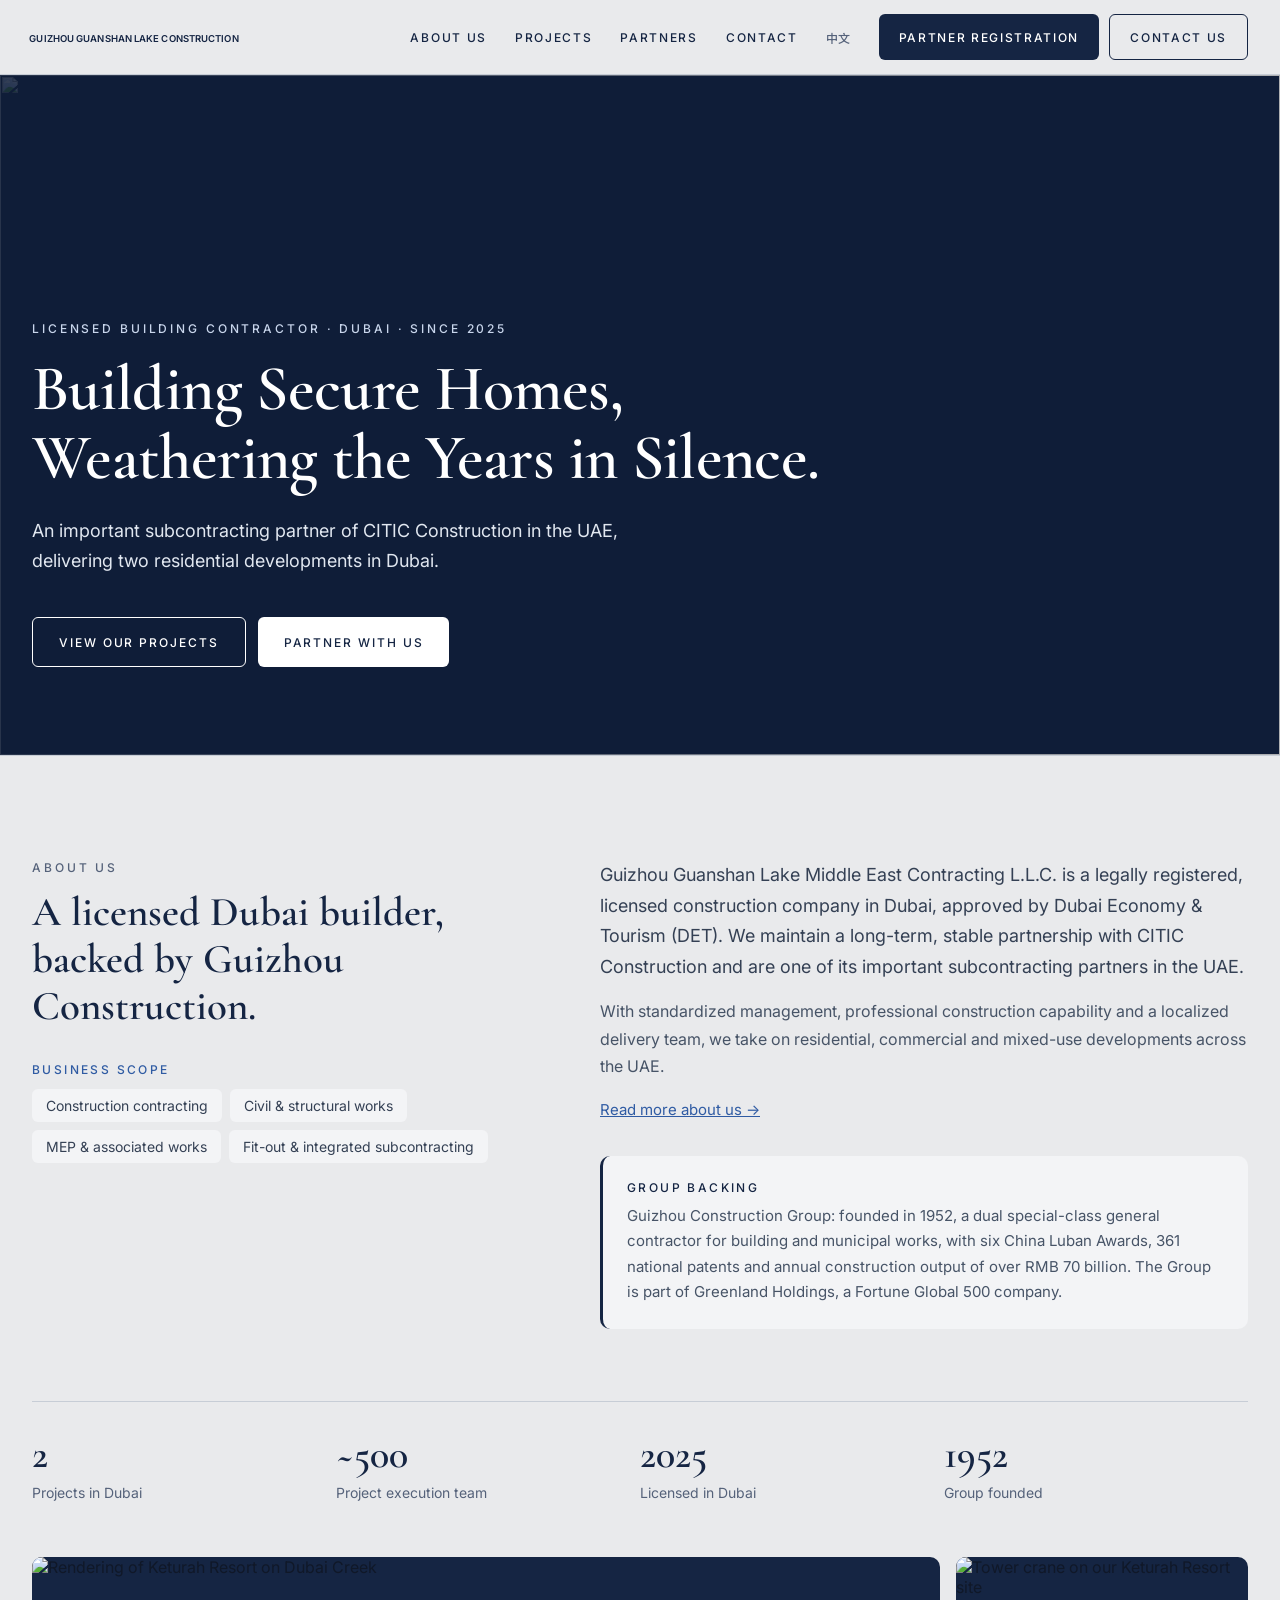
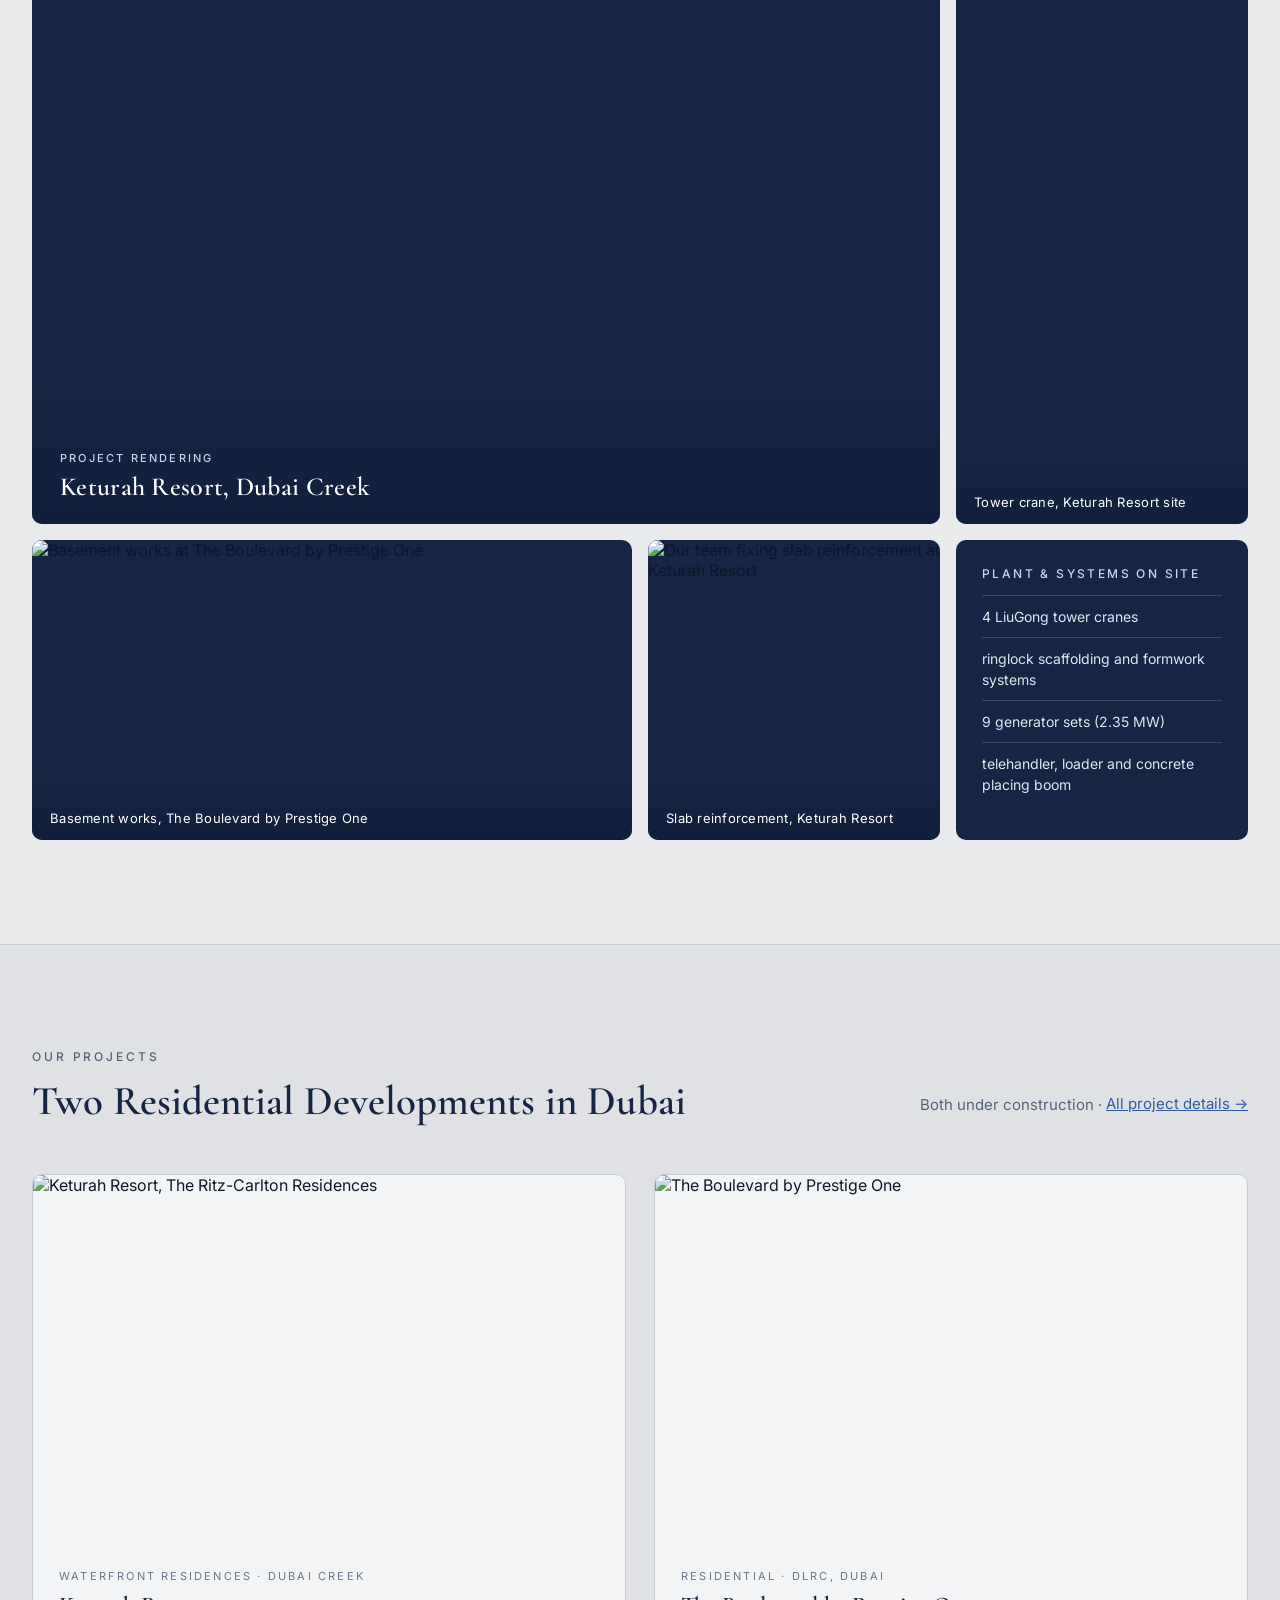
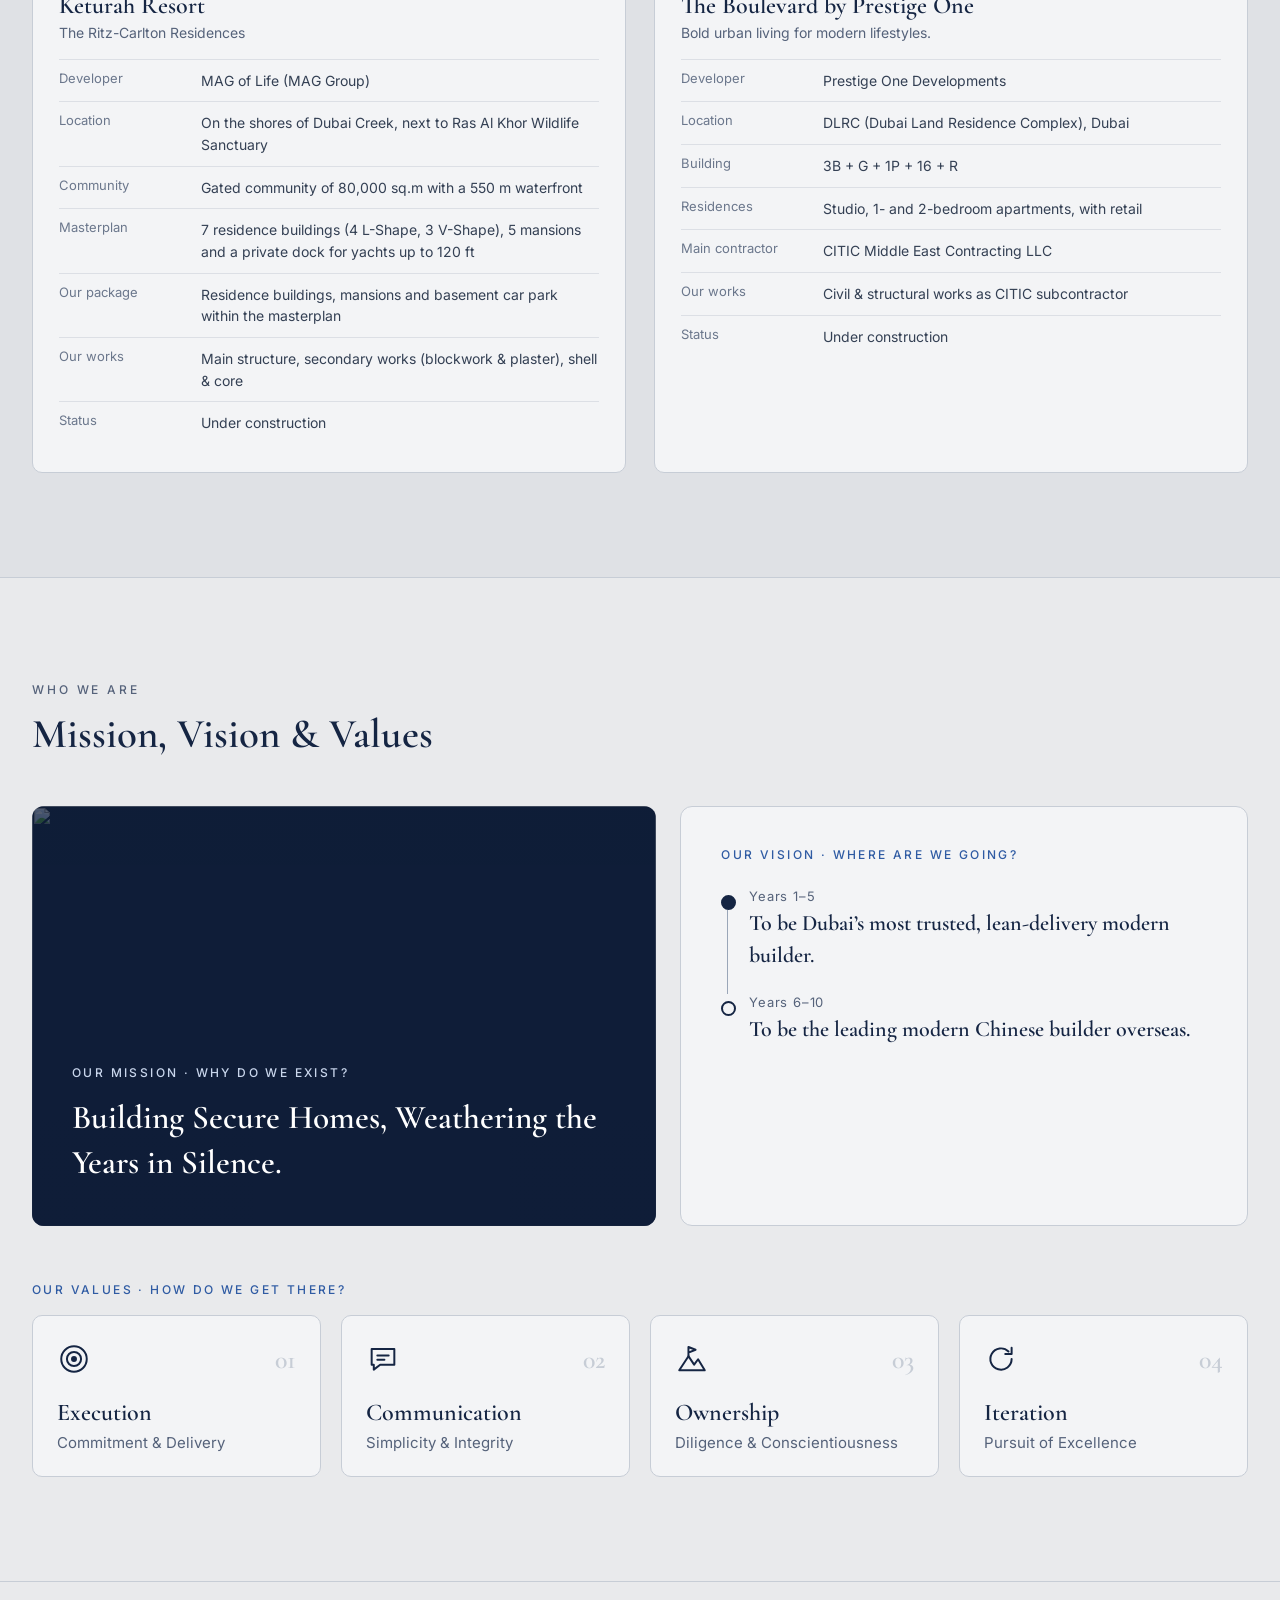
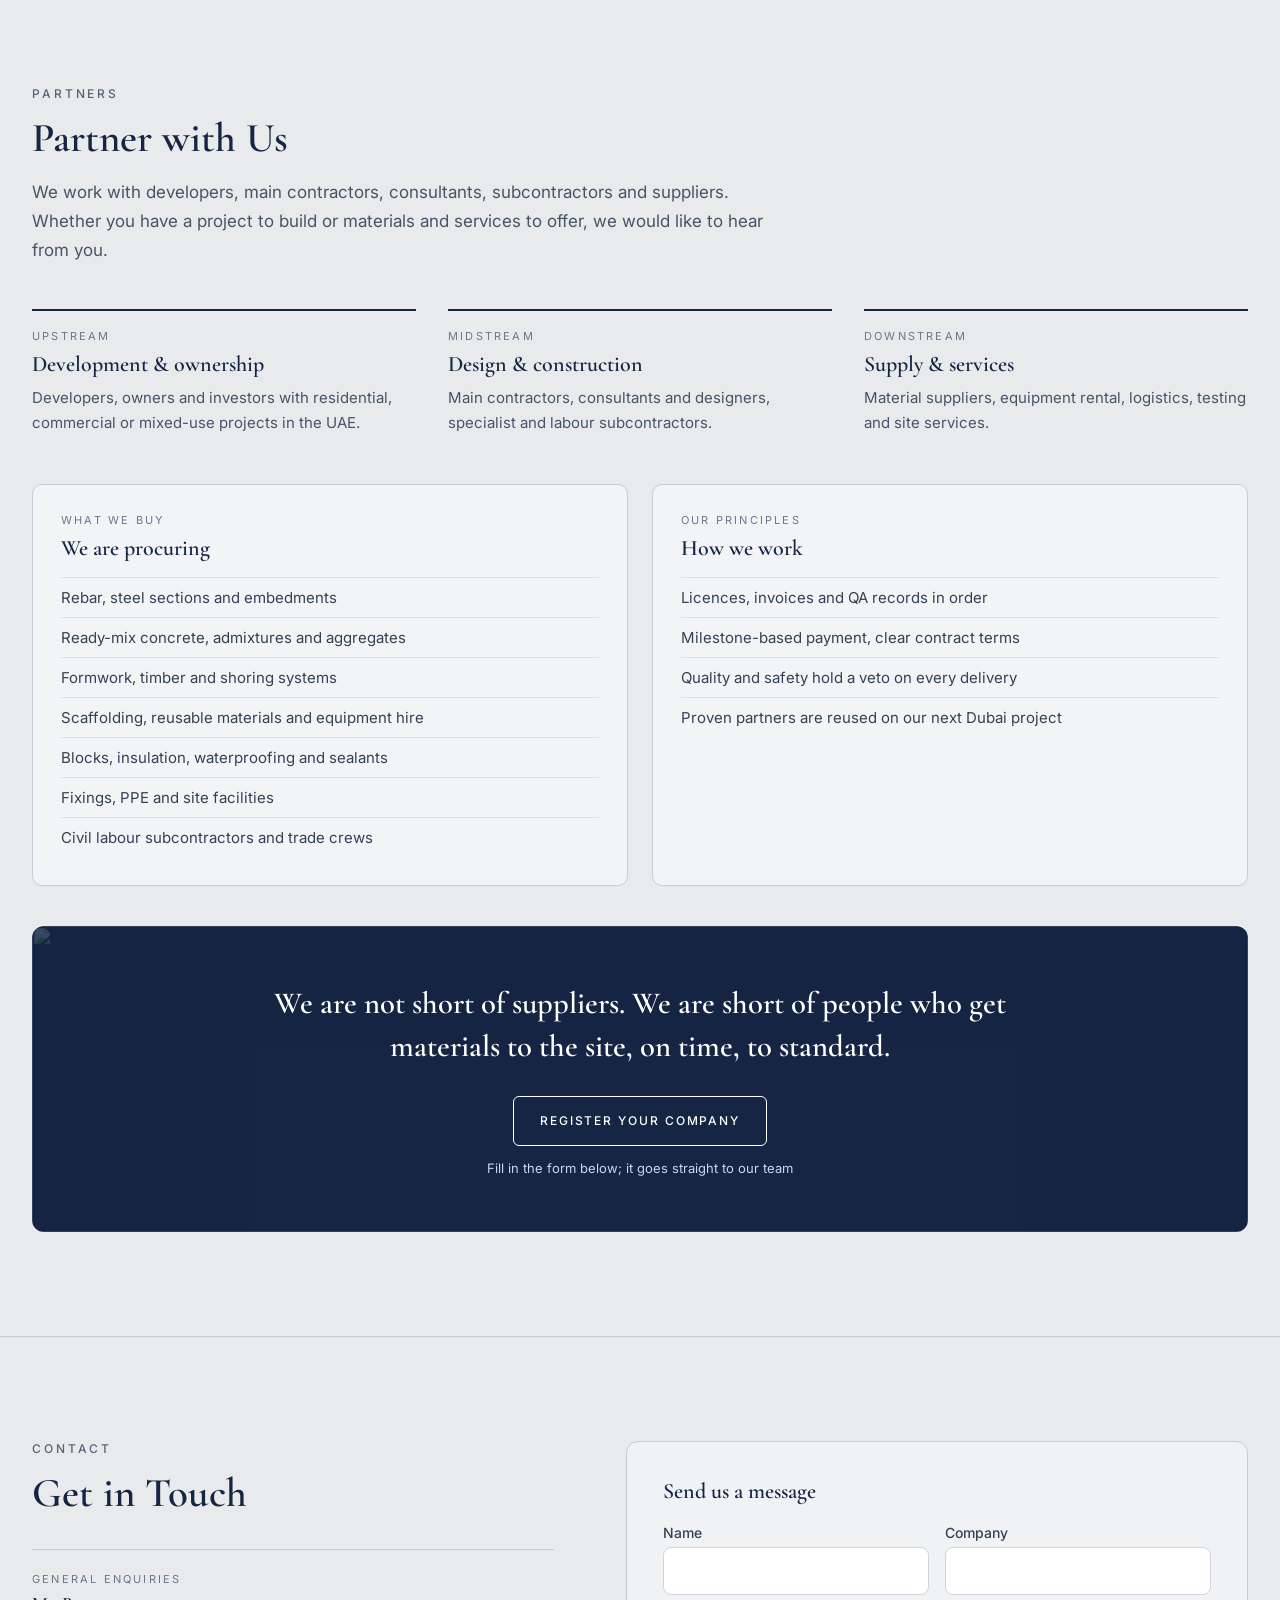
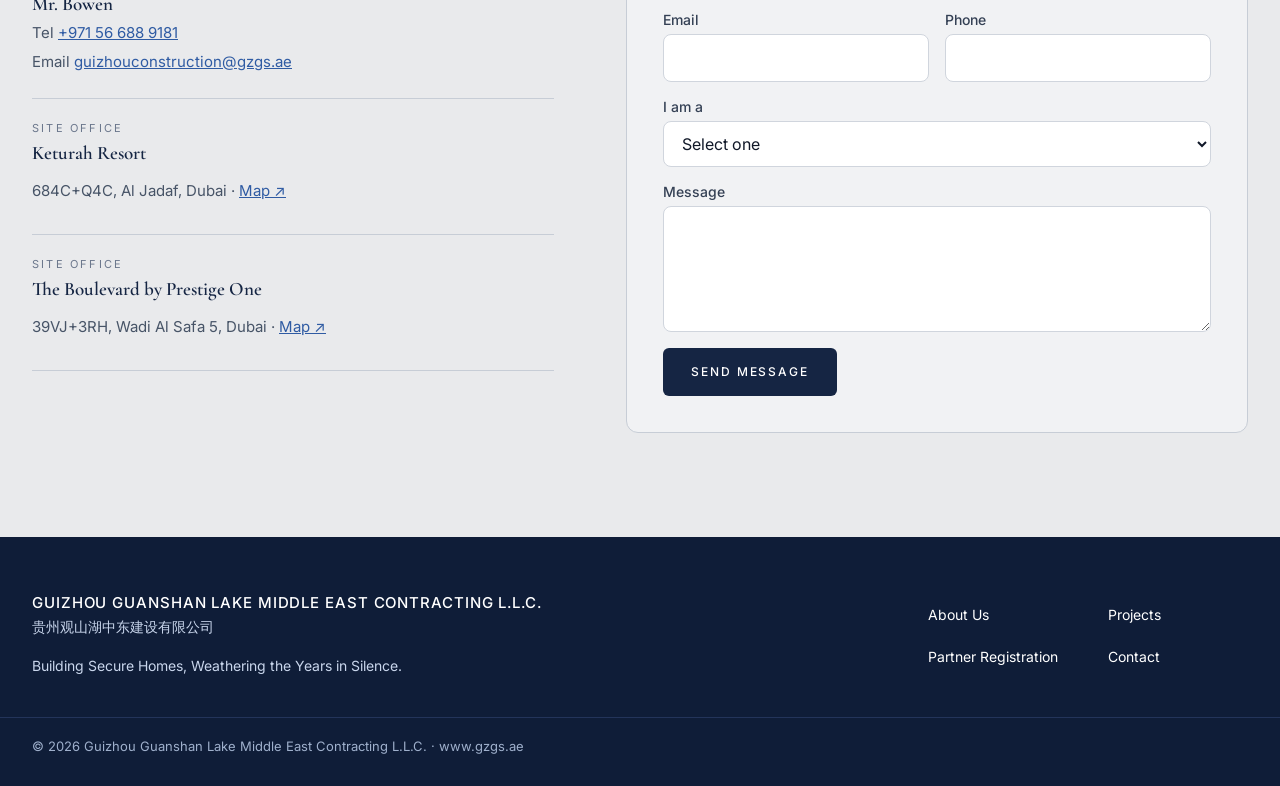
==== index.html @ 88be39c4 "Add website pages" ====
<!doctype html>
<html lang="en">
<head>
<meta charset="utf-8">
<meta name="viewport" content="width=device-width, initial-scale=1">
<title>Guizhou Guanshan Lake Middle East Contracting — Home</title>
<meta name="description" content="Guizhou Guanshan Lake Middle East Contracting L.L.C. is a licensed building contractor in Dubai and an important subcontracting partner of CITIC Construction in the UAE.">
<link rel="canonical" href="https://gzgs.ae/">
<link rel="alternate" hreflang="en" href="https://gzgs.ae/">
<link rel="alternate" hreflang="zh-CN" href="https://gzgs.ae/zh/">
<link rel="alternate" hreflang="x-default" href="https://gzgs.ae/">
<meta property="og:type" content="website">
<meta property="og:title" content="Guizhou Guanshan Lake Middle East Contracting — Home">
<meta property="og:description" content="Guizhou Guanshan Lake Middle East Contracting L.L.C. is a licensed building contractor in Dubai and an important subcontracting partner of CITIC Construction in the UAE.">
<meta property="og:url" content="https://gzgs.ae/">
<meta property="og:image" content="https://gzgs.ae/assets/img/keturah-cover.jpg">
<meta name="theme-color" content="#152543">
<link rel="icon" type="image/png" sizes="32x32" href="assets/img/favicon-32.png">
<link rel="apple-touch-icon" href="assets/img/apple-touch-icon.png">
<link rel="preconnect" href="https://fonts.googleapis.com">
<link rel="preconnect" href="https://fonts.gstatic.com" crossorigin>
<link rel="stylesheet" href="https://fonts.googleapis.com/css2?family=Cormorant+Garamond:wght@500;600;700&amp;family=Inter:wght@400;500;600&amp;family=Noto+Sans+SC:wght@400;500;600&amp;family=Noto+Serif+SC:wght@500;600&amp;display=swap">
<style>
body{margin:0}
a{color:#152543}a:hover{color:#2F5BA3}
.paper{background-color:#E9EAEC;background-image:url(assets/img/paper.png);background-size:384px 384px}

.mosaic{display:grid;grid-template-columns:repeat(4,minmax(0,1fr));gap:16px}
.mosaic .m-main{grid-column:1 / 4;grid-row:1 / 3}
.mosaic .m-tall{grid-column:4 / 5;grid-row:1 / 3}
.mosaic .m-wide{grid-column:1 / 3}
.mosaic .m-main figcaption{padding:80px 28px 22px;font-size:15px}
.mosaic figure{position:relative;margin:0;overflow:hidden;border-radius:10px;background:#152543}
.mosaic figure img{width:100%;height:100%;object-fit:cover;display:block;transition:transform .6s ease}
.mosaic figure:hover img{transform:scale(1.03)}
.mosaic figcaption{position:absolute;left:0;right:0;bottom:0;padding:40px 18px 14px;background:linear-gradient(180deg,rgba(15,29,56,0) 0%,rgba(15,29,56,.78) 100%);color:#fff;font-size:13px;letter-spacing:.02em}
.culture-grid{display:grid;grid-template-columns:minmax(0,1.1fr) minmax(0,1fr);gap:24px}
@media (max-width: 860px){
 .mosaic{grid-template-columns:1fr}
 .mosaic .m-main,.mosaic .m-tall,.mosaic .m-wide{grid-row:auto;grid-column:auto}
 .mosaic .m-tall img{aspect-ratio:3 / 4;height:auto}
 .culture-grid{grid-template-columns:1fr}
}

</style>
<link rel="stylesheet" href="assets/css/site.css">
</head>
<body>

<div id="top" class="paper" style="font-family: 'Inter', sans-serif; color: #101828; min-height: 100vh">

<header style="background: transparent; border-bottom: 1px solid #C7CDD6">
<div style="max-width: 1320px; margin: 0 auto; padding: 14px 32px; display: flex; flex-wrap: wrap; align-items: center; justify-content: space-between; gap: 14px 32px">
<a href="#top" aria-label="Guizhou Guanshan Lake Construction — home" style="display: flex; flex-direction: column; align-items: center; gap: 3px; text-decoration: none; width: 204px">
<img src="assets/img/logo.svg" alt="" aria-hidden="true" style="width: 204px; height: auto; display: block">
<span lang="en" style="font-family: 'Inter', sans-serif; font-weight: 600; font-size: 9.5px; letter-spacing: 0.01em; color: #152543; white-space: nowrap">GUIZHOU GUANSHAN LAKE CONSTRUCTION</span>
</a>
<nav aria-label="Main" style="display: flex; flex-wrap: wrap; align-items: center; gap: 4px 28px; font-family: 'Inter', sans-serif; font-weight: 500; font-size: 12px; letter-spacing: 0.14em">
<a href="about.html" style="text-decoration: none; padding: 14px 0; color: #152543">ABOUT US</a><a href="projects.html" style="text-decoration: none; padding: 14px 0; color: #152543">PROJECTS</a><a href="#partners" style="text-decoration: none; padding: 14px 0; color: #152543">PARTNERS</a><a href="contact.html" style="text-decoration: none; padding: 14px 0; color: #152543">CONTACT</a>
<a href="zh/index.html" lang="zh" style="text-decoration: none; padding: 14px 0; color: #55627A; font-family: 'Noto Sans SC', sans-serif; letter-spacing: 0.04em">中文</a>
<span style="display: flex; flex-wrap: wrap; gap: 10px">
<a href="#contact" style="display: inline-flex; align-items: center; min-height: 44px; padding: 0 20px; border-radius: 6px; background: #152543; color: #FFFFFF; text-decoration: none">PARTNER REGISTRATION</a>
<a href="#contact" style="display: inline-flex; align-items: center; min-height: 44px; padding: 0 20px; border-radius: 6px; border: 1px solid #152543; color: #152543; text-decoration: none">CONTACT US</a>
</span>
</nav>
</div>
</header>

<section aria-label="Introduction" style="position: relative; overflow: hidden; min-height: 680px; display: flex; align-items: flex-end; background: #0F1D38; color: #FFFFFF">
<img src="assets/img/keturah-masterplan.jpg" alt="" aria-hidden="true" style="position: absolute; inset: 0; width: 100%; height: 100%; object-fit: cover">
<div aria-hidden="true" style="position: absolute; inset: 0; background: linear-gradient(90deg, rgba(15, 29, 56, 0.86) 0%, rgba(15, 29, 56, 0.55) 45%, rgba(15, 29, 56, 0.1) 100%)"></div>
<div style="position: relative; width: 100%; max-width: 1320px; margin: 0 auto; padding: 120px 32px 88px; box-sizing: border-box">
<p style="margin: 0; font-family: 'Inter', sans-serif; font-weight: 500; font-size: 12px; letter-spacing: 0.24em; color: #C9D6EC">LICENSED BUILDING CONTRACTOR · DUBAI · SINCE 2025</p>
<h1 style="margin: 18px 0 0; font-family: 'Cormorant Garamond', serif; font-weight: 600; font-size: clamp(38px, 5vw, 68px); line-height: 1.08; letter-spacing: -0.01em; max-width: 860px">Building Secure Homes, Weathering the Years in Silence.</h1>
<p style="margin: 24px 0 0; font-size: 18px; line-height: 1.7; color: #E1E7F0; max-width: 600px">An important subcontracting partner of CITIC Construction in the UAE, delivering two residential developments in Dubai.</p>
<div style="display: flex; flex-wrap: wrap; gap: 12px; margin-top: 40px">
<a href="#projects" style="display: inline-flex; align-items: center; min-height: 48px; padding: 0 26px; border-radius: 6px; text-decoration: none; font-family: 'Inter', sans-serif; font-weight: 500; font-size: 12px; letter-spacing: 0.16em; border: 1px solid #FFFFFF; color: #FFFFFF">VIEW OUR PROJECTS</a>
<a href="#partners" style="display: inline-flex; align-items: center; min-height: 48px; padding: 0 26px; border-radius: 6px; text-decoration: none; font-family: 'Inter', sans-serif; font-weight: 500; font-size: 12px; letter-spacing: 0.16em; background: #FFFFFF; color: #152543">PARTNER WITH US</a>
</div>
</div>
</section>

<section id="about" aria-labelledby="about-title" style="background: transparent; border-top: 1px solid #C7CDD6">
<div style="max-width: 1320px; margin: 0 auto; padding: 104px 32px">
<div style="display: flex; flex-wrap: wrap; gap: 40px 80px; align-items: flex-start">
<div style="flex: 1 1 360px; min-width: 0">
<p style="margin: 0; font-family: 'Inter', sans-serif; font-weight: 500; font-size: 12px; letter-spacing: 0.24em; color: #55627A">ABOUT US</p>
<h2 id="about-title" style="margin: 14px 0 0; font-family: 'Cormorant Garamond', serif; font-weight: 600; font-size: clamp(30px, 3.2vw, 44px); line-height: 1.15; color: #152543">A licensed Dubai builder, backed by Guizhou Construction.</h2>
<p style="margin: 32px 0 0; font-family: 'Inter', sans-serif; font-weight: 500; font-size: 12px; letter-spacing: 0.2em; color: #2F5BA3">BUSINESS SCOPE</p>
<ul style="margin: 12px 0 0; padding: 0; list-style: none; display: flex; flex-wrap: wrap; gap: 8px"><li style="padding: 8px 14px; border-radius: 6px; background: #F3F4F6; font-size: 14px; color: #344054">Construction contracting</li><li style="padding: 8px 14px; border-radius: 6px; background: #F3F4F6; font-size: 14px; color: #344054">Civil &amp; structural works</li><li style="padding: 8px 14px; border-radius: 6px; background: #F3F4F6; font-size: 14px; color: #344054">MEP &amp; associated works</li><li style="padding: 8px 14px; border-radius: 6px; background: #F3F4F6; font-size: 14px; color: #344054">Fit-out &amp; integrated subcontracting</li></ul>
</div>
<div style="flex: 1 1 520px; min-width: 0">
<p style="margin: 0; font-size: 18px; line-height: 1.7; color: #344054">Guizhou Guanshan Lake Middle East Contracting L.L.C. is a legally registered, licensed construction company in Dubai, approved by Dubai Economy &amp; Tourism (DET). We maintain a long-term, stable partnership with CITIC Construction and are one of its important subcontracting partners in the UAE.</p>
<p style="margin: 16px 0 0; font-size: 16px; line-height: 1.7; color: #475467">With standardized management, professional construction capability and a localized delivery team, we take on residential, commercial and mixed-use developments across the UAE.</p>
<a href="about.html" style="display: inline-flex; align-items: center; min-height: 44px; margin-top: 8px; font-size: 15px; color: #2F5BA3">Read more about us →</a>
<div style="margin-top: 24px; padding: 24px; border-radius: 10px; background: #F3F4F6; border-left: 3px solid #152543">
<p style="margin: 0; font-family: 'Inter', sans-serif; font-weight: 500; font-size: 12px; letter-spacing: 0.2em; color: #152543">GROUP BACKING</p>
<p style="margin: 8px 0 0; font-size: 15px; line-height: 1.7; color: #475467">Guizhou Construction Group: founded in 1952, a dual special-class general contractor for building and municipal works, with six China Luban Awards, 361 national patents and annual construction output of over RMB 70 billion. The Group is part of Greenland Holdings, a Fortune Global 500 company.</p>
</div>
</div>
</div>
<div style="display: grid; grid-template-columns: repeat(auto-fit, minmax(min(220px, 100%), 1fr)); gap: 0; margin-top: 72px; border-top: 1px solid #C7CDD6"><div style="padding: 32px 24px 0 0"><p style="margin: 0; font-family: 'Cormorant Garamond', serif; font-weight: 600; font-size: 40px; line-height: 1; color: #152543">2</p><p style="margin: 10px 0 0; font-size: 14px; color: #55627A">Projects in Dubai</p></div><div style="padding: 32px 24px 0 0"><p style="margin: 0; font-family: 'Cormorant Garamond', serif; font-weight: 600; font-size: 40px; line-height: 1; color: #152543">~500</p><p style="margin: 10px 0 0; font-size: 14px; color: #55627A">Project execution team</p></div><div style="padding: 32px 24px 0 0"><p style="margin: 0; font-family: 'Cormorant Garamond', serif; font-weight: 600; font-size: 40px; line-height: 1; color: #152543">2025</p><p style="margin: 10px 0 0; font-size: 14px; color: #55627A">Licensed in Dubai</p></div><div style="padding: 32px 24px 0 0"><p style="margin: 0; font-family: 'Cormorant Garamond', serif; font-weight: 600; font-size: 40px; line-height: 1; color: #152543">1952</p><p style="margin: 10px 0 0; font-size: 14px; color: #55627A">Group founded</p></div></div>
<div style="margin-top: 56px"><div class="mosaic">
<figure class="m-main"><img loading="lazy" decoding="async" src="assets/img/keturah-cover.jpg" alt="Rendering of Keturah Resort on Dubai Creek" style="aspect-ratio: 16 / 10"><figcaption><span style="display: block; font-family: 'Inter', sans-serif; font-weight: 500; font-size: 11px; letter-spacing: 0.2em; color: #C9D6EC">PROJECT RENDERING</span><span style="display: block; margin-top: 6px; font-family: 'Cormorant Garamond', serif; font-weight: 600; font-size: 26px">Keturah Resort, Dubai Creek</span></figcaption></figure>
<figure class="m-tall"><img loading="lazy" decoding="async" src="assets/img/site-crane.jpg" alt="Tower crane on our Keturah Resort site" style="object-position: 50% 0%"><figcaption>Tower crane, Keturah Resort site</figcaption></figure>
<figure class="m-wide"><img loading="lazy" decoding="async" src="assets/img/site-basement.jpg" alt="Basement works at The Boulevard by Prestige One" style="aspect-ratio: 2 / 1"><figcaption>Basement works, The Boulevard by Prestige One</figcaption></figure>
<figure><img loading="lazy" decoding="async" src="assets/img/site-rebar.jpg" alt="Our team fixing slab reinforcement at Keturah Resort"><figcaption>Slab reinforcement, Keturah Resort</figcaption></figure>
<div style="position: relative; overflow: hidden; border-radius: 10px; background: #152543; color: #FFFFFF; padding: 26px 26px 18px; display: flex; flex-direction: column">
<img loading="lazy" decoding="async" src="assets/img/logo.svg" alt="" aria-hidden="true" style="position: absolute; right: -40px; bottom: -18px; width: 240px; opacity: 0.09; filter: brightness(0) invert(1)">
<p style="position: relative; margin: 0; font-family: 'Inter', sans-serif; font-weight: 500; font-size: 12px; letter-spacing: 0.2em; color: #C9D6EC">PLANT &amp; SYSTEMS ON SITE</p>
<ul style="position: relative; margin: 14px 0 0; padding: 0; list-style: none; font-size: 14px; line-height: 1.5; color: #E1E7F0"><li style="padding: 10px 0; border-top: 1px solid rgba(255,255,255,.16)">4 LiuGong tower cranes</li><li style="padding: 10px 0; border-top: 1px solid rgba(255,255,255,.16)">ringlock scaffolding and formwork systems</li><li style="padding: 10px 0; border-top: 1px solid rgba(255,255,255,.16)">9 generator sets (2.35 MW)</li><li style="padding: 10px 0; border-top: 1px solid rgba(255,255,255,.16)">telehandler, loader and concrete placing boom</li></ul>
</div>
</div></div>
</div>
</section>

<section id="projects" aria-labelledby="projects-title" style="background: rgba(21, 37, 67, 0.045); border-top: 1px solid #C7CDD6">
<div style="max-width: 1320px; margin: 0 auto; padding: 104px 32px">
<div style="display: flex; flex-wrap: wrap; align-items: flex-end; justify-content: space-between; gap: 20px">
<div><p style="margin: 0; font-family: 'Inter', sans-serif; font-weight: 500; font-size: 12px; letter-spacing: 0.24em; color: #55627A">OUR PROJECTS</p><h2 id="projects-title" style="margin: 14px 0 0; font-family: 'Cormorant Garamond', serif; font-weight: 600; font-size: clamp(30px, 3.2vw, 44px); line-height: 1.15; color: #152543">Two Residential Developments in Dubai</h2></div>
<p style="margin: 0; font-size: 15px; color: #55627A">Both under construction · <a href="projects.html" style="display: inline-flex; align-items: center; min-height: 44px; color: #2F5BA3">All project details →</a></p>
</div>
<div style="display: grid; grid-template-columns: repeat(auto-fit, minmax(min(380px, 100%), 1fr)); gap: 28px; margin-top: 48px">
<article style="background: #F3F4F6; border-radius: 10px; overflow: hidden; border: 1px solid #C7CDD6">
<img loading="lazy" decoding="async" src="assets/img/keturah-01.jpg" alt="Keturah Resort, The Ritz-Carlton Residences" style="width: 100%; aspect-ratio: 16 / 10; object-fit: cover; display: block">
<div style="padding: 24px 26px 28px">
<p style="margin: 0; font-family: 'Inter', sans-serif; font-size: 11px; letter-spacing: 0.2em; color: #6B778C">WATERFRONT RESIDENCES · DUBAI CREEK</p>
<h3 style="margin: 8px 0 0; font-family: 'Cormorant Garamond', serif; font-weight: 600; font-size: 24px; color: #152543">Keturah Resort</h3>
<p style="margin: 4px 0 0; font-size: 14px; color: #55627A">The Ritz-Carlton Residences</p>
<dl style="margin: 18px 0 0"><div style="display: grid; grid-template-columns: 130px 1fr; gap: 12px; padding: 10px 0; border-top: 1px solid #DCDFE5"><dt style="font-size: 13px; color: #6B778C">Developer</dt><dd style="margin: 0; font-size: 14px; line-height: 1.55; color: #344054">MAG of Life (MAG Group)</dd></div><div style="display: grid; grid-template-columns: 130px 1fr; gap: 12px; padding: 10px 0; border-top: 1px solid #DCDFE5"><dt style="font-size: 13px; color: #6B778C">Location</dt><dd style="margin: 0; font-size: 14px; line-height: 1.55; color: #344054">On the shores of Dubai Creek, next to Ras Al Khor Wildlife Sanctuary</dd></div><div style="display: grid; grid-template-columns: 130px 1fr; gap: 12px; padding: 10px 0; border-top: 1px solid #DCDFE5"><dt style="font-size: 13px; color: #6B778C">Community</dt><dd style="margin: 0; font-size: 14px; line-height: 1.55; color: #344054">Gated community of 80,000 sq.m with a 550 m waterfront</dd></div><div style="display: grid; grid-template-columns: 130px 1fr; gap: 12px; padding: 10px 0; border-top: 1px solid #DCDFE5"><dt style="font-size: 13px; color: #6B778C">Masterplan</dt><dd style="margin: 0; font-size: 14px; line-height: 1.55; color: #344054">7 residence buildings (4 L-Shape, 3 V-Shape), 5 mansions and a private dock for yachts up to 120 ft</dd></div><div style="display: grid; grid-template-columns: 130px 1fr; gap: 12px; padding: 10px 0; border-top: 1px solid #DCDFE5"><dt style="font-size: 13px; color: #6B778C">Our package</dt><dd style="margin: 0; font-size: 14px; line-height: 1.55; color: #344054">Residence buildings, mansions and basement car park within the masterplan</dd></div><div style="display: grid; grid-template-columns: 130px 1fr; gap: 12px; padding: 10px 0; border-top: 1px solid #DCDFE5"><dt style="font-size: 13px; color: #6B778C">Our works</dt><dd style="margin: 0; font-size: 14px; line-height: 1.55; color: #344054">Main structure, secondary works (blockwork &amp; plaster), shell &amp; core</dd></div><div style="display: grid; grid-template-columns: 130px 1fr; gap: 12px; padding: 10px 0; border-top: 1px solid #DCDFE5"><dt style="font-size: 13px; color: #6B778C">Status</dt><dd style="margin: 0; font-size: 14px; line-height: 1.55; color: #344054">Under construction</dd></div></dl>
</div>
</article>
<article style="background: #F3F4F6; border-radius: 10px; overflow: hidden; border: 1px solid #C7CDD6">
<img loading="lazy" decoding="async" src="assets/img/boulevard-01.jpg" alt="The Boulevard by Prestige One" style="width: 100%; aspect-ratio: 16 / 10; object-fit: cover; display: block">
<div style="padding: 24px 26px 28px">
<p style="margin: 0; font-family: 'Inter', sans-serif; font-size: 11px; letter-spacing: 0.2em; color: #6B778C">RESIDENTIAL · DLRC, DUBAI</p>
<h3 style="margin: 8px 0 0; font-family: 'Cormorant Garamond', serif; font-weight: 600; font-size: 24px; color: #152543">The Boulevard by Prestige One</h3>
<p style="margin: 4px 0 0; font-size: 14px; color: #55627A">Bold urban living for modern lifestyles.</p>
<dl style="margin: 18px 0 0"><div style="display: grid; grid-template-columns: 130px 1fr; gap: 12px; padding: 10px 0; border-top: 1px solid #DCDFE5"><dt style="font-size: 13px; color: #6B778C">Developer</dt><dd style="margin: 0; font-size: 14px; line-height: 1.55; color: #344054">Prestige One Developments</dd></div><div style="display: grid; grid-template-columns: 130px 1fr; gap: 12px; padding: 10px 0; border-top: 1px solid #DCDFE5"><dt style="font-size: 13px; color: #6B778C">Location</dt><dd style="margin: 0; font-size: 14px; line-height: 1.55; color: #344054">DLRC (Dubai Land Residence Complex), Dubai</dd></div><div style="display: grid; grid-template-columns: 130px 1fr; gap: 12px; padding: 10px 0; border-top: 1px solid #DCDFE5"><dt style="font-size: 13px; color: #6B778C">Building</dt><dd style="margin: 0; font-size: 14px; line-height: 1.55; color: #344054">3B + G + 1P + 16 + R</dd></div><div style="display: grid; grid-template-columns: 130px 1fr; gap: 12px; padding: 10px 0; border-top: 1px solid #DCDFE5"><dt style="font-size: 13px; color: #6B778C">Residences</dt><dd style="margin: 0; font-size: 14px; line-height: 1.55; color: #344054">Studio, 1- and 2-bedroom apartments, with retail</dd></div><div style="display: grid; grid-template-columns: 130px 1fr; gap: 12px; padding: 10px 0; border-top: 1px solid #DCDFE5"><dt style="font-size: 13px; color: #6B778C">Main contractor</dt><dd style="margin: 0; font-size: 14px; line-height: 1.55; color: #344054">CITIC Middle East Contracting LLC</dd></div><div style="display: grid; grid-template-columns: 130px 1fr; gap: 12px; padding: 10px 0; border-top: 1px solid #DCDFE5"><dt style="font-size: 13px; color: #6B778C">Our works</dt><dd style="margin: 0; font-size: 14px; line-height: 1.55; color: #344054">Civil &amp; structural works as CITIC subcontractor</dd></div><div style="display: grid; grid-template-columns: 130px 1fr; gap: 12px; padding: 10px 0; border-top: 1px solid #DCDFE5"><dt style="font-size: 13px; color: #6B778C">Status</dt><dd style="margin: 0; font-size: 14px; line-height: 1.55; color: #344054">Under construction</dd></div></dl>
</div>
</article>
</div>
</div>
</section>

<section aria-labelledby="culture-title" style="border-top: 1px solid #C7CDD6">
<div style="max-width: 1320px; margin: 0 auto; padding: 104px 32px">
<p style="margin: 0; font-family: 'Inter', sans-serif; font-weight: 500; font-size: 12px; letter-spacing: 0.24em; color: #55627A">WHO WE ARE</p>
<h2 id="culture-title" style="margin: 14px 0 0; font-family: 'Cormorant Garamond', serif; font-weight: 600; font-size: clamp(30px, 3.2vw, 44px); line-height: 1.15; color: #152543">Mission, Vision &amp; Values</h2>
<div class="culture-grid" style="margin-top: 48px">
<div style="position: relative; overflow: hidden; border-radius: 12px; background: #0F1D38; color: #FFFFFF; min-height: 340px; display: flex; flex-direction: column; justify-content: flex-end; padding: 40px">
<img loading="lazy" decoding="async" src="assets/img/keturah-facade.jpg" alt="" aria-hidden="true" style="position: absolute; inset: 0; width: 100%; height: 100%; object-fit: cover; opacity: 0.38">
<div aria-hidden="true" style="position: absolute; inset: 0; background: linear-gradient(180deg, rgba(15,29,56,.25) 0%, rgba(15,29,56,.92) 78%)"></div>
<img loading="lazy" decoding="async" src="assets/img/logo.svg" alt="" aria-hidden="true" style="position: absolute; right: 32px; top: 30px; width: 150px; opacity: 0.55; filter: brightness(0) invert(1)">
<p style="position: relative; margin: 0; font-family: 'Inter', sans-serif; font-weight: 500; font-size: 12px; letter-spacing: 0.2em; color: #C9D6EC">OUR MISSION · WHY DO WE EXIST?</p>
<p style="position: relative; margin: 16px 0 0; font-family: 'Cormorant Garamond', serif; font-weight: 600; font-size: clamp(26px, 2.6vw, 36px); line-height: 1.35; letter-spacing: 0">Building Secure Homes, Weathering the Years in Silence.</p>
</div>
<div style="position: relative; overflow: hidden; border: 1px solid #C7CDD6; border-radius: 12px; padding: 40px; background: #F3F4F6">
<img loading="lazy" decoding="async" src="assets/img/logo.svg" alt="" aria-hidden="true" style="position: absolute; right: -50px; bottom: -30px; width: 300px; opacity: 0.06">
<p style="position: relative; margin: 0; font-family: 'Inter', sans-serif; font-weight: 500; font-size: 12px; letter-spacing: 0.2em; color: #2F5BA3">OUR VISION · WHERE ARE WE GOING?</p>
<ol style="position: relative; margin: 26px 0 0; padding: 0; list-style: none"><li style="position: relative; padding: 0 0 22px 28px">
<span aria-hidden="true" style="position: absolute; left: 0; top: 7px; width: 11px; height: 11px; border-radius: 50%; border: 2px solid #152543; background: #152543"></span>
<span aria-hidden="true" style="position: absolute; left: 6px; top: 22px; bottom: 0; width: 1px; background: #9AA6B8"></span>
<span style="display: block; font-size: 13px; letter-spacing: 0.06em; color: #55627A">Years 1–5</span>
<span style="display: block; margin-top: 4px; font-family: 'Cormorant Garamond', serif; font-weight: 600; font-size: 22px; line-height: 1.45; color: #152543">To be Dubai’s most trusted, lean-delivery modern builder.</span></li><li style="position: relative; padding: 0 0 22px 28px">
<span aria-hidden="true" style="position: absolute; left: 0; top: 7px; width: 11px; height: 11px; border-radius: 50%; border: 2px solid #152543; background: #F3F4F6"></span>

<span style="display: block; font-size: 13px; letter-spacing: 0.06em; color: #55627A">Years 6–10</span>
<span style="display: block; margin-top: 4px; font-family: 'Cormorant Garamond', serif; font-weight: 600; font-size: 22px; line-height: 1.45; color: #152543">To be the leading modern Chinese builder overseas.</span></li></ol>
</div>
</div>
<p style="margin: 0; font-family: 'Inter', sans-serif; font-weight: 500; font-size: 12px; letter-spacing: 0.2em; color: #2F5BA3; margin-top: 56px">OUR VALUES · HOW DO WE GET THERE?</p>
<div style="display: grid; grid-template-columns: repeat(auto-fit, minmax(min(240px, 100%), 1fr)); gap: 20px; margin-top: 18px"><div style="background: #F3F4F6; border: 1px solid #C7CDD6; border-radius: 10px; padding: 26px 24px 24px">
<div style="display: flex; align-items: center; justify-content: space-between">
<svg aria-hidden="true" width="34" height="34" viewBox="0 0 24 24" fill="none" stroke="#152543" stroke-width="1.4" stroke-linecap="round" stroke-linejoin="round"><circle cx="12" cy="12" r="9"/><circle cx="12" cy="12" r="5"/><circle cx="12" cy="12" r="1.4" fill="#152543"/></svg>
<span style="font-family: 'Cormorant Garamond', serif; font-weight: 600; font-size: 26px; color: #C7CDD6">01</span></div>
<p style="margin: 22px 0 0; font-family: 'Cormorant Garamond', serif; font-weight: 600; font-size: 24px; color: #152543">Execution</p>
<p style="margin: 6px 0 0; font-size: 15px; color: #55627A">Commitment &amp; Delivery</p></div><div style="background: #F3F4F6; border: 1px solid #C7CDD6; border-radius: 10px; padding: 26px 24px 24px">
<div style="display: flex; align-items: center; justify-content: space-between">
<svg aria-hidden="true" width="34" height="34" viewBox="0 0 24 24" fill="none" stroke="#152543" stroke-width="1.4" stroke-linecap="round" stroke-linejoin="round"><path d="M4 5h16v11H10l-4.5 3.5V16H4z"/><path d="M8 9.5h8M8 12.5h5"/></svg>
<span style="font-family: 'Cormorant Garamond', serif; font-weight: 600; font-size: 26px; color: #C7CDD6">02</span></div>
<p style="margin: 22px 0 0; font-family: 'Cormorant Garamond', serif; font-weight: 600; font-size: 24px; color: #152543">Communication</p>
<p style="margin: 6px 0 0; font-size: 15px; color: #55627A">Simplicity &amp; Integrity</p></div><div style="background: #F3F4F6; border: 1px solid #C7CDD6; border-radius: 10px; padding: 26px 24px 24px">
<div style="display: flex; align-items: center; justify-content: space-between">
<svg aria-hidden="true" width="34" height="34" viewBox="0 0 24 24" fill="none" stroke="#152543" stroke-width="1.4" stroke-linecap="round" stroke-linejoin="round"><path d="M3 20l6.5-10 4 6 2.8-3.8L21 20z"/><path d="M9.5 10V3.5l5 2-5 2"/></svg>
<span style="font-family: 'Cormorant Garamond', serif; font-weight: 600; font-size: 26px; color: #C7CDD6">03</span></div>
<p style="margin: 22px 0 0; font-family: 'Cormorant Garamond', serif; font-weight: 600; font-size: 24px; color: #152543">Ownership</p>
<p style="margin: 6px 0 0; font-size: 15px; color: #55627A">Diligence &amp; Conscientiousness</p></div><div style="background: #F3F4F6; border: 1px solid #C7CDD6; border-radius: 10px; padding: 26px 24px 24px">
<div style="display: flex; align-items: center; justify-content: space-between">
<svg aria-hidden="true" width="34" height="34" viewBox="0 0 24 24" fill="none" stroke="#152543" stroke-width="1.4" stroke-linecap="round" stroke-linejoin="round"><path d="M19.5 12a7.5 7.5 0 1 1-2.2-5.3"/><path d="M19.5 4v4.5H15"/></svg>
<span style="font-family: 'Cormorant Garamond', serif; font-weight: 600; font-size: 26px; color: #C7CDD6">04</span></div>
<p style="margin: 22px 0 0; font-family: 'Cormorant Garamond', serif; font-weight: 600; font-size: 24px; color: #152543">Iteration</p>
<p style="margin: 6px 0 0; font-size: 15px; color: #55627A">Pursuit of Excellence</p></div></div>
</div>
</section>

<section id="partners" aria-labelledby="partners-title" style="background: transparent; border-top: 1px solid #C7CDD6">
<div style="max-width: 1320px; margin: 0 auto; padding: 104px 32px">
<p style="margin: 0; font-family: 'Inter', sans-serif; font-weight: 500; font-size: 12px; letter-spacing: 0.24em; color: #55627A">PARTNERS</p>
<h2 id="partners-title" style="margin: 14px 0 0; font-family: 'Cormorant Garamond', serif; font-weight: 600; font-size: clamp(30px, 3.2vw, 44px); line-height: 1.15; color: #152543">Partner with Us</h2>
<p style="margin: 16px 0 0; font-size: 17px; line-height: 1.7; color: #475467; max-width: 760px">We work with developers, main contractors, consultants, subcontractors and suppliers. Whether you have a project to build or materials and services to offer, we would like to hear from you.</p>
<div style="display: grid; grid-template-columns: repeat(auto-fit, minmax(min(280px, 100%), 1fr)); gap: 32px; margin-top: 44px"><div style="border-top: 2px solid #152543; padding-top: 18px"><p style="margin: 0; font-family: 'Inter', sans-serif; font-size: 11px; letter-spacing: 0.2em; color: #6B778C">UPSTREAM</p><h3 style="margin: 8px 0 0; font-family: 'Cormorant Garamond', serif; font-weight: 600; font-size: 22px; color: #152543">Development &amp; ownership</h3><p style="margin: 8px 0 0; font-size: 15px; line-height: 1.7; color: #475467">Developers, owners and investors with residential, commercial or mixed-use projects in the UAE.</p></div><div style="border-top: 2px solid #152543; padding-top: 18px"><p style="margin: 0; font-family: 'Inter', sans-serif; font-size: 11px; letter-spacing: 0.2em; color: #6B778C">MIDSTREAM</p><h3 style="margin: 8px 0 0; font-family: 'Cormorant Garamond', serif; font-weight: 600; font-size: 22px; color: #152543">Design &amp; construction</h3><p style="margin: 8px 0 0; font-size: 15px; line-height: 1.7; color: #475467">Main contractors, consultants and designers, specialist and labour subcontractors.</p></div><div style="border-top: 2px solid #152543; padding-top: 18px"><p style="margin: 0; font-family: 'Inter', sans-serif; font-size: 11px; letter-spacing: 0.2em; color: #6B778C">DOWNSTREAM</p><h3 style="margin: 8px 0 0; font-family: 'Cormorant Garamond', serif; font-weight: 600; font-size: 22px; color: #152543">Supply &amp; services</h3><p style="margin: 8px 0 0; font-size: 15px; line-height: 1.7; color: #475467">Material suppliers, equipment rental, logistics, testing and site services.</p></div></div>
<div style="display: grid; grid-template-columns: repeat(auto-fit, minmax(min(340px, 100%), 1fr)); gap: 24px; margin-top: 48px">
<div style="background: #F3F4F6; border-radius: 10px; padding: 28px; border: 1px solid #C7CDD6"><p style="margin: 0; font-family: 'Inter', sans-serif; font-size: 11px; letter-spacing: 0.2em; color: #6B778C">WHAT WE BUY</p><h3 style="margin: 8px 0 16px; font-family: 'Cormorant Garamond', serif; font-weight: 600; font-size: 22px; color: #152543">We are procuring</h3><ul style="margin: 0; padding: 0; list-style: none; font-size: 15px; color: #344054"><li style="padding: 10px 0; border-top: 1px solid #DCDFE5">Rebar, steel sections and embedments</li><li style="padding: 10px 0; border-top: 1px solid #DCDFE5">Ready-mix concrete, admixtures and aggregates</li><li style="padding: 10px 0; border-top: 1px solid #DCDFE5">Formwork, timber and shoring systems</li><li style="padding: 10px 0; border-top: 1px solid #DCDFE5">Scaffolding, reusable materials and equipment hire</li><li style="padding: 10px 0; border-top: 1px solid #DCDFE5">Blocks, insulation, waterproofing and sealants</li><li style="padding: 10px 0; border-top: 1px solid #DCDFE5">Fixings, PPE and site facilities</li><li style="padding: 10px 0; border-top: 1px solid #DCDFE5">Civil labour subcontractors and trade crews</li></ul></div>
<div style="background: #F3F4F6; border-radius: 10px; padding: 28px; border: 1px solid #C7CDD6"><p style="margin: 0; font-family: 'Inter', sans-serif; font-size: 11px; letter-spacing: 0.2em; color: #6B778C">OUR PRINCIPLES</p><h3 style="margin: 8px 0 16px; font-family: 'Cormorant Garamond', serif; font-weight: 600; font-size: 22px; color: #152543">How we work</h3><ul style="margin: 0; padding: 0; list-style: none; font-size: 15px; color: #344054"><li style="padding: 10px 0; border-top: 1px solid #DCDFE5">Licences, invoices and QA records in order</li><li style="padding: 10px 0; border-top: 1px solid #DCDFE5">Milestone-based payment, clear contract terms</li><li style="padding: 10px 0; border-top: 1px solid #DCDFE5">Quality and safety hold a veto on every delivery</li><li style="padding: 10px 0; border-top: 1px solid #DCDFE5">Proven partners are reused on our next Dubai project</li></ul></div>
</div>
<div style="position: relative; overflow: hidden; margin-top: 40px; border-radius: 12px; background: #152543; color: #FFFFFF; padding: 56px 40px; text-align: center">
<img loading="lazy" decoding="async" src="assets/img/site-texture.jpg" alt="" aria-hidden="true" style="position: absolute; inset: 0; width: 100%; height: 100%; object-fit: cover; opacity: 0.18">
<p style="position: relative; margin: 0 auto; max-width: 760px; font-family: 'Cormorant Garamond', serif; font-weight: 600; font-size: clamp(22px, 2.4vw, 32px); line-height: 1.4">We are not short of suppliers. We are short of people who get materials to the site, on time, to standard.</p>
<a href="#contact" style="position: relative; display: inline-flex; align-items: center; min-height: 48px; padding: 0 26px; border-radius: 6px; text-decoration: none; font-family: 'Inter', sans-serif; font-weight: 500; font-size: 12px; letter-spacing: 0.16em; margin-top: 28px; border: 1px solid #FFFFFF; color: #FFFFFF">REGISTER YOUR COMPANY</a>
<p style="position: relative; margin: 14px 0 0; font-size: 13px; color: #C9D6EC">Fill in the form below; it goes straight to our team</p>
</div>
</div>
</section>

<section id="contact" aria-labelledby="contact-title" style="background: transparent; border-top: 1px solid #C7CDD6">
<div style="max-width: 1320px; margin: 0 auto; padding: 104px 32px; display: flex; flex-wrap: wrap; gap: 48px 72px">
<div style="flex: 1 1 380px; min-width: 0">
<p style="margin: 0; font-family: 'Inter', sans-serif; font-weight: 500; font-size: 12px; letter-spacing: 0.24em; color: #55627A">CONTACT</p>
<h2 id="contact-title" style="margin: 14px 0 0; font-family: 'Cormorant Garamond', serif; font-weight: 600; font-size: clamp(30px, 3.2vw, 44px); line-height: 1.15; color: #152543">Get in Touch</h2>
<div style="margin-top: 32px; display: flex; flex-direction: column">
<div style="padding: 22px 0; border-top: 1px solid #C7CDD6">
<p style="margin: 0; font-family: 'Inter', sans-serif; font-size: 11px; letter-spacing: 0.2em; color: #6B778C">GENERAL ENQUIRIES</p>
<h3 style="margin: 6px 0 0; font-family: 'Cormorant Garamond', serif; font-weight: 600; font-size: 19px; color: #152543">Mr. Bowen</h3>
<p style="margin: 4px 0 0; font-size: 15px; line-height: 1.9; color: #475467">Tel <a href="tel:+971566889181" style="color: #2F5BA3">+971 56 688 9181</a><br>Email <a href="mailto:guizhouconstruction@gzgs.ae" style="color: #2F5BA3">guizhouconstruction@gzgs.ae</a></p>
</div>
<div style="padding: 22px 0; border-top: 1px solid #C7CDD6">
<p style="margin: 0; font-family: 'Inter', sans-serif; font-size: 11px; letter-spacing: 0.2em; color: #6B778C">SITE OFFICE</p>
<h3 style="margin: 6px 0 0; font-family: 'Cormorant Garamond', serif; font-weight: 600; font-size: 19px; color: #152543">Keturah Resort</h3>
<p style="margin: 4px 0 0; font-size: 15px; color: #475467">684C+Q4C, Al Jadaf, Dubai · <a href="https://www.google.com/maps/search/?api=1&amp;query=684C%2BQ4C%20Al%20Jadaf%20Dubai" style="display: inline-flex; align-items: center; min-height: 44px; color: #2F5BA3">Map ↗</a></p>
</div>
<div style="padding: 22px 0; border-top: 1px solid #C7CDD6; border-bottom: 1px solid #C7CDD6">
<p style="margin: 0; font-family: 'Inter', sans-serif; font-size: 11px; letter-spacing: 0.2em; color: #6B778C">SITE OFFICE</p>
<h3 style="margin: 6px 0 0; font-family: 'Cormorant Garamond', serif; font-weight: 600; font-size: 19px; color: #152543">The Boulevard by Prestige One</h3>
<p style="margin: 4px 0 0; font-size: 15px; color: #475467">39VJ+3RH, Wadi Al Safa 5, Dubai · <a href="https://www.google.com/maps/search/?api=1&amp;query=39VJ%2B3RH%20Wadi%20Al%20Safa%205%20Dubai" style="display: inline-flex; align-items: center; min-height: 44px; color: #2F5BA3">Map ↗</a></p>
</div>
</div>
</div>
<form aria-label="Send us a message" class="lark-form" data-page="Home" data-lang="en" novalidate style="flex: 1 1 480px; min-width: 0; display: flex; flex-direction: column; gap: 16px; background: #F1F2F4; border-radius: 12px; border: 1px solid #C7CDD6; padding: 36px; box-sizing: border-box">
<p style="margin: 0 0 4px; font-family: 'Cormorant Garamond', serif; font-weight: 600; font-size: 22px; color: #152543">Send us a message</p>
<div style="display: grid; grid-template-columns: repeat(auto-fit, minmax(min(240px, 100%), 1fr)); gap: 16px">
<label style="display: flex; flex-direction: column; gap: 6px; font-size: 14px; font-weight: 500; color: #344054">Name<input name="name" type="text" required autocomplete="name" style="min-height: 46px; border: 1px solid #D0D5DD; border-radius: 8px; background: #FFFFFF; padding: 0 14px; font: inherit; font-weight: 400; font-size: 16px; color: #101828"></label>
<label style="display: flex; flex-direction: column; gap: 6px; font-size: 14px; font-weight: 500; color: #344054">Company<input name="company" type="text" autocomplete="organization" style="min-height: 46px; border: 1px solid #D0D5DD; border-radius: 8px; background: #FFFFFF; padding: 0 14px; font: inherit; font-weight: 400; font-size: 16px; color: #101828"></label>
<label style="display: flex; flex-direction: column; gap: 6px; font-size: 14px; font-weight: 500; color: #344054">Email<input name="email" type="email" required autocomplete="email" style="min-height: 46px; border: 1px solid #D0D5DD; border-radius: 8px; background: #FFFFFF; padding: 0 14px; font: inherit; font-weight: 400; font-size: 16px; color: #101828"></label>
<label style="display: flex; flex-direction: column; gap: 6px; font-size: 14px; font-weight: 500; color: #344054">Phone<input name="phone" type="tel" autocomplete="tel" style="min-height: 46px; border: 1px solid #D0D5DD; border-radius: 8px; background: #FFFFFF; padding: 0 14px; font: inherit; font-weight: 400; font-size: 16px; color: #101828"></label>
</div>
<label style="display: flex; flex-direction: column; gap: 6px; font-size: 14px; font-weight: 500; color: #344054">I am a<select name="partner_type" required style="min-height: 46px; border: 1px solid #D0D5DD; border-radius: 8px; background: #FFFFFF; padding: 0 14px; font: inherit; font-weight: 400; font-size: 16px; color: #101828"><option value="">Select one</option><optgroup label="Upstream · Development &amp; ownership"><option value="Developer / Owner / Investor" data-chain="Upstream">Developer / Owner / Investor</option></optgroup><optgroup label="Midstream · Design &amp; construction"><option value="Main contractor" data-chain="Midstream">Main contractor</option><option value="Consultant / Designer" data-chain="Midstream">Consultant / Designer</option><option value="Subcontractor (specialist or labour)" data-chain="Midstream">Subcontractor (specialist or labour)</option></optgroup><optgroup label="Downstream · Supply &amp; services"><option value="Material supplier" data-chain="Downstream">Material supplier</option><option value="Equipment rental" data-chain="Downstream">Equipment rental</option><option value="Service provider (logistics, testing, camps)" data-chain="Downstream">Service provider (logistics, testing, camps)</option></optgroup><optgroup label="Other"><option value="Other" data-chain="Other">Other</option></optgroup></select></label>
<label style="display: flex; flex-direction: column; gap: 6px; font-size: 14px; font-weight: 500; color: #344054">Message<textarea name="message" rows="5" required style="min-height: 46px; border: 1px solid #D0D5DD; border-radius: 8px; background: #FFFFFF; padding: 0 14px; font: inherit; font-weight: 400; font-size: 16px; color: #101828; min-height: 0; padding: 12px 14px; resize: vertical"></textarea></label>
<button type="submit" data-sending="SENDING…" style="align-self: flex-start; min-height: 48px; padding: 0 28px; border: 0; border-radius: 6px; background: #152543; color: #FFFFFF; font-family: 'Inter', sans-serif; font-weight: 500; font-size: 12px; letter-spacing: 0.16em; cursor: pointer">SEND MESSAGE</button>
<p role="status" class="form-ok" hidden style="margin: 0; padding: 12px 14px; border-radius: 8px; background: #E6EEF7; color: #152543; font-size: 15px">Thank you. Your message has reached our team and we will be in touch soon.</p>
<p role="alert" class="form-err" hidden style="margin: 0; padding: 12px 14px; border-radius: 8px; background: #FBEAEA; color: #8A1C1C; font-size: 15px">Sorry, the message could not be sent. Please email us or try again. <a href="mailto:guizhouconstruction@gzgs.ae" style="color: #8A1C1C">guizhouconstruction@gzgs.ae</a></p>

</form>
</div>
</section>

<footer style="background: #0F1D38; color: #C9D6EC">
<div style="max-width: 1320px; margin: 0 auto; padding: 56px 32px 40px; display: flex; flex-wrap: wrap; justify-content: space-between; gap: 32px">
<div style="flex: 1 1 380px; min-width: 0">
<p style="margin: 0; font-family: 'Inter', sans-serif; font-weight: 500; font-size: 15px; letter-spacing: 0.06em; color: #FFFFFF">GUIZHOU GUANSHAN LAKE MIDDLE EAST CONTRACTING L.L.C.</p>
<p lang="zh" style="margin: 6px 0 0; font-size: 14px">贵州观山湖中东建设有限公司</p>
<p style="margin: 18px 0 0; font-size: 14px; line-height: 1.6; max-width: 420px">Building Secure Homes, Weathering the Years in Silence.</p>
</div>
<nav aria-label="Footer" style="display: grid; grid-template-columns: repeat(2, minmax(140px, auto)); gap: 0 40px; font-size: 14px"><a href="about.html" style="display: inline-flex; align-items: center; min-height: 40px; color: #FFFFFF; text-decoration: none">About Us</a><a href="projects.html" style="display: inline-flex; align-items: center; min-height: 40px; color: #FFFFFF; text-decoration: none">Projects</a><a href="contact.html#form" style="display: inline-flex; align-items: center; min-height: 40px; color: #FFFFFF; text-decoration: none">Partner Registration</a><a href="contact.html" style="display: inline-flex; align-items: center; min-height: 40px; color: #FFFFFF; text-decoration: none">Contact</a></nav>
</div>
<div style="max-width: 1320px; margin: 0 auto; padding: 20px 32px 32px; border-top: 1px solid #23345A; font-size: 13px; color: #9FB0CC">© 2026 Guizhou Guanshan Lake Middle East Contracting L.L.C. · www.gzgs.ae</div>
</footer>

</div>

<script src="assets/js/form.js" defer></script>
</body>
</html>
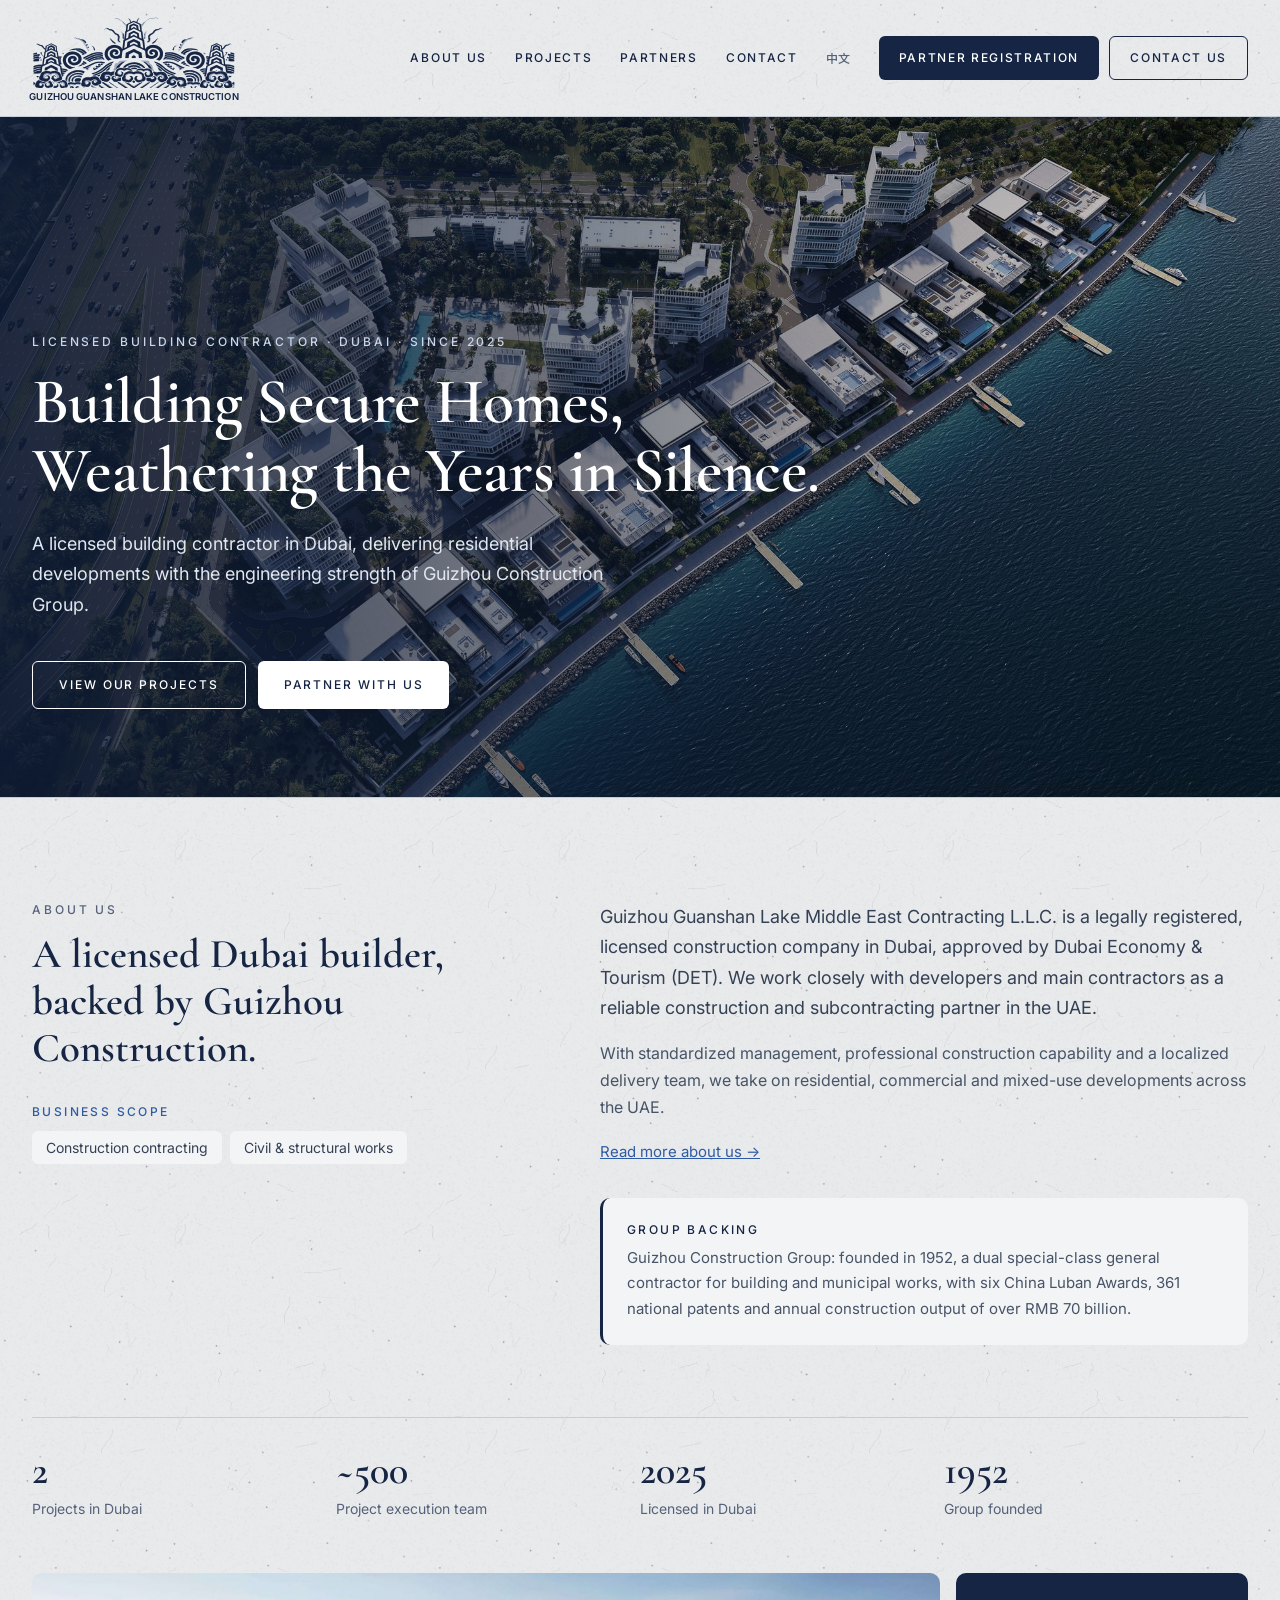
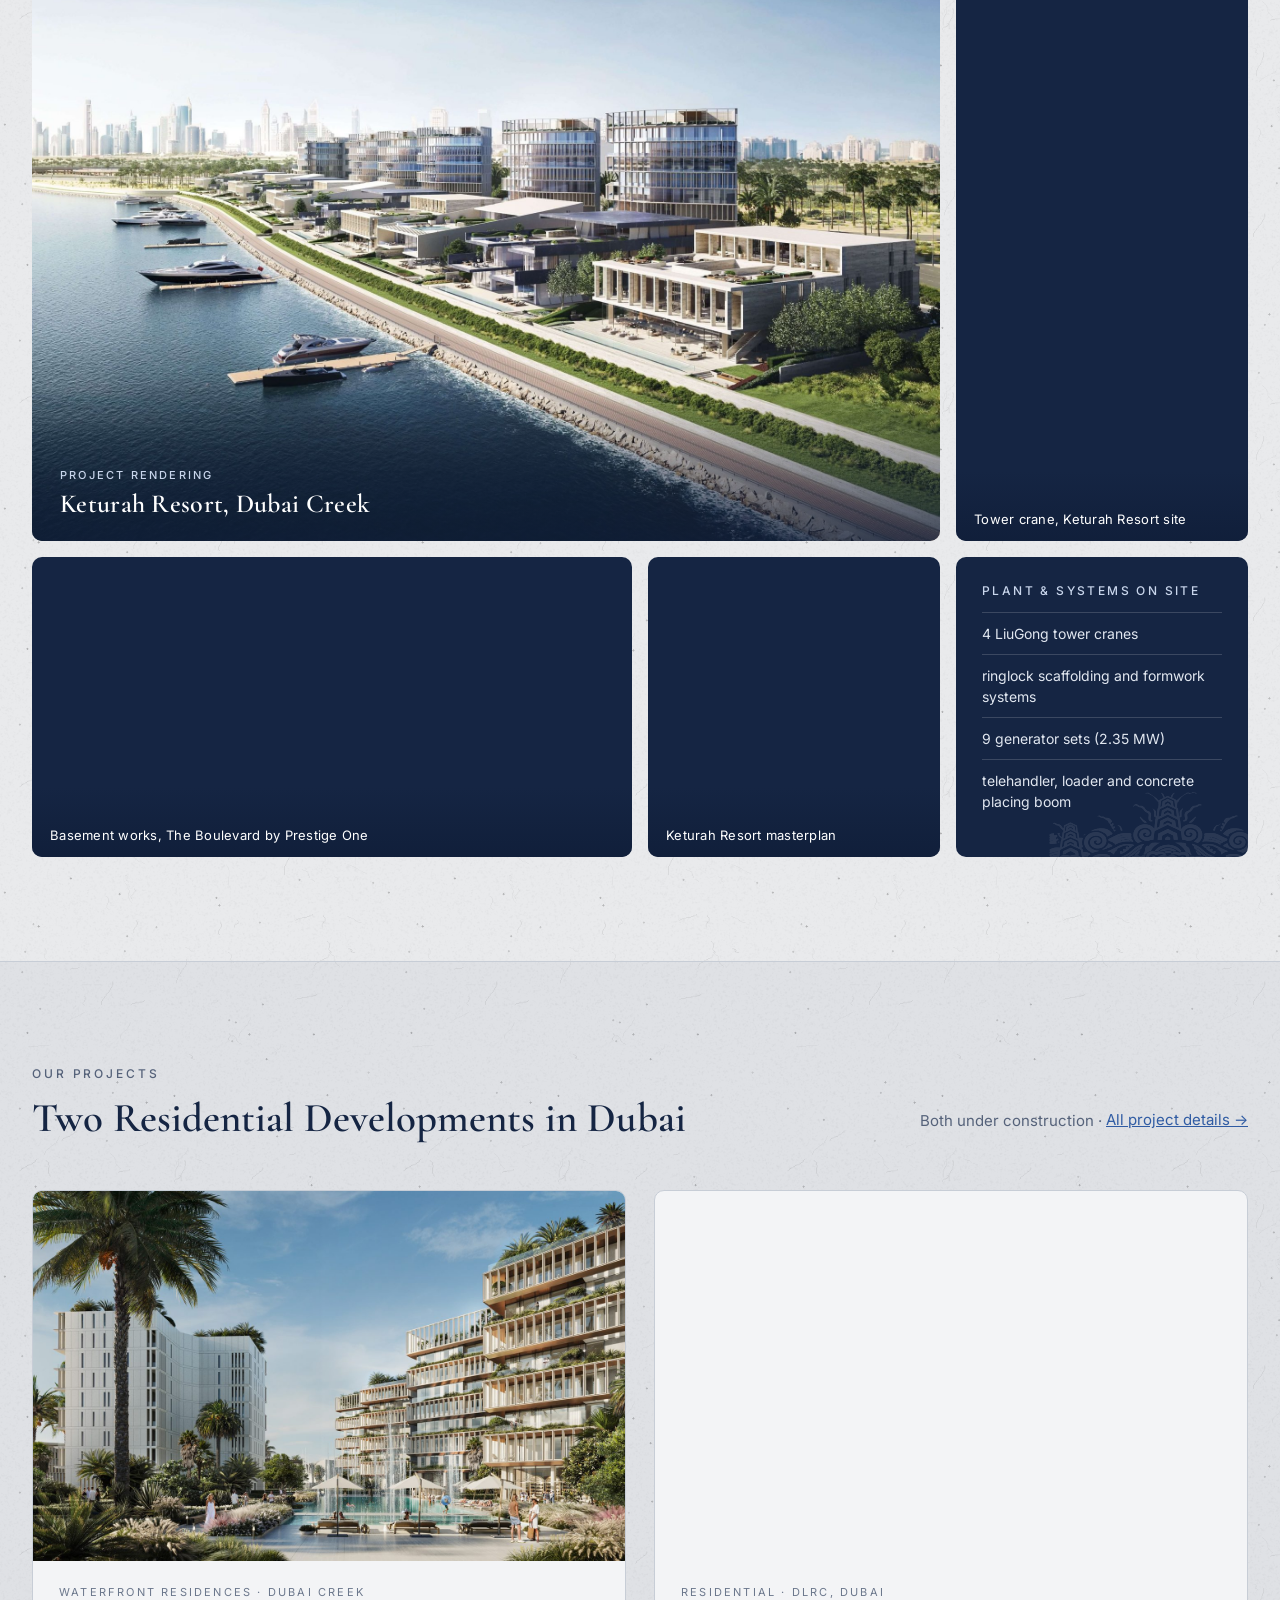
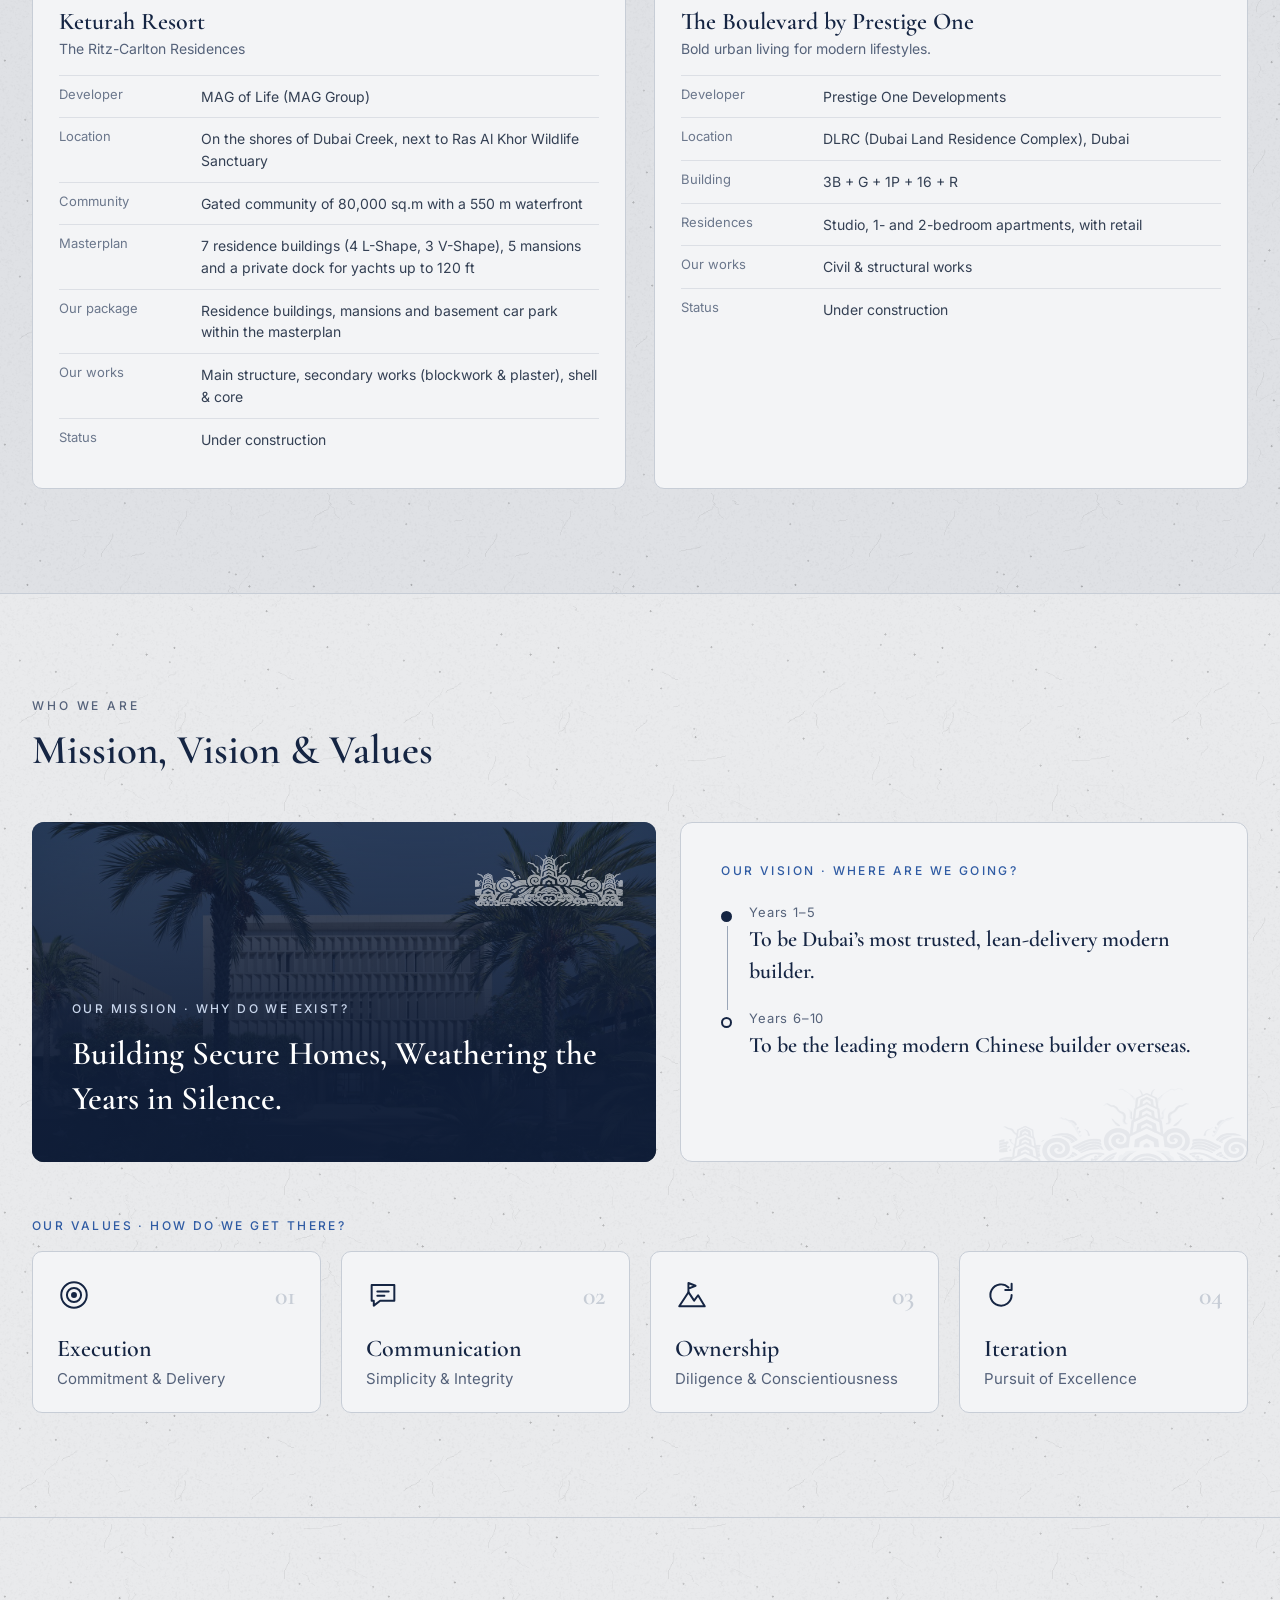
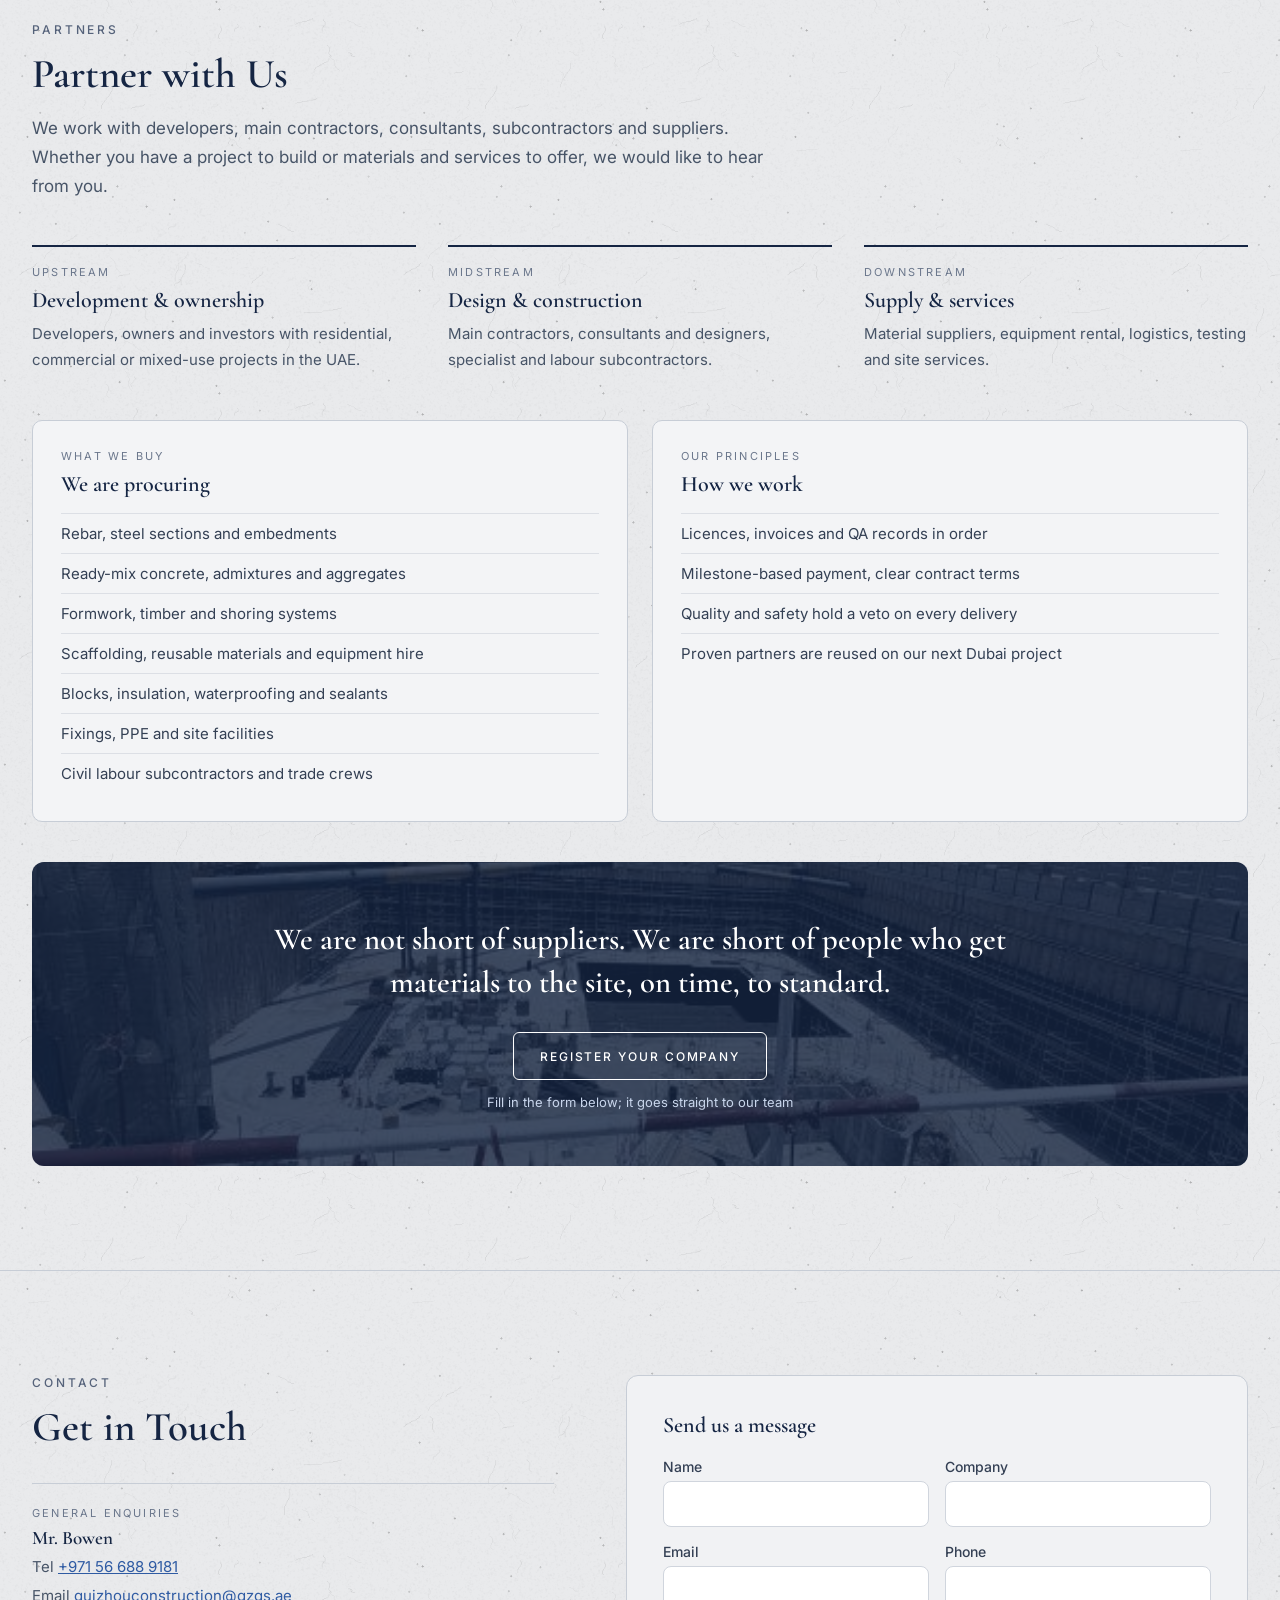
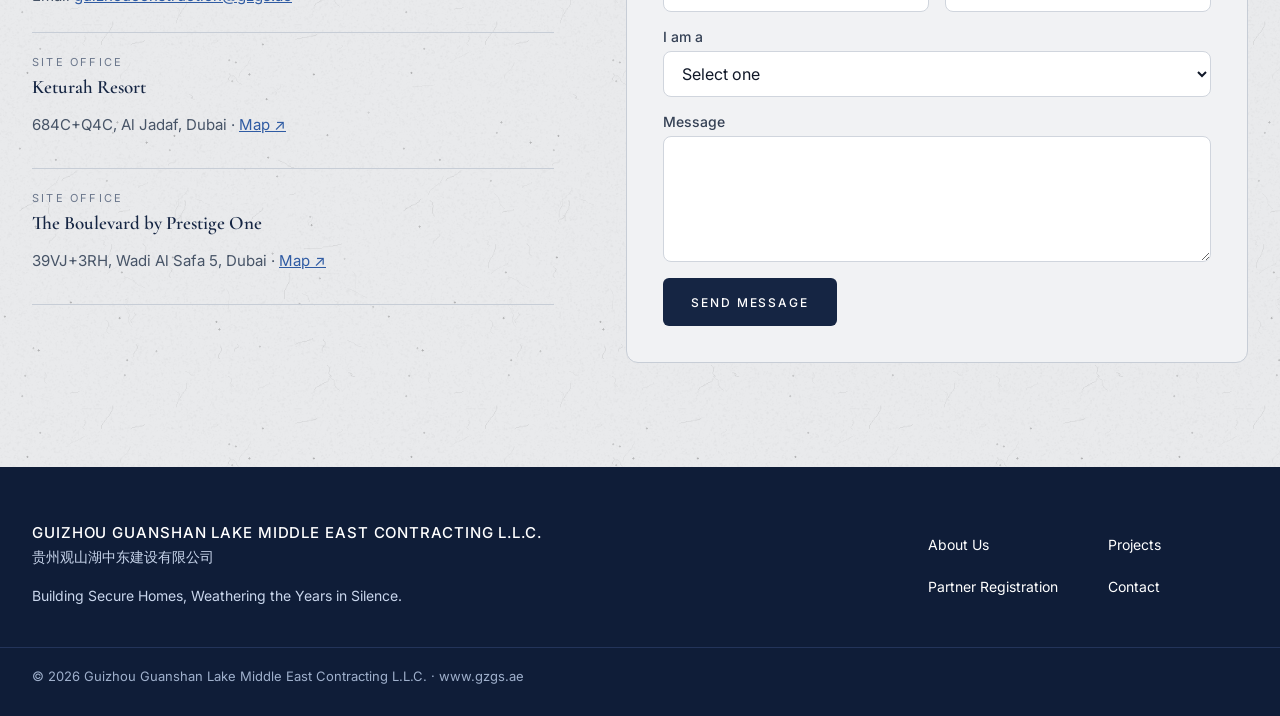
==== commit b952eee9: "Add files via upload" ====
--- a/index.html
+++ b/index.html
@@ -4,14 +4,14 @@
 <meta charset="utf-8">
 <meta name="viewport" content="width=device-width, initial-scale=1">
 <title>Guizhou Guanshan Lake Middle East Contracting — Home</title>
-<meta name="description" content="Guizhou Guanshan Lake Middle East Contracting L.L.C. is a licensed building contractor in Dubai and an important subcontracting partner of CITIC Construction in the UAE.">
+<meta name="description" content="Guizhou Guanshan Lake Middle East Contracting L.L.C. is a licensed building contractor in Dubai, backed by the engineering strength of Guizhou Construction Group.">
 <link rel="canonical" href="https://gzgs.ae/">
 <link rel="alternate" hreflang="en" href="https://gzgs.ae/">
 <link rel="alternate" hreflang="zh-CN" href="https://gzgs.ae/zh/">
 <link rel="alternate" hreflang="x-default" href="https://gzgs.ae/">
 <meta property="og:type" content="website">
 <meta property="og:title" content="Guizhou Guanshan Lake Middle East Contracting — Home">
-<meta property="og:description" content="Guizhou Guanshan Lake Middle East Contracting L.L.C. is a licensed building contractor in Dubai and an important subcontracting partner of CITIC Construction in the UAE.">
+<meta property="og:description" content="Guizhou Guanshan Lake Middle East Contracting L.L.C. is a licensed building contractor in Dubai, backed by the engineering strength of Guizhou Construction Group.">
 <meta property="og:url" content="https://gzgs.ae/">
 <meta property="og:image" content="https://gzgs.ae/assets/img/keturah-cover.jpg">
 <meta name="theme-color" content="#152543">
@@ -72,7 +72,7 @@
 <div style="position: relative; width: 100%; max-width: 1320px; margin: 0 auto; padding: 120px 32px 88px; box-sizing: border-box">
 <p style="margin: 0; font-family: 'Inter', sans-serif; font-weight: 500; font-size: 12px; letter-spacing: 0.24em; color: #C9D6EC">LICENSED BUILDING CONTRACTOR · DUBAI · SINCE 2025</p>
 <h1 style="margin: 18px 0 0; font-family: 'Cormorant Garamond', serif; font-weight: 600; font-size: clamp(38px, 5vw, 68px); line-height: 1.08; letter-spacing: -0.01em; max-width: 860px">Building Secure Homes, Weathering the Years in Silence.</h1>
-<p style="margin: 24px 0 0; font-size: 18px; line-height: 1.7; color: #E1E7F0; max-width: 600px">An important subcontracting partner of CITIC Construction in the UAE, delivering two residential developments in Dubai.</p>
+<p style="margin: 24px 0 0; font-size: 18px; line-height: 1.7; color: #E1E7F0; max-width: 600px">A licensed building contractor in Dubai, delivering residential developments with the engineering strength of Guizhou Construction Group.</p>
 <div style="display: flex; flex-wrap: wrap; gap: 12px; margin-top: 40px">
 <a href="#projects" style="display: inline-flex; align-items: center; min-height: 48px; padding: 0 26px; border-radius: 6px; text-decoration: none; font-family: 'Inter', sans-serif; font-weight: 500; font-size: 12px; letter-spacing: 0.16em; border: 1px solid #FFFFFF; color: #FFFFFF">VIEW OUR PROJECTS</a>
 <a href="#partners" style="display: inline-flex; align-items: center; min-height: 48px; padding: 0 26px; border-radius: 6px; text-decoration: none; font-family: 'Inter', sans-serif; font-weight: 500; font-size: 12px; letter-spacing: 0.16em; background: #FFFFFF; color: #152543">PARTNER WITH US</a>
@@ -87,15 +87,15 @@
 <p style="margin: 0; font-family: 'Inter', sans-serif; font-weight: 500; font-size: 12px; letter-spacing: 0.24em; color: #55627A">ABOUT US</p>
 <h2 id="about-title" style="margin: 14px 0 0; font-family: 'Cormorant Garamond', serif; font-weight: 600; font-size: clamp(30px, 3.2vw, 44px); line-height: 1.15; color: #152543">A licensed Dubai builder, backed by Guizhou Construction.</h2>
 <p style="margin: 32px 0 0; font-family: 'Inter', sans-serif; font-weight: 500; font-size: 12px; letter-spacing: 0.2em; color: #2F5BA3">BUSINESS SCOPE</p>
-<ul style="margin: 12px 0 0; padding: 0; list-style: none; display: flex; flex-wrap: wrap; gap: 8px"><li style="padding: 8px 14px; border-radius: 6px; background: #F3F4F6; font-size: 14px; color: #344054">Construction contracting</li><li style="padding: 8px 14px; border-radius: 6px; background: #F3F4F6; font-size: 14px; color: #344054">Civil &amp; structural works</li><li style="padding: 8px 14px; border-radius: 6px; background: #F3F4F6; font-size: 14px; color: #344054">MEP &amp; associated works</li><li style="padding: 8px 14px; border-radius: 6px; background: #F3F4F6; font-size: 14px; color: #344054">Fit-out &amp; integrated subcontracting</li></ul>
+<ul style="margin: 12px 0 0; padding: 0; list-style: none; display: flex; flex-wrap: wrap; gap: 8px"><li style="padding: 8px 14px; border-radius: 6px; background: #F3F4F6; font-size: 14px; color: #344054">Construction contracting</li><li style="padding: 8px 14px; border-radius: 6px; background: #F3F4F6; font-size: 14px; color: #344054">Civil &amp; structural works</li></ul>
 </div>
 <div style="flex: 1 1 520px; min-width: 0">
-<p style="margin: 0; font-size: 18px; line-height: 1.7; color: #344054">Guizhou Guanshan Lake Middle East Contracting L.L.C. is a legally registered, licensed construction company in Dubai, approved by Dubai Economy &amp; Tourism (DET). We maintain a long-term, stable partnership with CITIC Construction and are one of its important subcontracting partners in the UAE.</p>
+<p style="margin: 0; font-size: 18px; line-height: 1.7; color: #344054">Guizhou Guanshan Lake Middle East Contracting L.L.C. is a legally registered, licensed construction company in Dubai, approved by Dubai Economy &amp; Tourism (DET). We work closely with developers and main contractors as a reliable construction and subcontracting partner in the UAE.</p>
 <p style="margin: 16px 0 0; font-size: 16px; line-height: 1.7; color: #475467">With standardized management, professional construction capability and a localized delivery team, we take on residential, commercial and mixed-use developments across the UAE.</p>
 <a href="about.html" style="display: inline-flex; align-items: center; min-height: 44px; margin-top: 8px; font-size: 15px; color: #2F5BA3">Read more about us →</a>
 <div style="margin-top: 24px; padding: 24px; border-radius: 10px; background: #F3F4F6; border-left: 3px solid #152543">
 <p style="margin: 0; font-family: 'Inter', sans-serif; font-weight: 500; font-size: 12px; letter-spacing: 0.2em; color: #152543">GROUP BACKING</p>
-<p style="margin: 8px 0 0; font-size: 15px; line-height: 1.7; color: #475467">Guizhou Construction Group: founded in 1952, a dual special-class general contractor for building and municipal works, with six China Luban Awards, 361 national patents and annual construction output of over RMB 70 billion. The Group is part of Greenland Holdings, a Fortune Global 500 company.</p>
+<p style="margin: 8px 0 0; font-size: 15px; line-height: 1.7; color: #475467">Guizhou Construction Group: founded in 1952, a dual special-class general contractor for building and municipal works, with six China Luban Awards, 361 national patents and annual construction output of over RMB 70 billion.</p>
 </div>
 </div>
 </div>
@@ -104,7 +104,7 @@
 <figure class="m-main"><img loading="lazy" decoding="async" src="assets/img/keturah-cover.jpg" alt="Rendering of Keturah Resort on Dubai Creek" style="aspect-ratio: 16 / 10"><figcaption><span style="display: block; font-family: 'Inter', sans-serif; font-weight: 500; font-size: 11px; letter-spacing: 0.2em; color: #C9D6EC">PROJECT RENDERING</span><span style="display: block; margin-top: 6px; font-family: 'Cormorant Garamond', serif; font-weight: 600; font-size: 26px">Keturah Resort, Dubai Creek</span></figcaption></figure>
 <figure class="m-tall"><img loading="lazy" decoding="async" src="assets/img/site-crane.jpg" alt="Tower crane on our Keturah Resort site" style="object-position: 50% 0%"><figcaption>Tower crane, Keturah Resort site</figcaption></figure>
 <figure class="m-wide"><img loading="lazy" decoding="async" src="assets/img/site-basement.jpg" alt="Basement works at The Boulevard by Prestige One" style="aspect-ratio: 2 / 1"><figcaption>Basement works, The Boulevard by Prestige One</figcaption></figure>
-<figure><img loading="lazy" decoding="async" src="assets/img/site-rebar.jpg" alt="Our team fixing slab reinforcement at Keturah Resort"><figcaption>Slab reinforcement, Keturah Resort</figcaption></figure>
+<figure><img loading="lazy" decoding="async" src="assets/img/keturah-masterplan-labelled.jpg" alt="Keturah Resort masterplan on Dubai Creek"><figcaption>Keturah Resort masterplan</figcaption></figure>
 <div style="position: relative; overflow: hidden; border-radius: 10px; background: #152543; color: #FFFFFF; padding: 26px 26px 18px; display: flex; flex-direction: column">
 <img loading="lazy" decoding="async" src="assets/img/logo.svg" alt="" aria-hidden="true" style="position: absolute; right: -40px; bottom: -18px; width: 240px; opacity: 0.09; filter: brightness(0) invert(1)">
 <p style="position: relative; margin: 0; font-family: 'Inter', sans-serif; font-weight: 500; font-size: 12px; letter-spacing: 0.2em; color: #C9D6EC">PLANT &amp; SYSTEMS ON SITE</p>
@@ -136,7 +136,7 @@
 <p style="margin: 0; font-family: 'Inter', sans-serif; font-size: 11px; letter-spacing: 0.2em; color: #6B778C">RESIDENTIAL · DLRC, DUBAI</p>
 <h3 style="margin: 8px 0 0; font-family: 'Cormorant Garamond', serif; font-weight: 600; font-size: 24px; color: #152543">The Boulevard by Prestige One</h3>
 <p style="margin: 4px 0 0; font-size: 14px; color: #55627A">Bold urban living for modern lifestyles.</p>
-<dl style="margin: 18px 0 0"><div style="display: grid; grid-template-columns: 130px 1fr; gap: 12px; padding: 10px 0; border-top: 1px solid #DCDFE5"><dt style="font-size: 13px; color: #6B778C">Developer</dt><dd style="margin: 0; font-size: 14px; line-height: 1.55; color: #344054">Prestige One Developments</dd></div><div style="display: grid; grid-template-columns: 130px 1fr; gap: 12px; padding: 10px 0; border-top: 1px solid #DCDFE5"><dt style="font-size: 13px; color: #6B778C">Location</dt><dd style="margin: 0; font-size: 14px; line-height: 1.55; color: #344054">DLRC (Dubai Land Residence Complex), Dubai</dd></div><div style="display: grid; grid-template-columns: 130px 1fr; gap: 12px; padding: 10px 0; border-top: 1px solid #DCDFE5"><dt style="font-size: 13px; color: #6B778C">Building</dt><dd style="margin: 0; font-size: 14px; line-height: 1.55; color: #344054">3B + G + 1P + 16 + R</dd></div><div style="display: grid; grid-template-columns: 130px 1fr; gap: 12px; padding: 10px 0; border-top: 1px solid #DCDFE5"><dt style="font-size: 13px; color: #6B778C">Residences</dt><dd style="margin: 0; font-size: 14px; line-height: 1.55; color: #344054">Studio, 1- and 2-bedroom apartments, with retail</dd></div><div style="display: grid; grid-template-columns: 130px 1fr; gap: 12px; padding: 10px 0; border-top: 1px solid #DCDFE5"><dt style="font-size: 13px; color: #6B778C">Main contractor</dt><dd style="margin: 0; font-size: 14px; line-height: 1.55; color: #344054">CITIC Middle East Contracting LLC</dd></div><div style="display: grid; grid-template-columns: 130px 1fr; gap: 12px; padding: 10px 0; border-top: 1px solid #DCDFE5"><dt style="font-size: 13px; color: #6B778C">Our works</dt><dd style="margin: 0; font-size: 14px; line-height: 1.55; color: #344054">Civil &amp; structural works as CITIC subcontractor</dd></div><div style="display: grid; grid-template-columns: 130px 1fr; gap: 12px; padding: 10px 0; border-top: 1px solid #DCDFE5"><dt style="font-size: 13px; color: #6B778C">Status</dt><dd style="margin: 0; font-size: 14px; line-height: 1.55; color: #344054">Under construction</dd></div></dl>
+<dl style="margin: 18px 0 0"><div style="display: grid; grid-template-columns: 130px 1fr; gap: 12px; padding: 10px 0; border-top: 1px solid #DCDFE5"><dt style="font-size: 13px; color: #6B778C">Developer</dt><dd style="margin: 0; font-size: 14px; line-height: 1.55; color: #344054">Prestige One Developments</dd></div><div style="display: grid; grid-template-columns: 130px 1fr; gap: 12px; padding: 10px 0; border-top: 1px solid #DCDFE5"><dt style="font-size: 13px; color: #6B778C">Location</dt><dd style="margin: 0; font-size: 14px; line-height: 1.55; color: #344054">DLRC (Dubai Land Residence Complex), Dubai</dd></div><div style="display: grid; grid-template-columns: 130px 1fr; gap: 12px; padding: 10px 0; border-top: 1px solid #DCDFE5"><dt style="font-size: 13px; color: #6B778C">Building</dt><dd style="margin: 0; font-size: 14px; line-height: 1.55; color: #344054">3B + G + 1P + 16 + R</dd></div><div style="display: grid; grid-template-columns: 130px 1fr; gap: 12px; padding: 10px 0; border-top: 1px solid #DCDFE5"><dt style="font-size: 13px; color: #6B778C">Residences</dt><dd style="margin: 0; font-size: 14px; line-height: 1.55; color: #344054">Studio, 1- and 2-bedroom apartments, with retail</dd></div><div style="display: grid; grid-template-columns: 130px 1fr; gap: 12px; padding: 10px 0; border-top: 1px solid #DCDFE5"><dt style="font-size: 13px; color: #6B778C">Our works</dt><dd style="margin: 0; font-size: 14px; line-height: 1.55; color: #344054">Civil &amp; structural works</dd></div><div style="display: grid; grid-template-columns: 130px 1fr; gap: 12px; padding: 10px 0; border-top: 1px solid #DCDFE5"><dt style="font-size: 13px; color: #6B778C">Status</dt><dd style="margin: 0; font-size: 14px; line-height: 1.55; color: #344054">Under construction</dd></div></dl>
 </div>
 </article>
 </div>
--- a/assets/css/site.css
+++ b/assets/css/site.css
@@ -0,0 +1,16 @@
+/* Shared styles for gzgs.ae. Most styling lives inline in each page. */
+html { scroll-behavior: smooth; -webkit-text-size-adjust: 100%; }
+*, *::before, *::after { box-sizing: border-box; }
+img { max-width: 100%; }
+button:disabled { opacity: .6; cursor: wait; }
+a:focus-visible, button:focus-visible, input:focus-visible, select:focus-visible, textarea:focus-visible {
+  outline: 2px solid #2F5BA3; outline-offset: 2px;
+}
+[hidden] { display: none !important; }
+@media (prefers-reduced-motion: reduce) {
+  html { scroll-behavior: auto; }
+  .mosaic figure img { transition: none; }
+}
+@media (max-width: 640px) {
+  header nav { font-size: 13px !important; gap: 2px 18px !important; }
+}
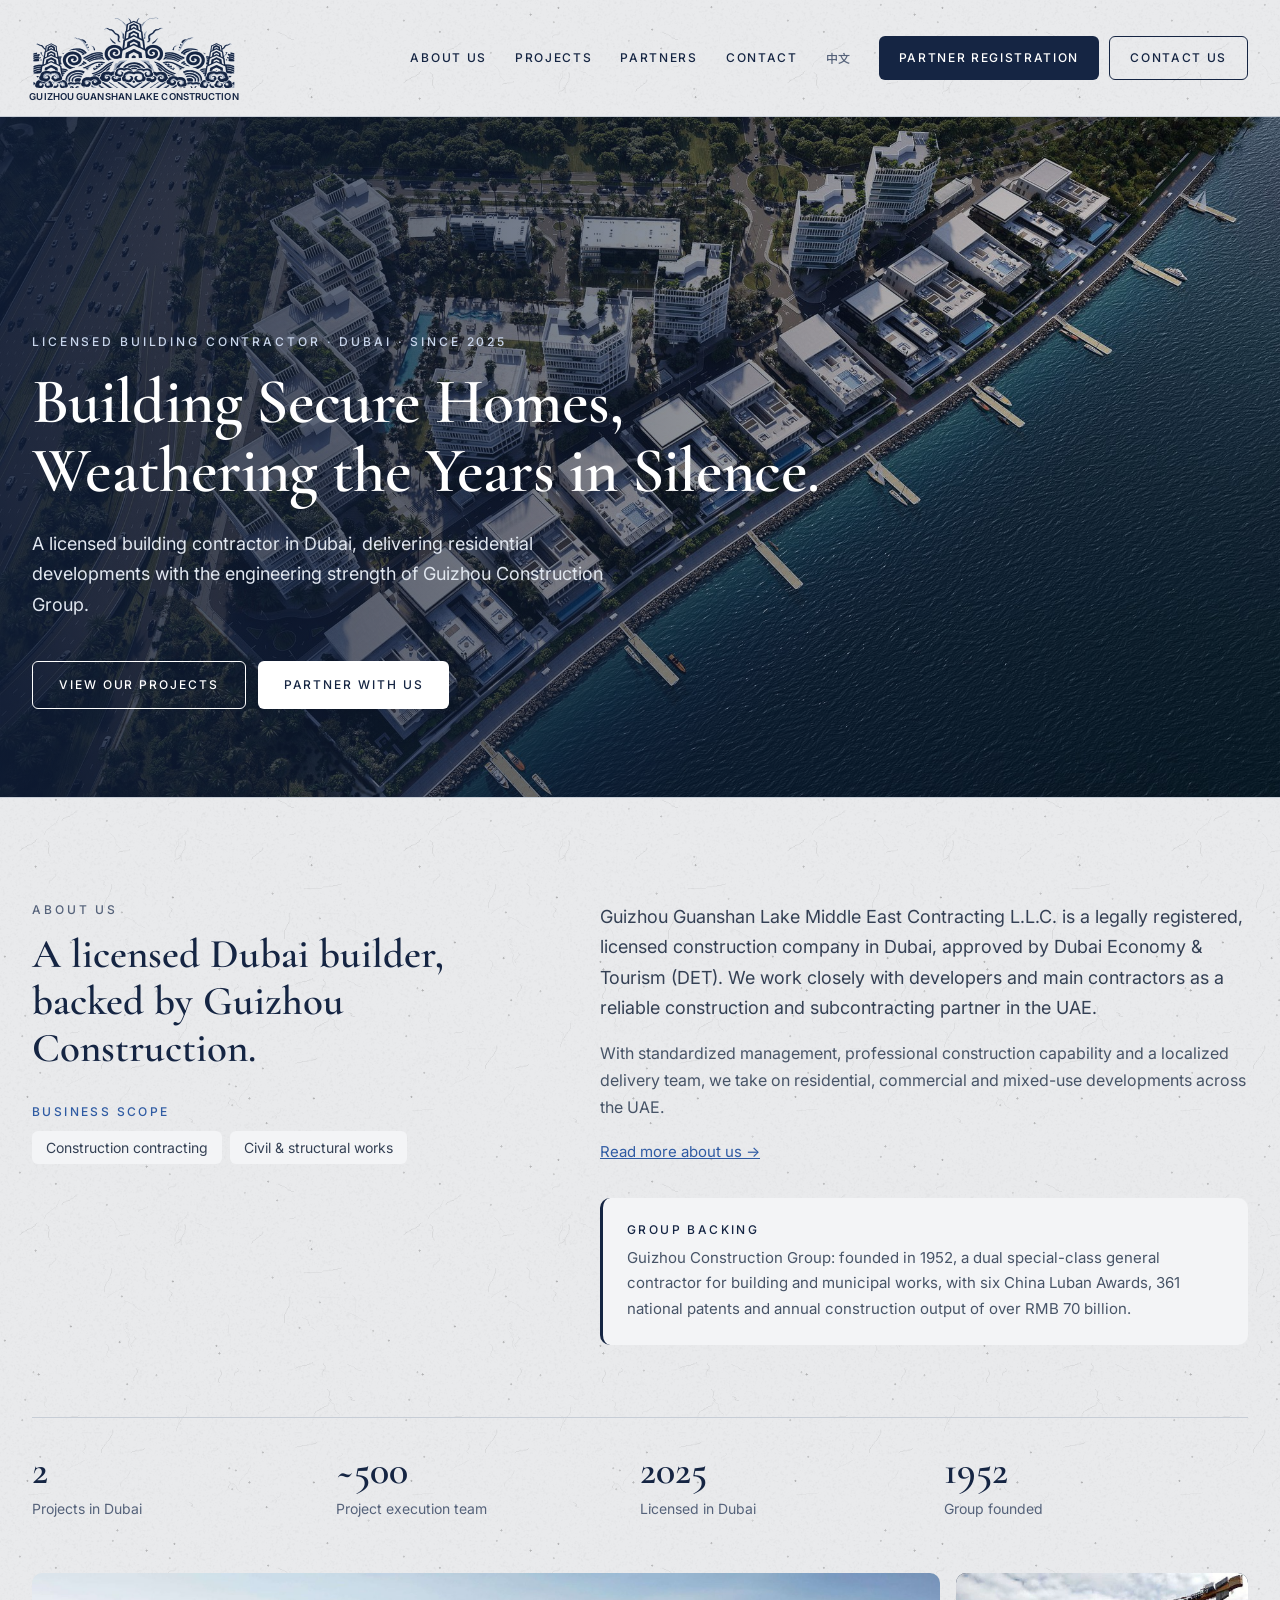
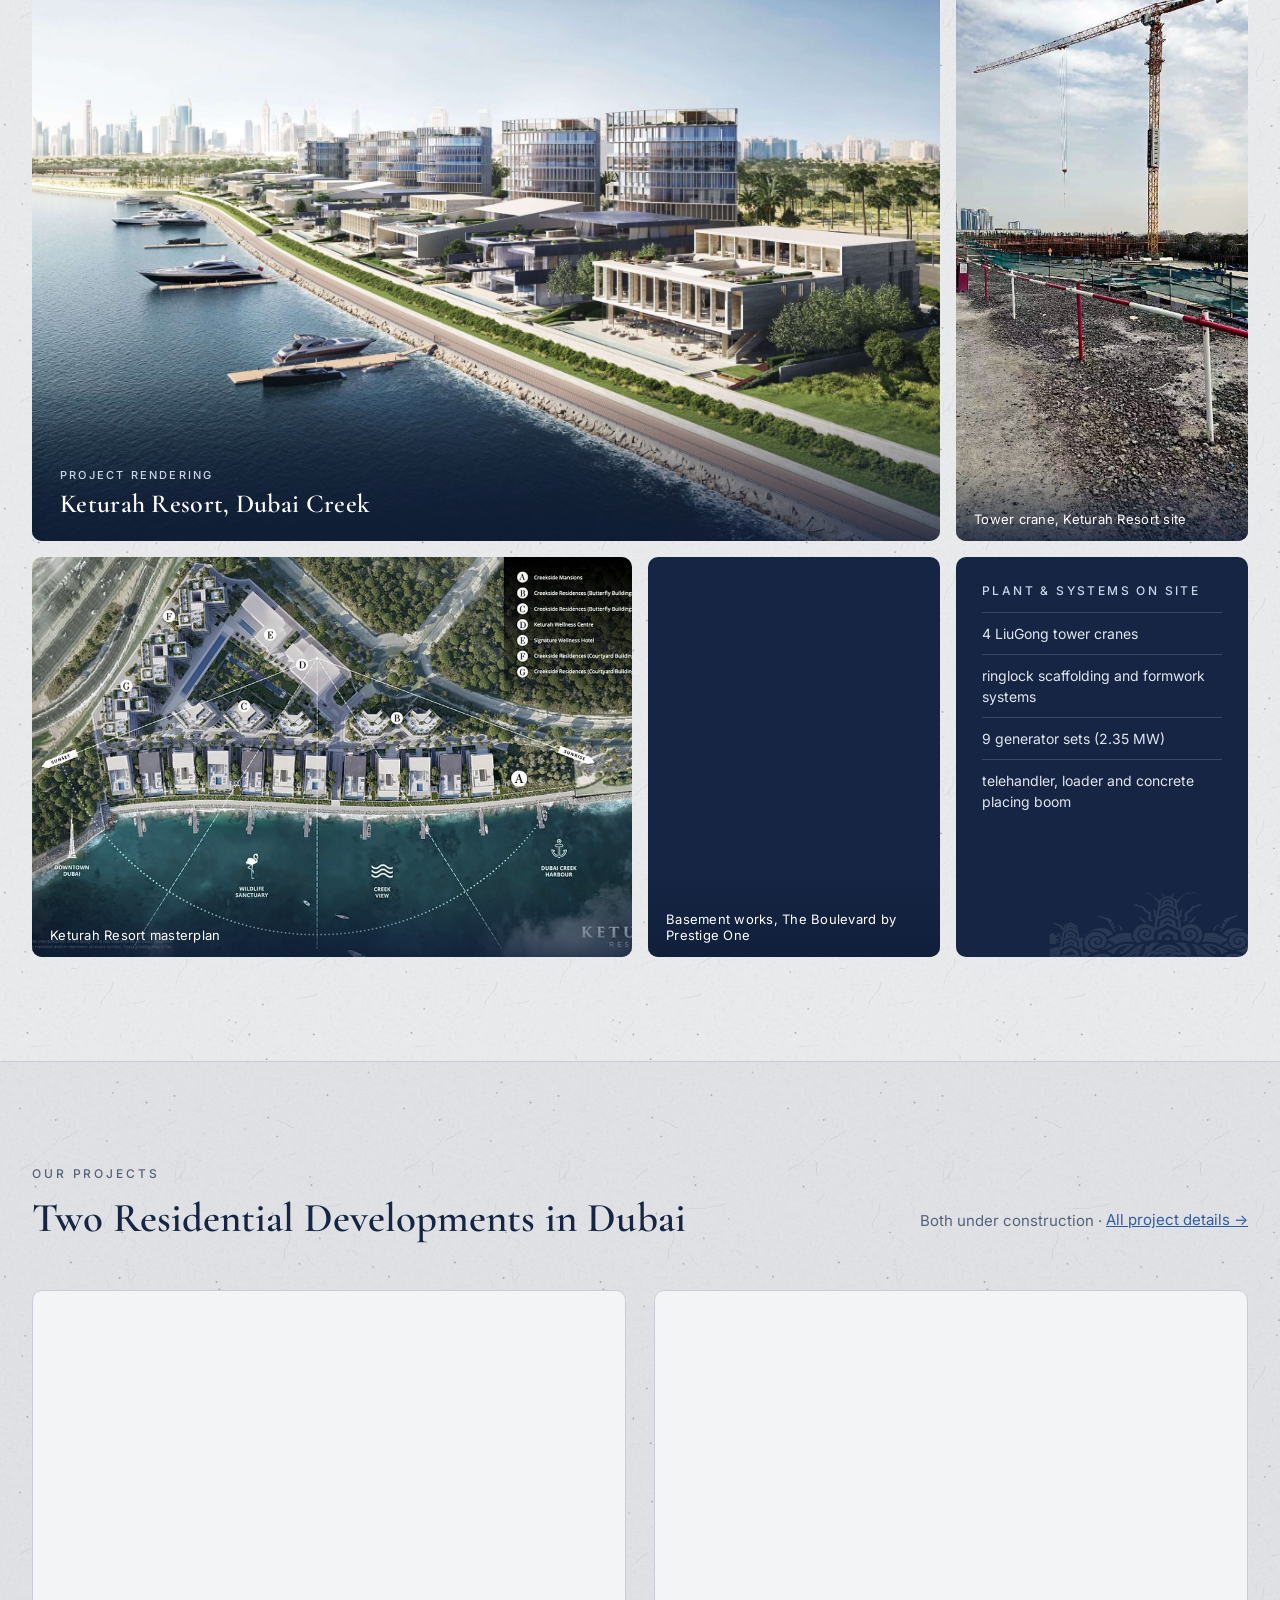
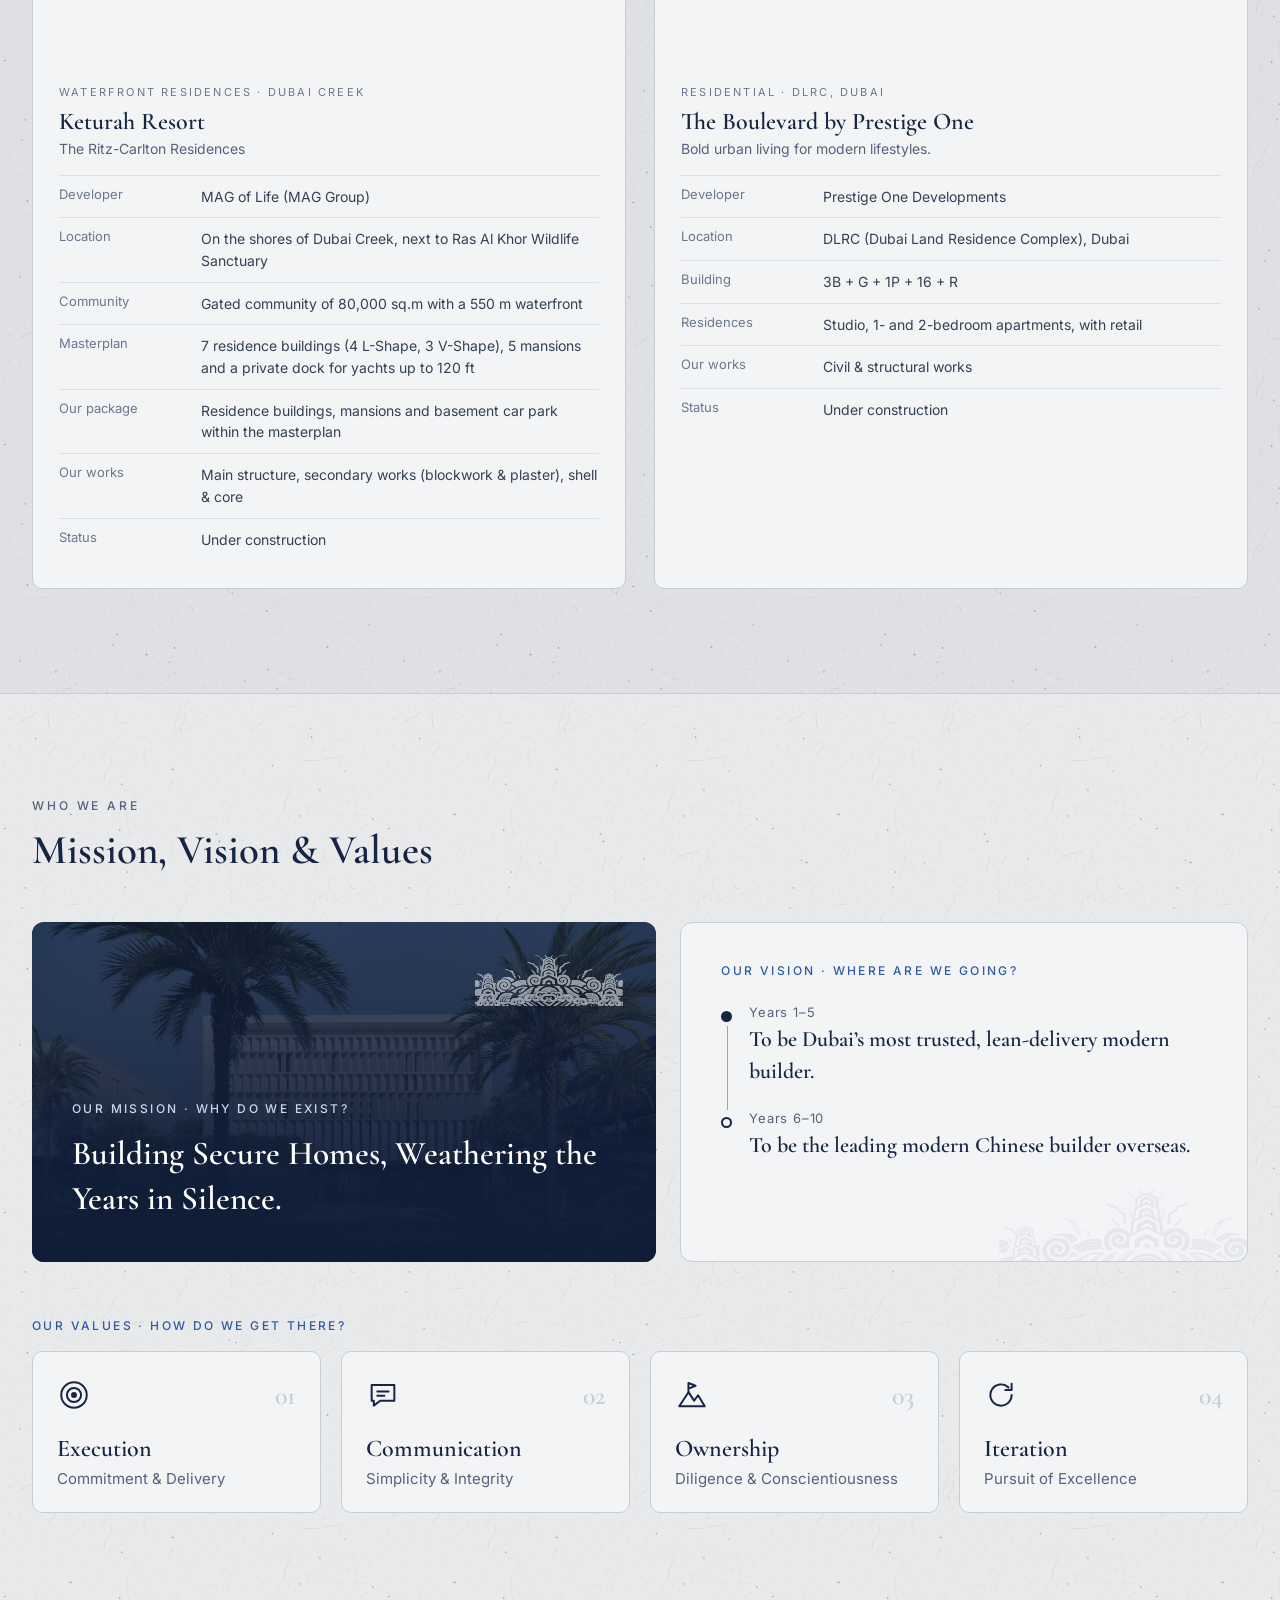
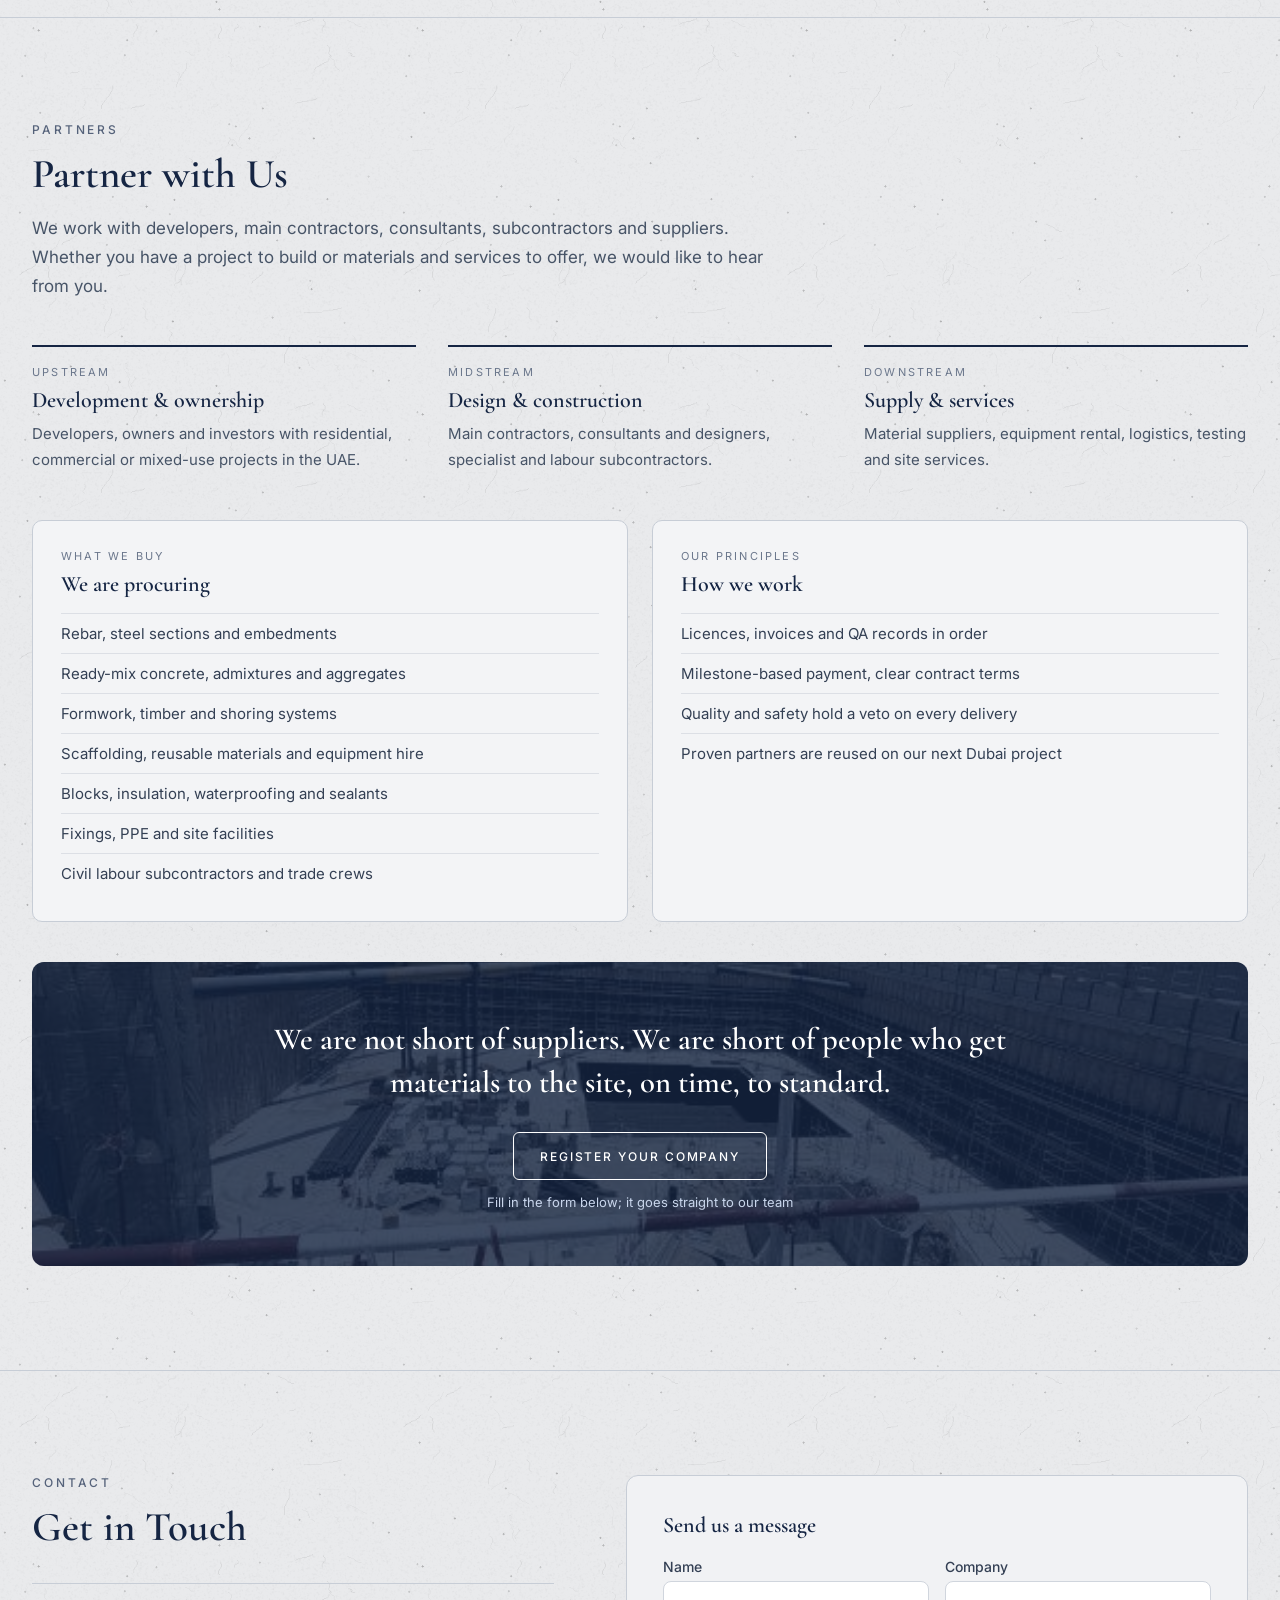
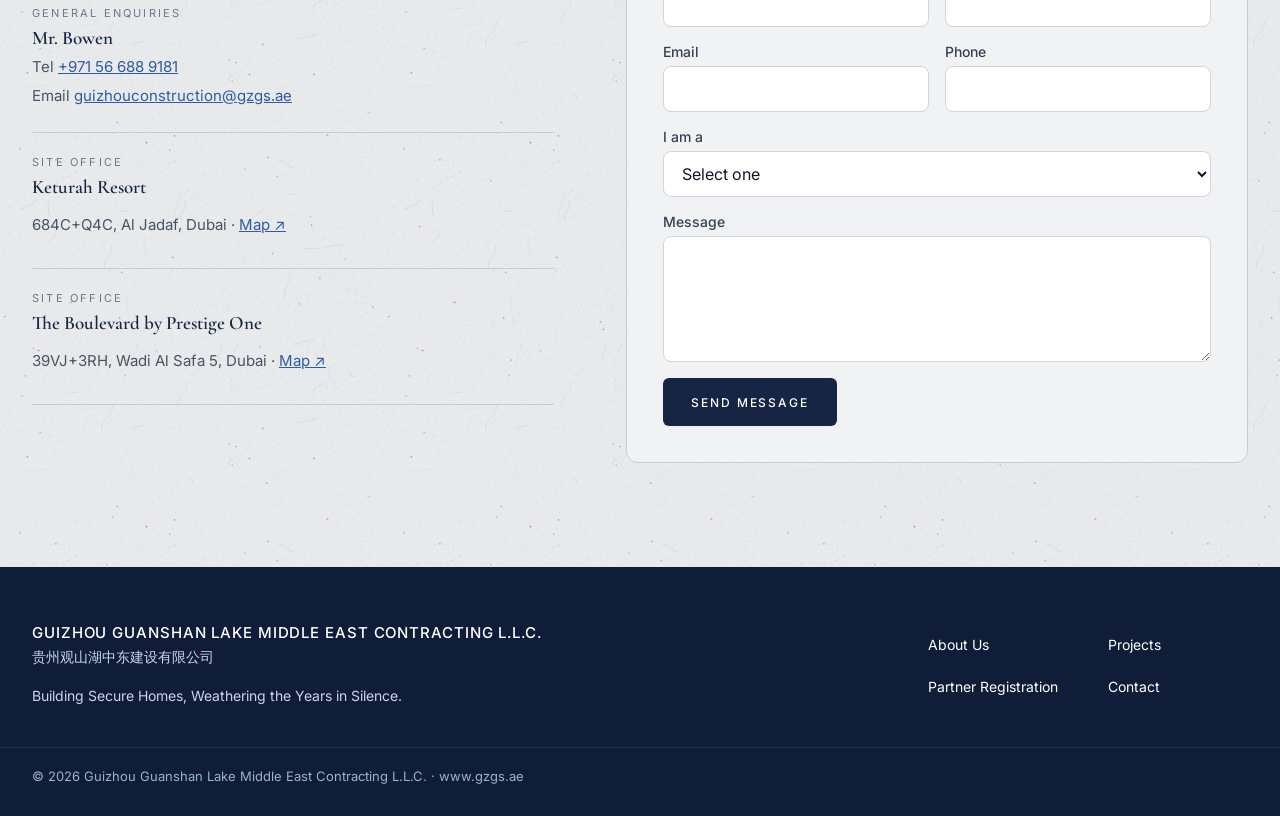
==== commit 4b8b452a: "Add files via upload" ====
--- a/index.html
+++ b/index.html
@@ -103,8 +103,8 @@
 <div style="margin-top: 56px"><div class="mosaic">
 <figure class="m-main"><img loading="lazy" decoding="async" src="assets/img/keturah-cover.jpg" alt="Rendering of Keturah Resort on Dubai Creek" style="aspect-ratio: 16 / 10"><figcaption><span style="display: block; font-family: 'Inter', sans-serif; font-weight: 500; font-size: 11px; letter-spacing: 0.2em; color: #C9D6EC">PROJECT RENDERING</span><span style="display: block; margin-top: 6px; font-family: 'Cormorant Garamond', serif; font-weight: 600; font-size: 26px">Keturah Resort, Dubai Creek</span></figcaption></figure>
 <figure class="m-tall"><img loading="lazy" decoding="async" src="assets/img/site-crane.jpg" alt="Tower crane on our Keturah Resort site" style="object-position: 50% 0%"><figcaption>Tower crane, Keturah Resort site</figcaption></figure>
-<figure class="m-wide"><img loading="lazy" decoding="async" src="assets/img/site-basement.jpg" alt="Basement works at The Boulevard by Prestige One" style="aspect-ratio: 2 / 1"><figcaption>Basement works, The Boulevard by Prestige One</figcaption></figure>
-<figure><img loading="lazy" decoding="async" src="assets/img/keturah-masterplan-labelled.jpg" alt="Keturah Resort masterplan on Dubai Creek"><figcaption>Keturah Resort masterplan</figcaption></figure>
+<figure class="m-wide"><img loading="lazy" decoding="async" src="assets/img/keturah-masterplan-labelled.jpg" alt="Keturah Resort masterplan on Dubai Creek" style="aspect-ratio: 3 / 2"><figcaption>Keturah Resort masterplan</figcaption></figure>
+<figure><img loading="lazy" decoding="async" src="assets/img/site-basement.jpg" alt="Basement works at The Boulevard by Prestige One"><figcaption>Basement works, The Boulevard by Prestige One</figcaption></figure>
 <div style="position: relative; overflow: hidden; border-radius: 10px; background: #152543; color: #FFFFFF; padding: 26px 26px 18px; display: flex; flex-direction: column">
 <img loading="lazy" decoding="async" src="assets/img/logo.svg" alt="" aria-hidden="true" style="position: absolute; right: -40px; bottom: -18px; width: 240px; opacity: 0.09; filter: brightness(0) invert(1)">
 <p style="position: relative; margin: 0; font-family: 'Inter', sans-serif; font-weight: 500; font-size: 12px; letter-spacing: 0.2em; color: #C9D6EC">PLANT &amp; SYSTEMS ON SITE</p>
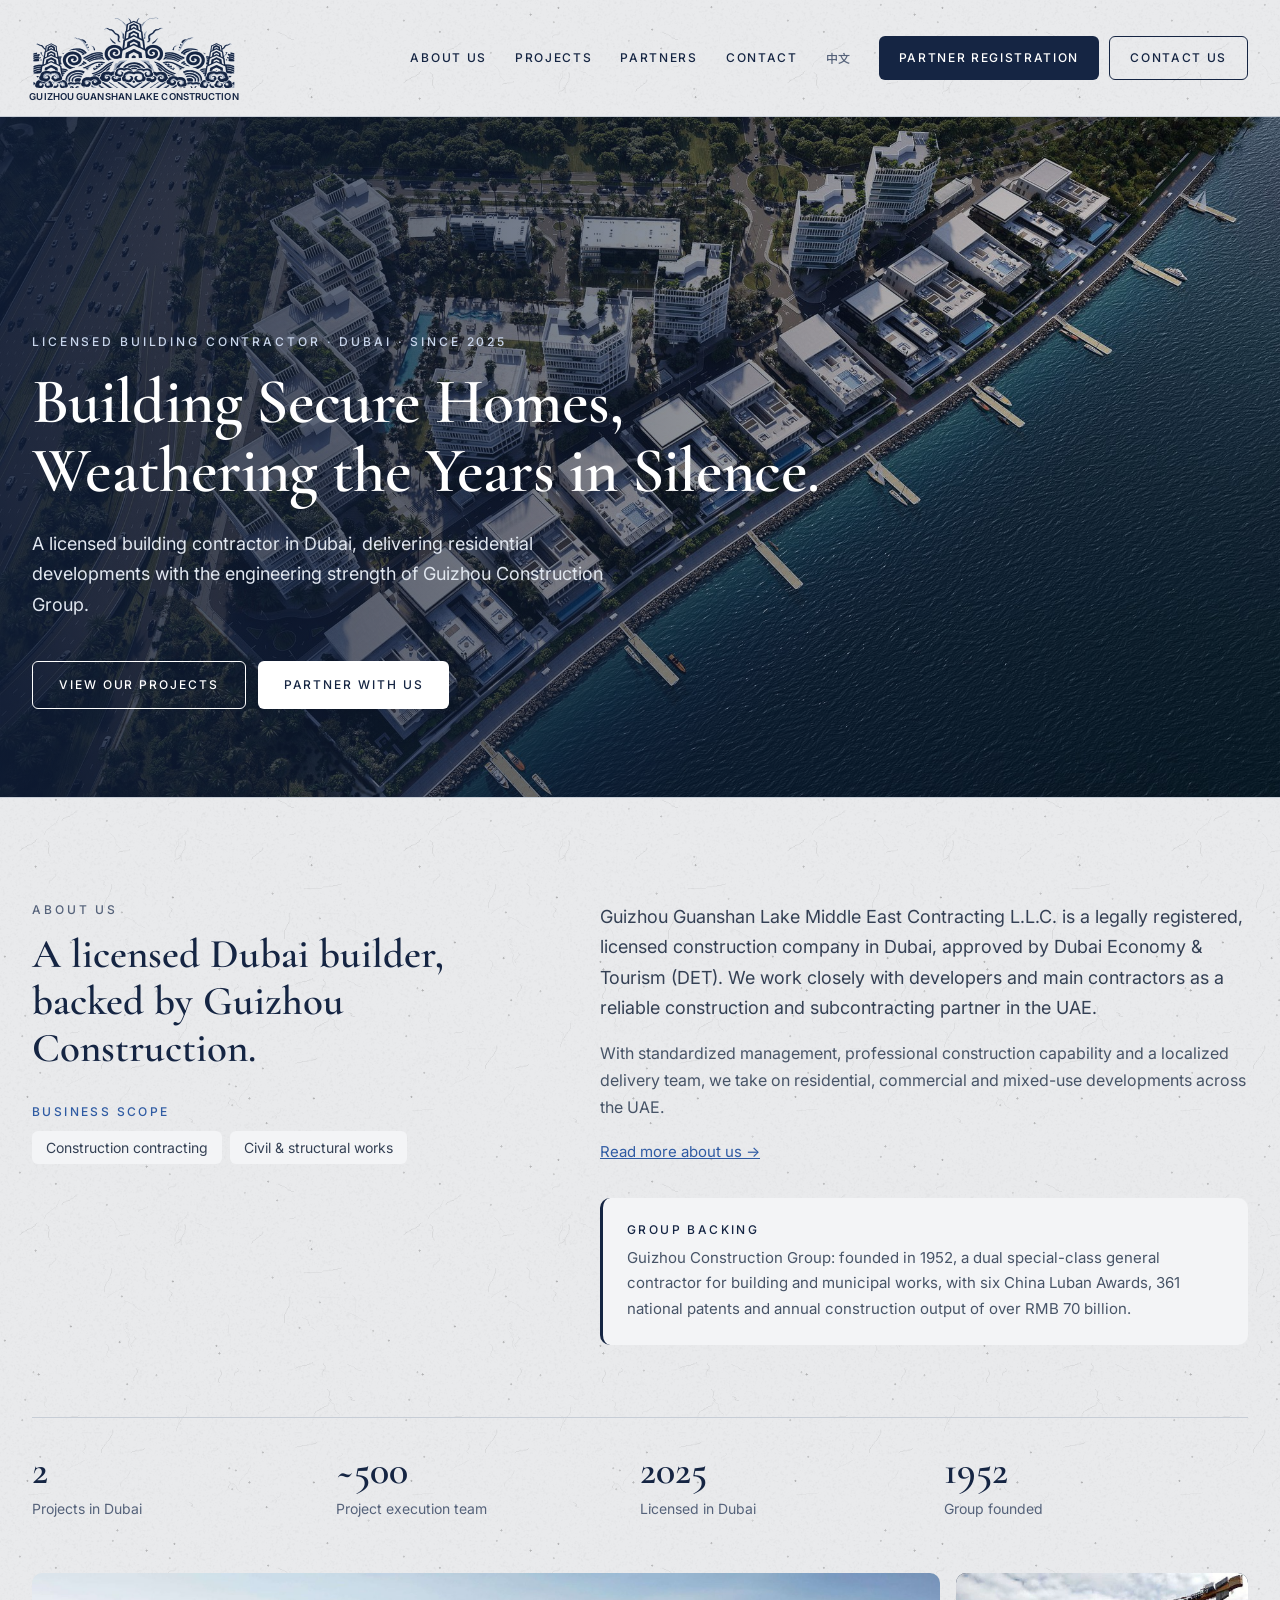
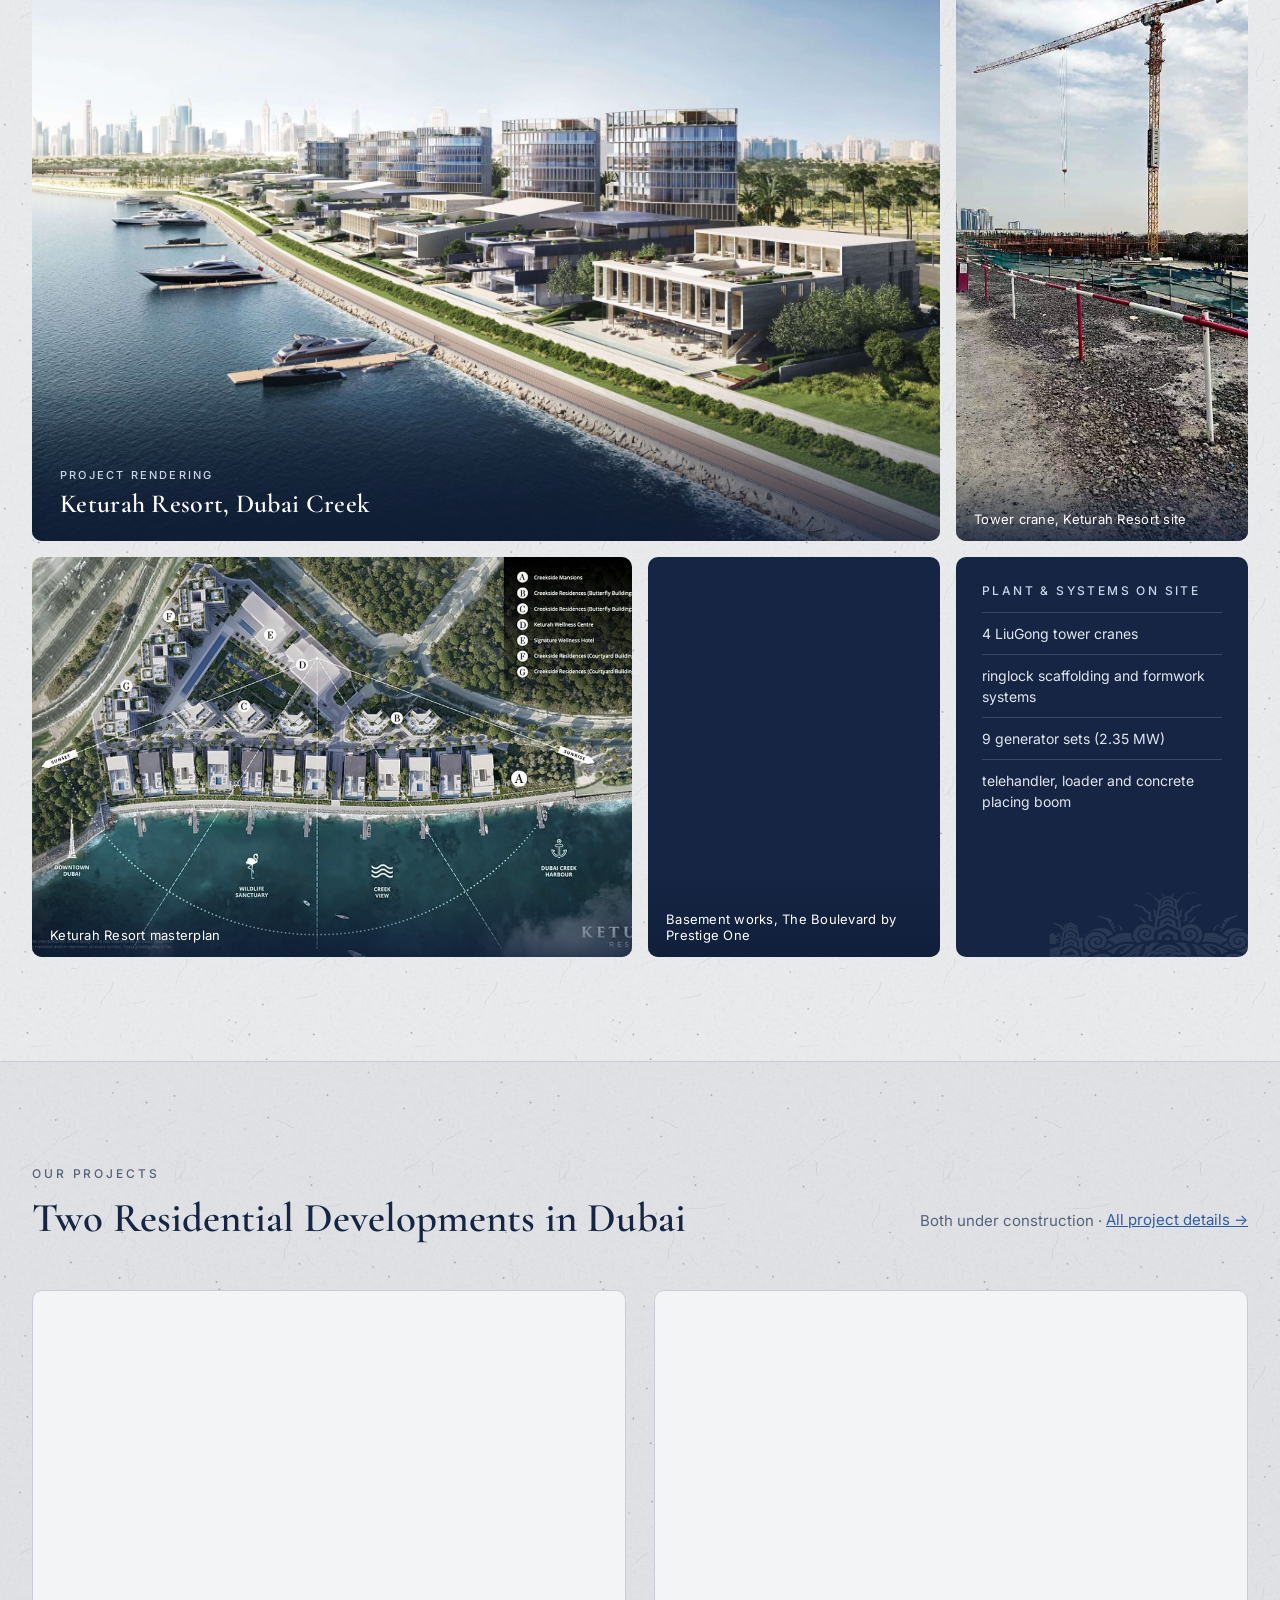
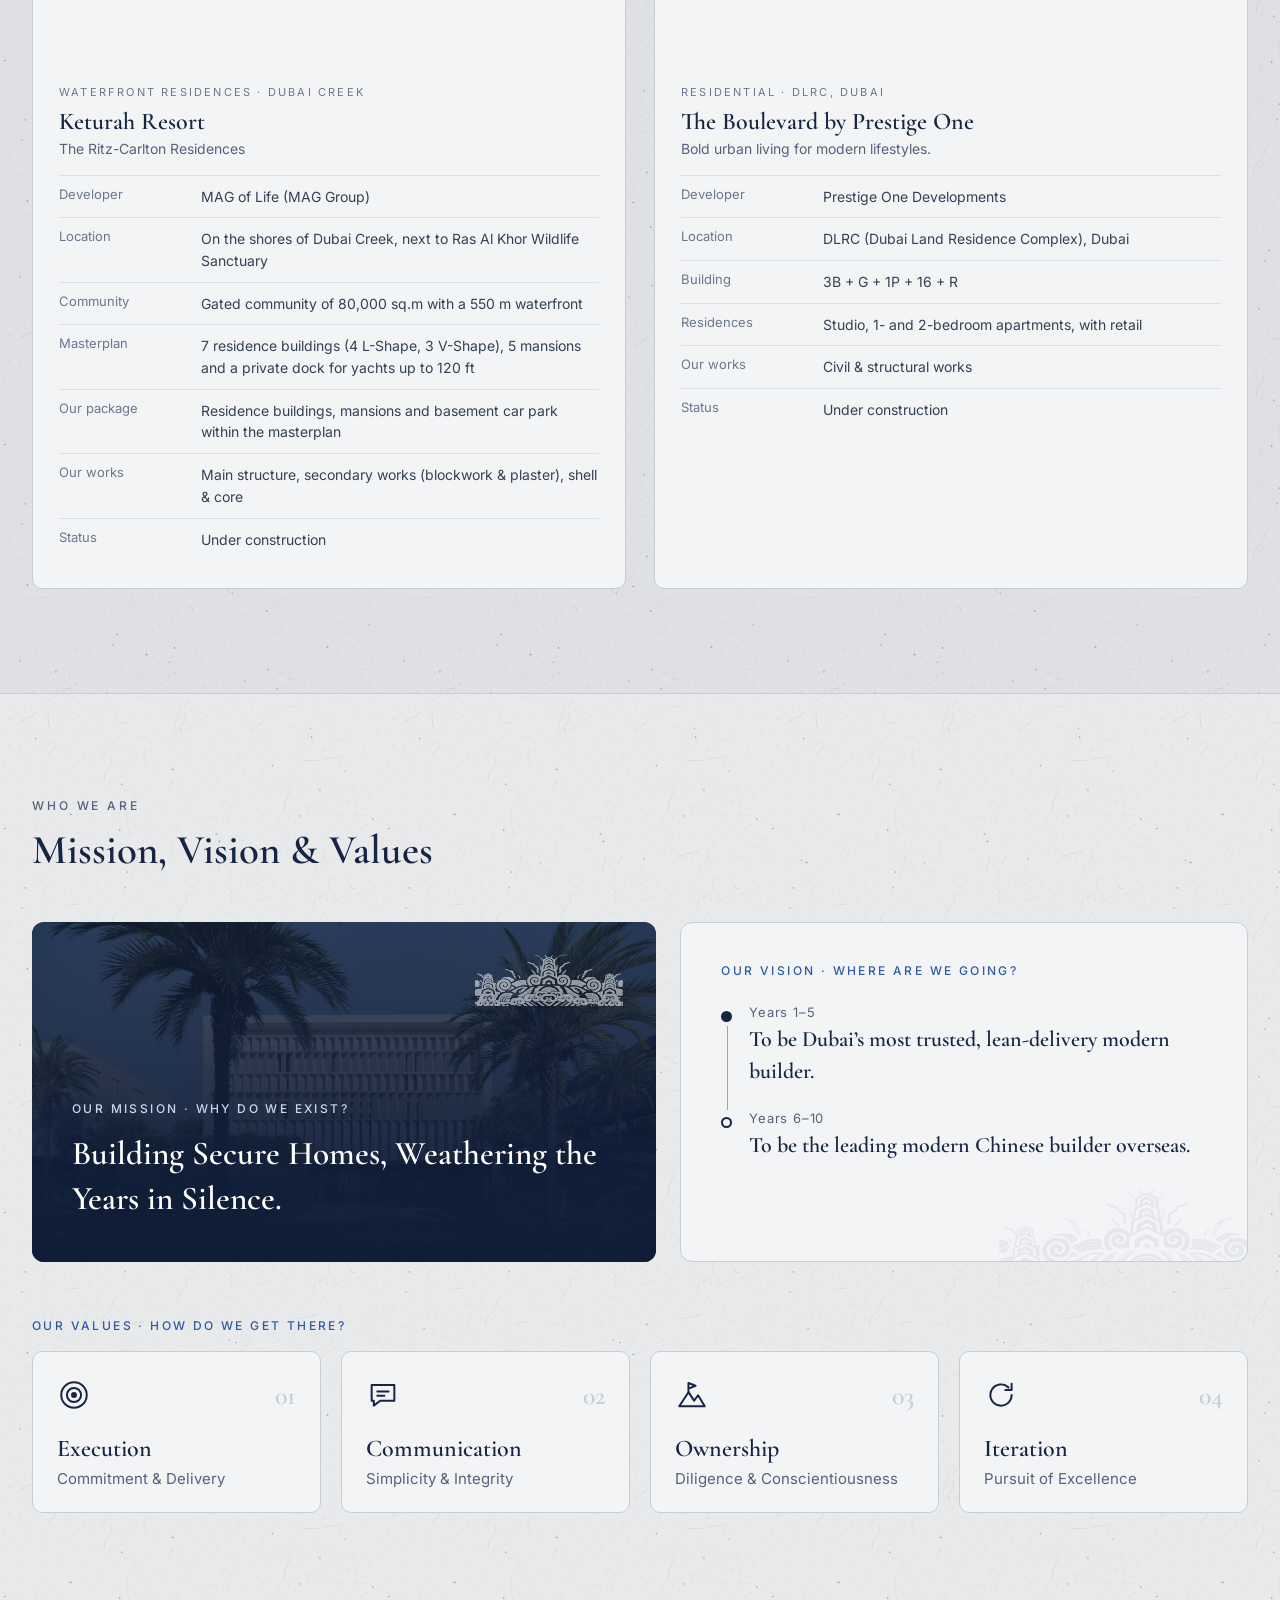
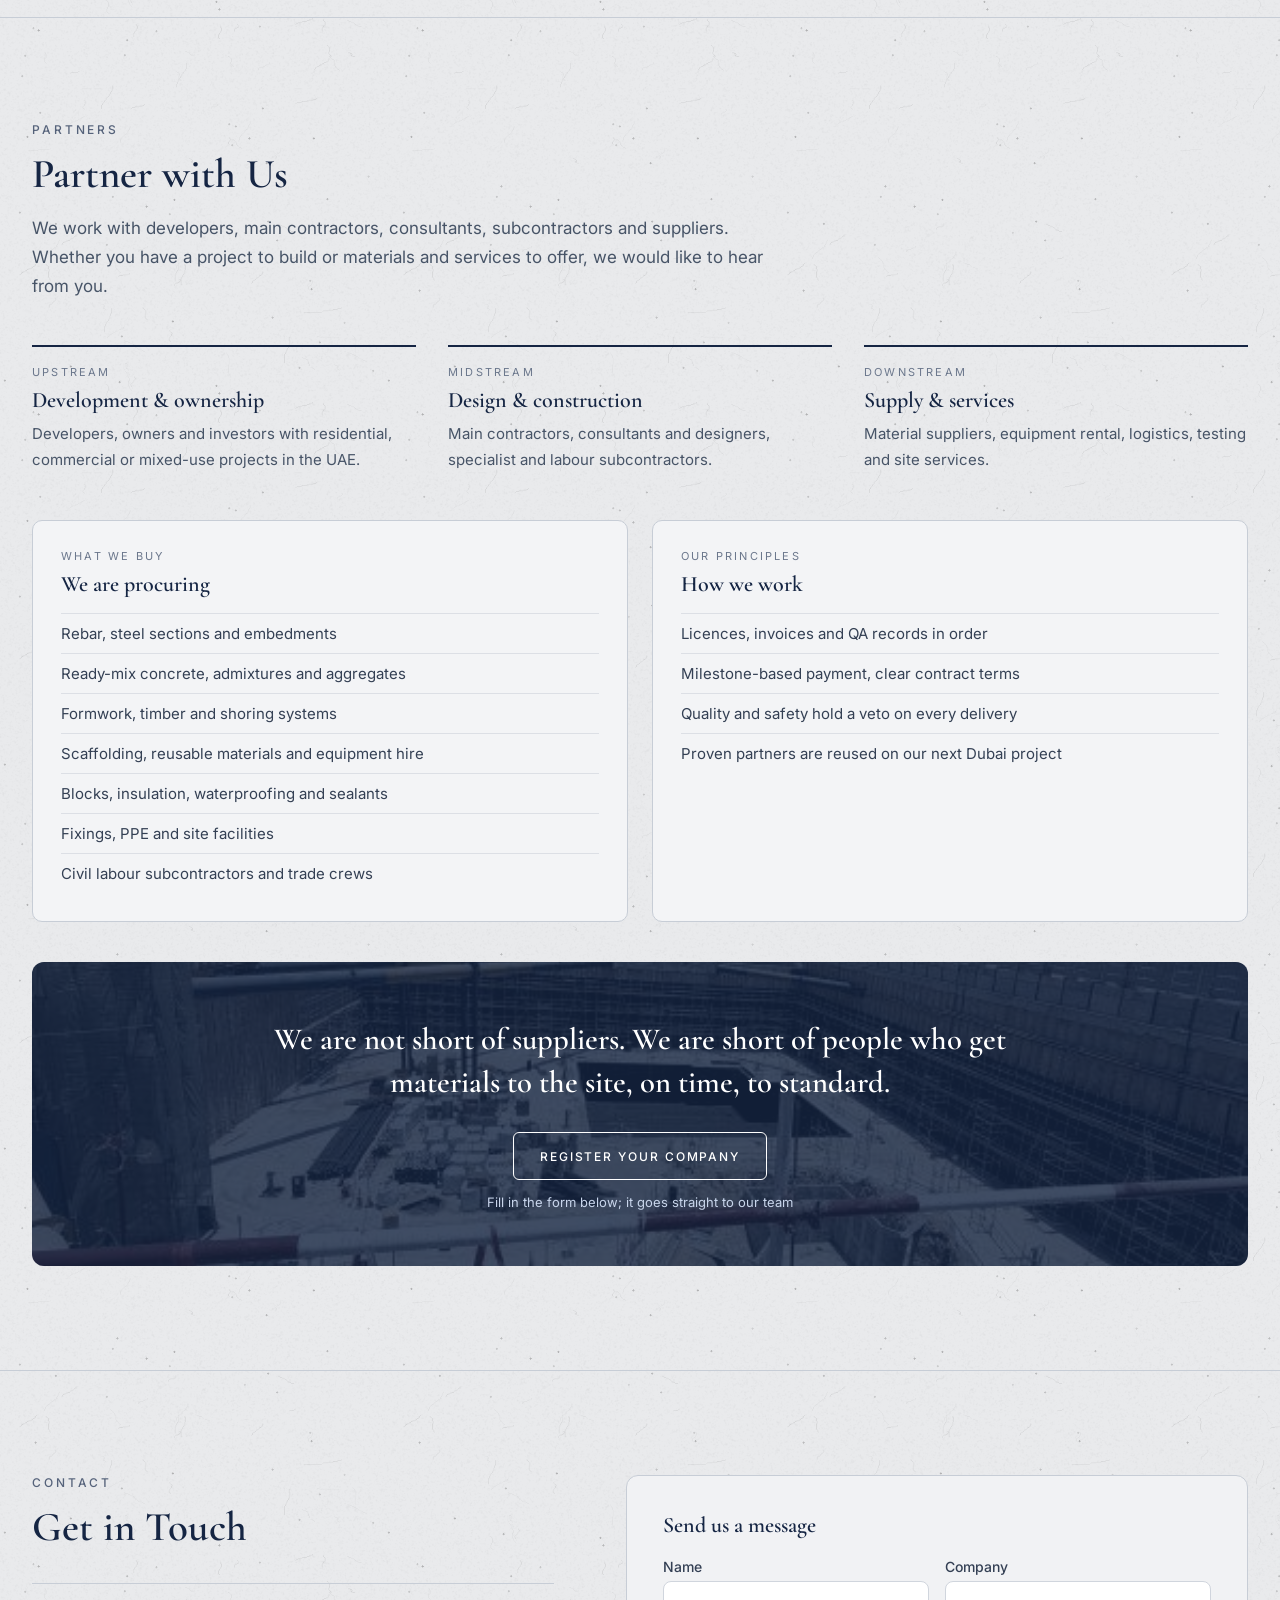
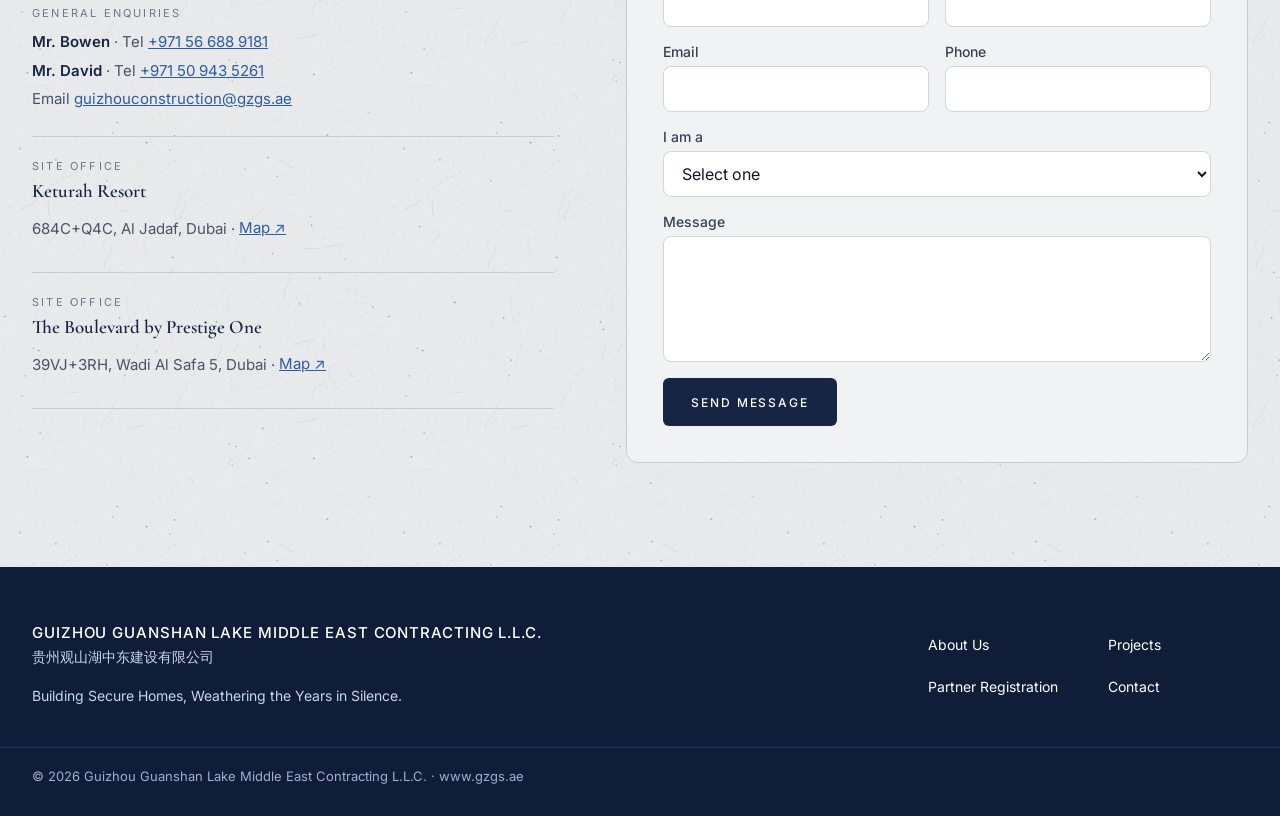
==== commit 996c6d8a: "Add files via upload" ====
--- a/index.html
+++ b/index.html
@@ -221,8 +221,7 @@
 <div style="margin-top: 32px; display: flex; flex-direction: column">
 <div style="padding: 22px 0; border-top: 1px solid #C7CDD6">
 <p style="margin: 0; font-family: 'Inter', sans-serif; font-size: 11px; letter-spacing: 0.2em; color: #6B778C">GENERAL ENQUIRIES</p>
-<h3 style="margin: 6px 0 0; font-family: 'Cormorant Garamond', serif; font-weight: 600; font-size: 19px; color: #152543">Mr. Bowen</h3>
-<p style="margin: 4px 0 0; font-size: 15px; line-height: 1.9; color: #475467">Tel <a href="tel:+971566889181" style="color: #2F5BA3">+971 56 688 9181</a><br>Email <a href="mailto:guizhouconstruction@gzgs.ae" style="color: #2F5BA3">guizhouconstruction@gzgs.ae</a></p>
+<p style="margin: 8px 0 0; font-size: 15px; line-height: 1.9; color: #475467"><span style="display: block"><span style="font-weight: 600; color: #152543">Mr. Bowen</span> · Tel <a href="tel:+971566889181" style="color: #2F5BA3">+971 56 688 9181</a></span><span style="display: block"><span style="font-weight: 600; color: #152543">Mr. David</span> · Tel <a href="tel:+971509435261" style="color: #2F5BA3">+971 50 943 5261</a></span><span style="display: block">Email <a href="mailto:guizhouconstruction@gzgs.ae" style="color: #2F5BA3">guizhouconstruction@gzgs.ae</a></span></p>
 </div>
 <div style="padding: 22px 0; border-top: 1px solid #C7CDD6">
 <p style="margin: 0; font-family: 'Inter', sans-serif; font-size: 11px; letter-spacing: 0.2em; color: #6B778C">SITE OFFICE</p>
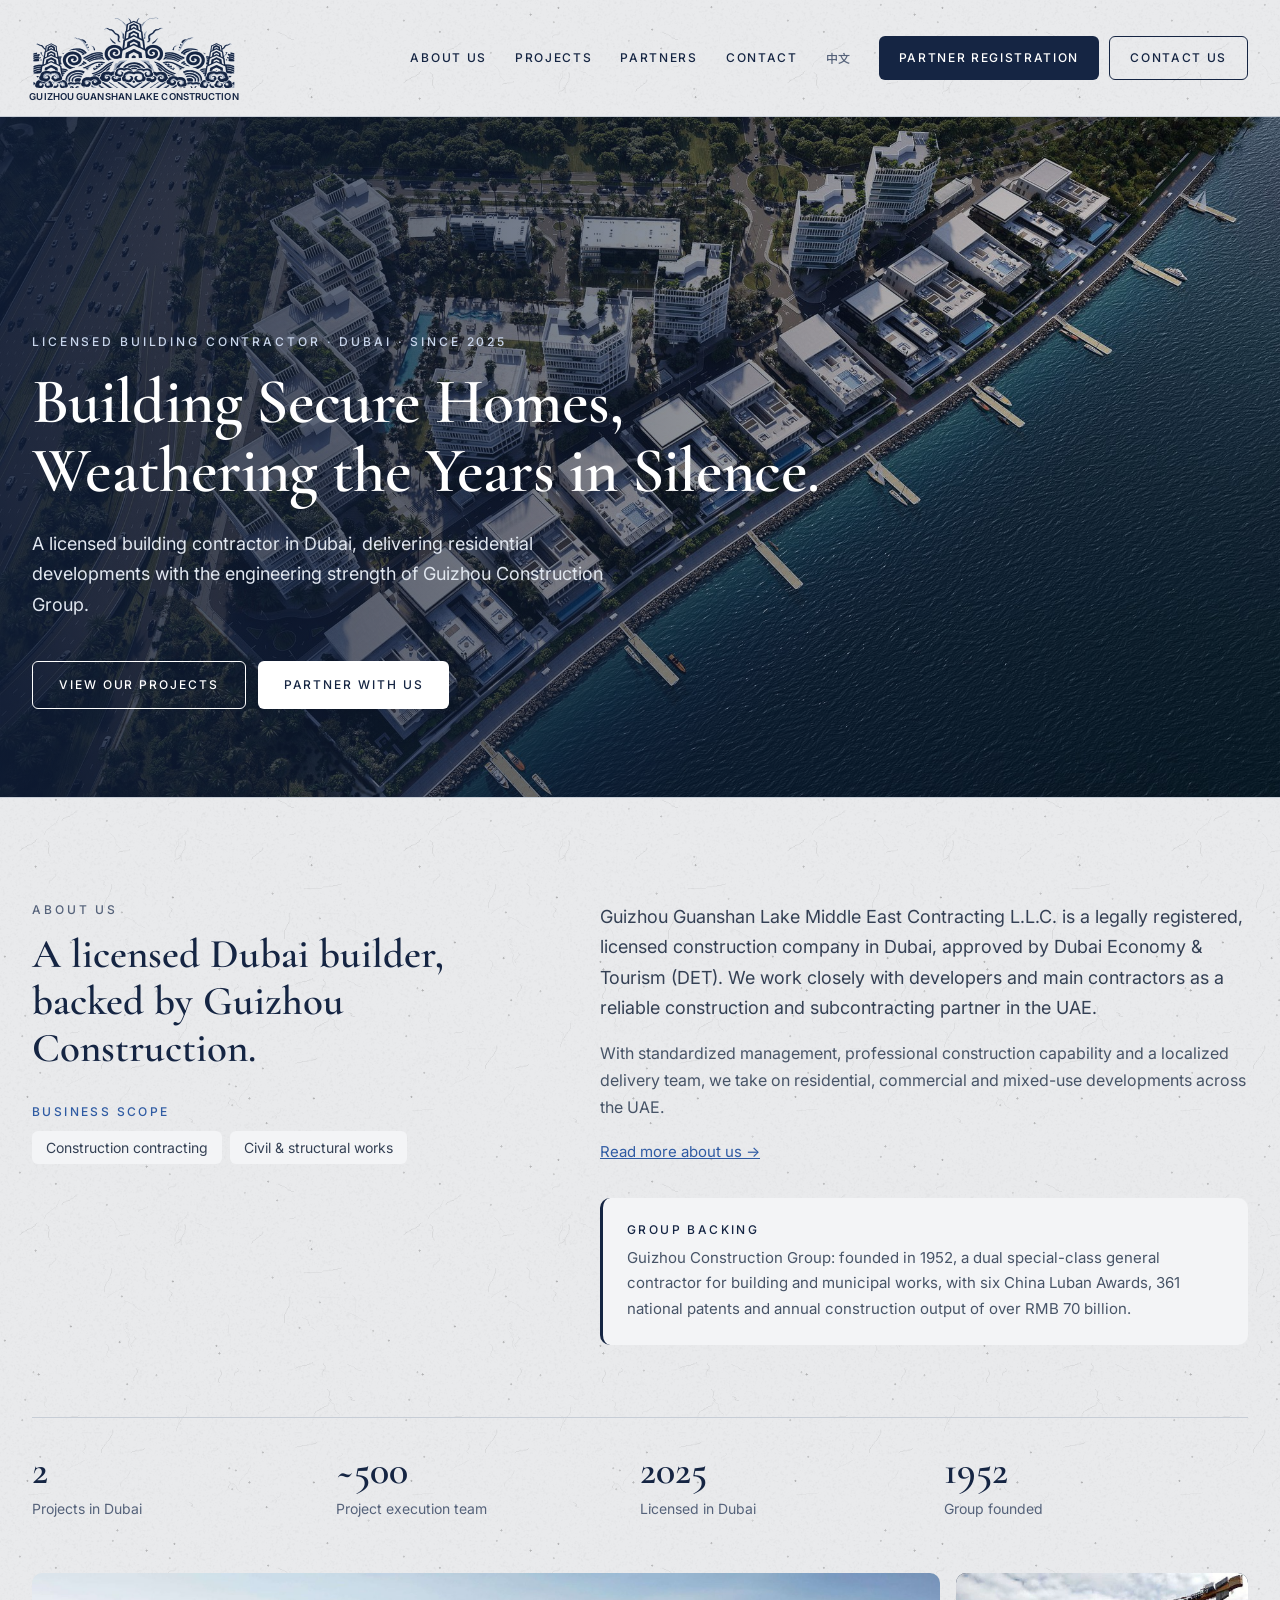
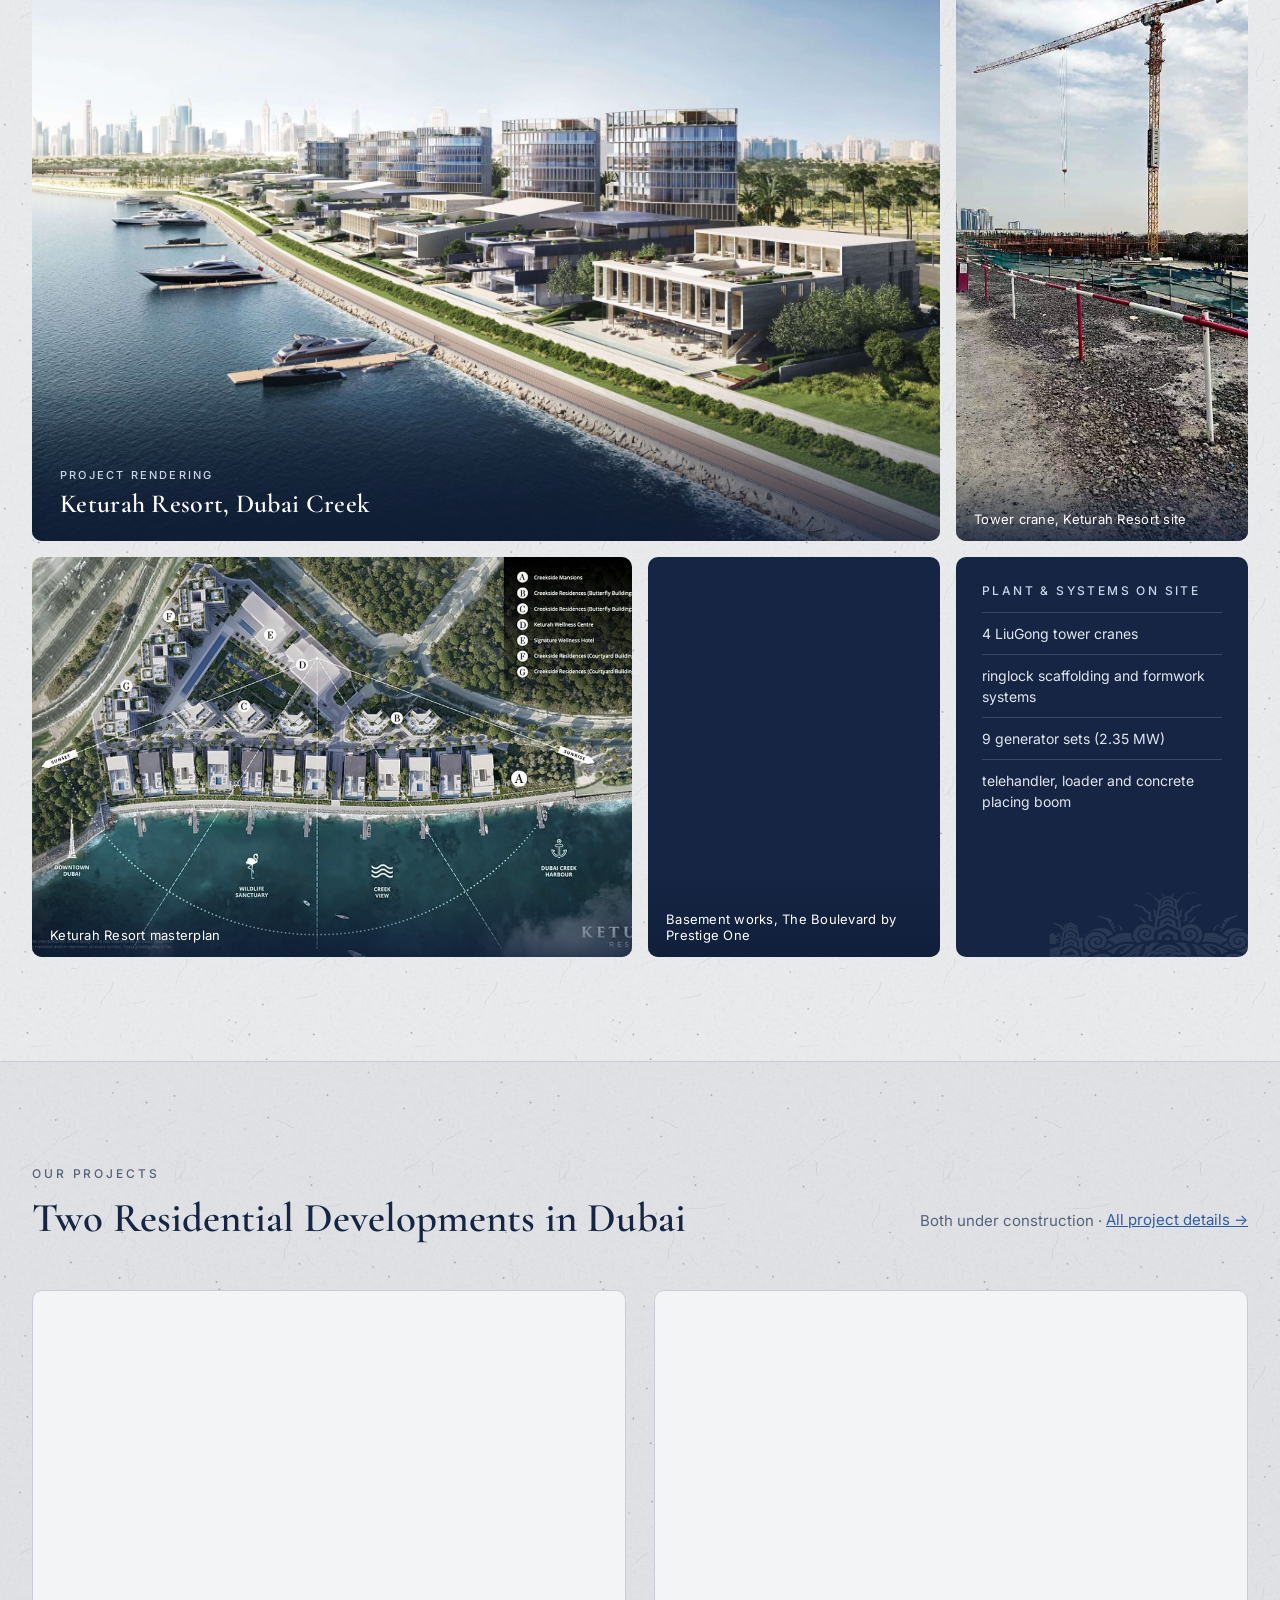
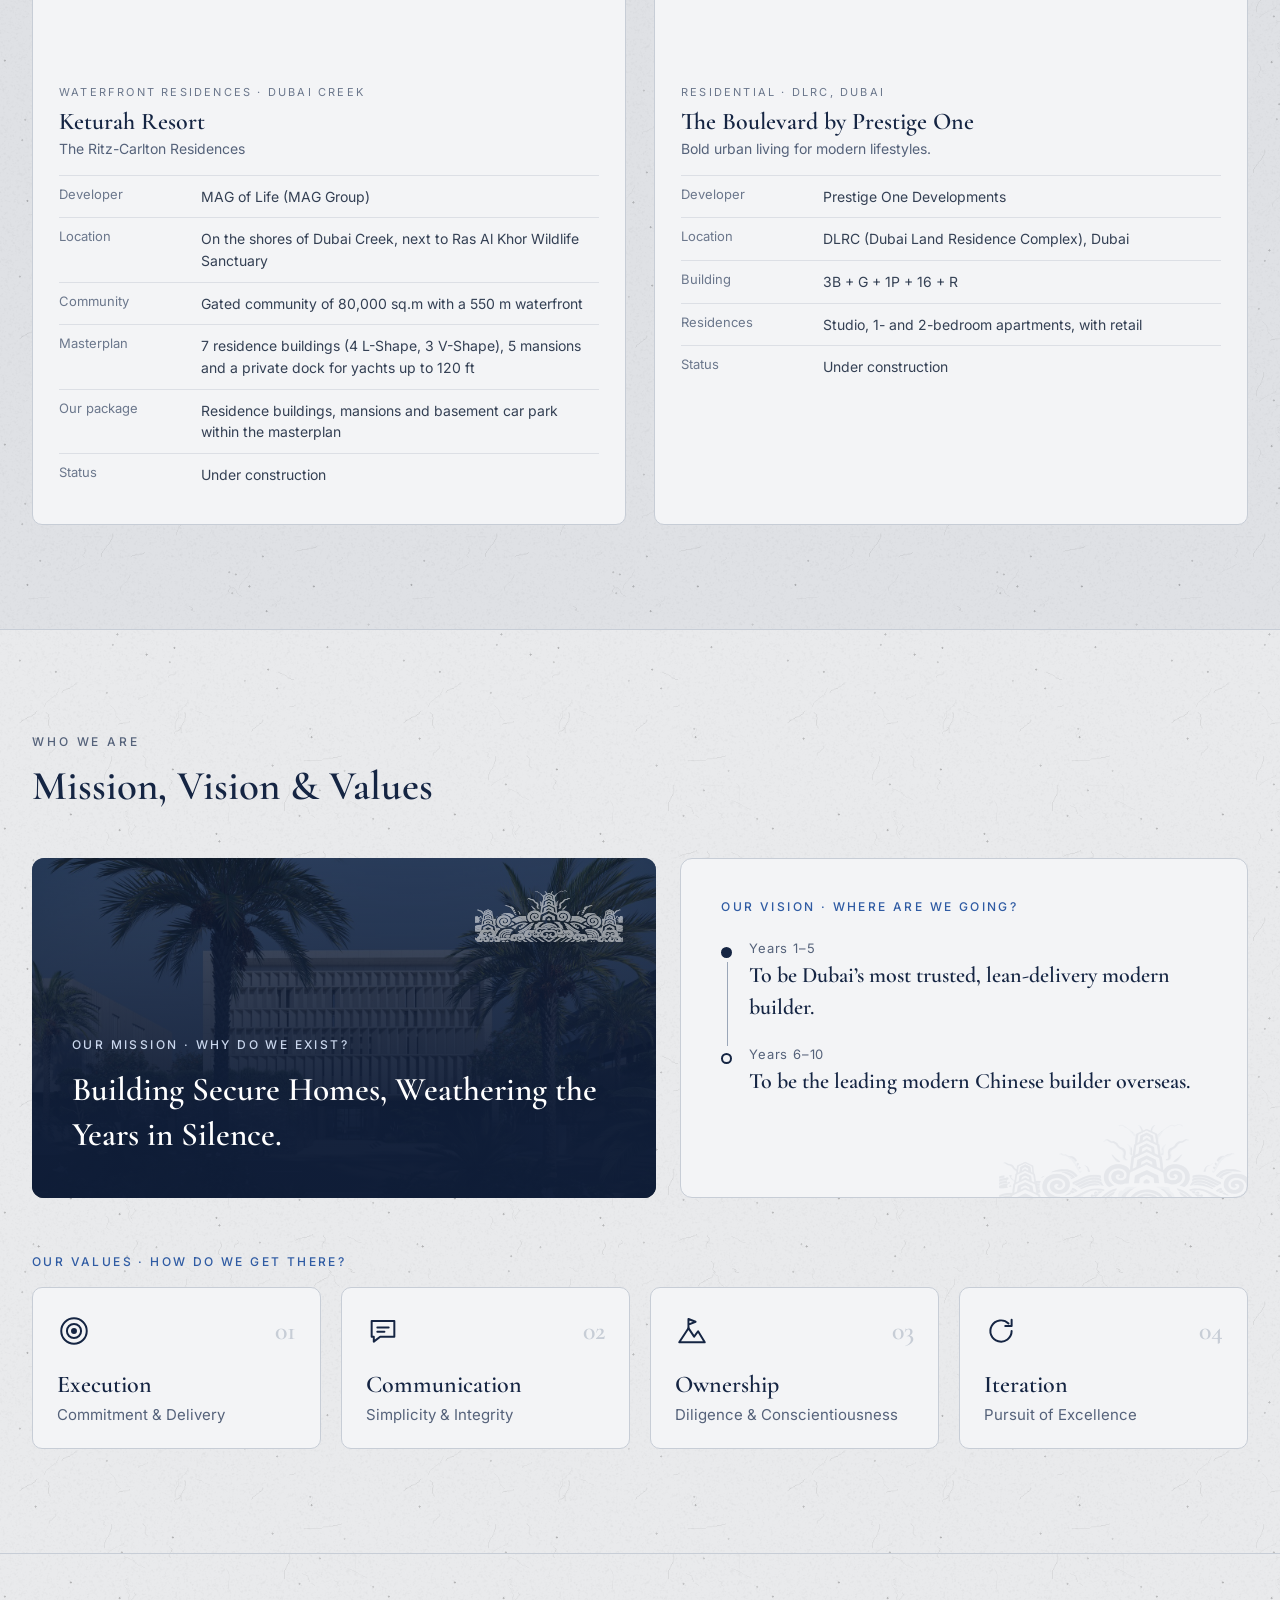
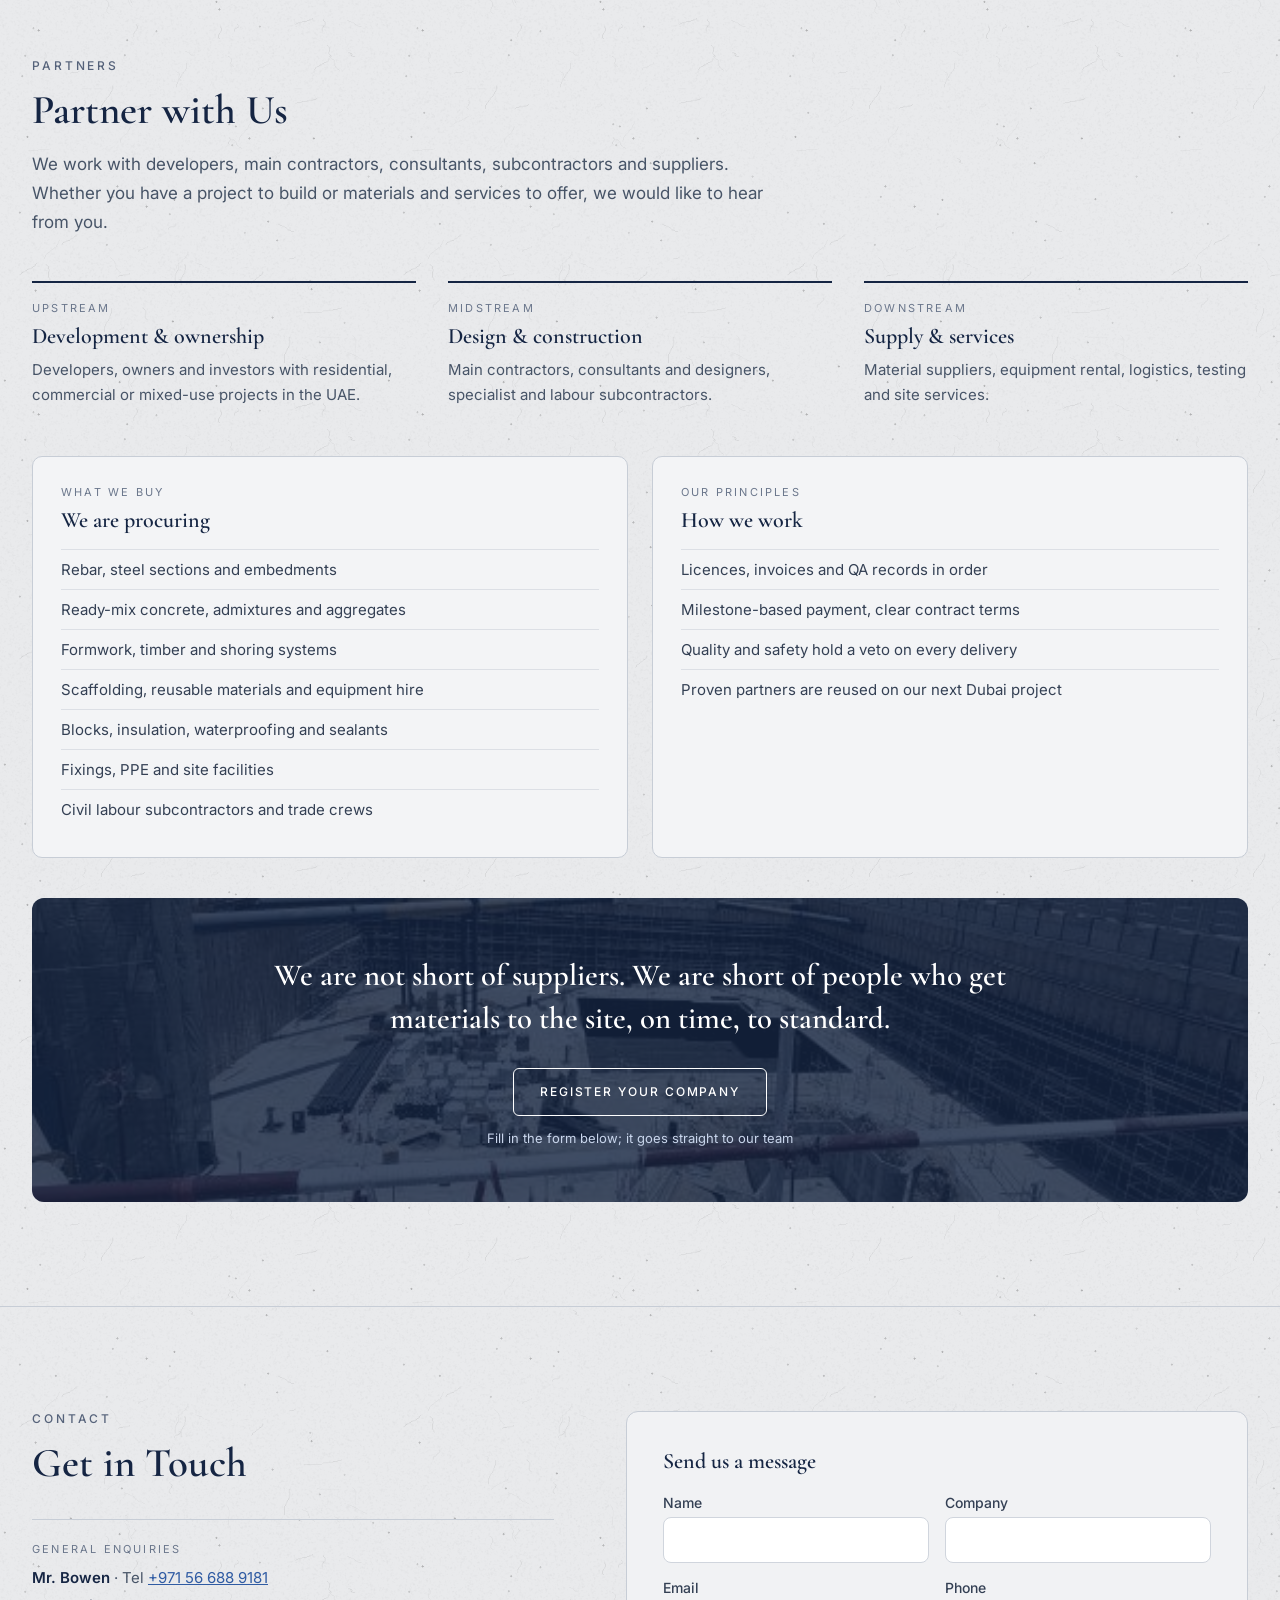
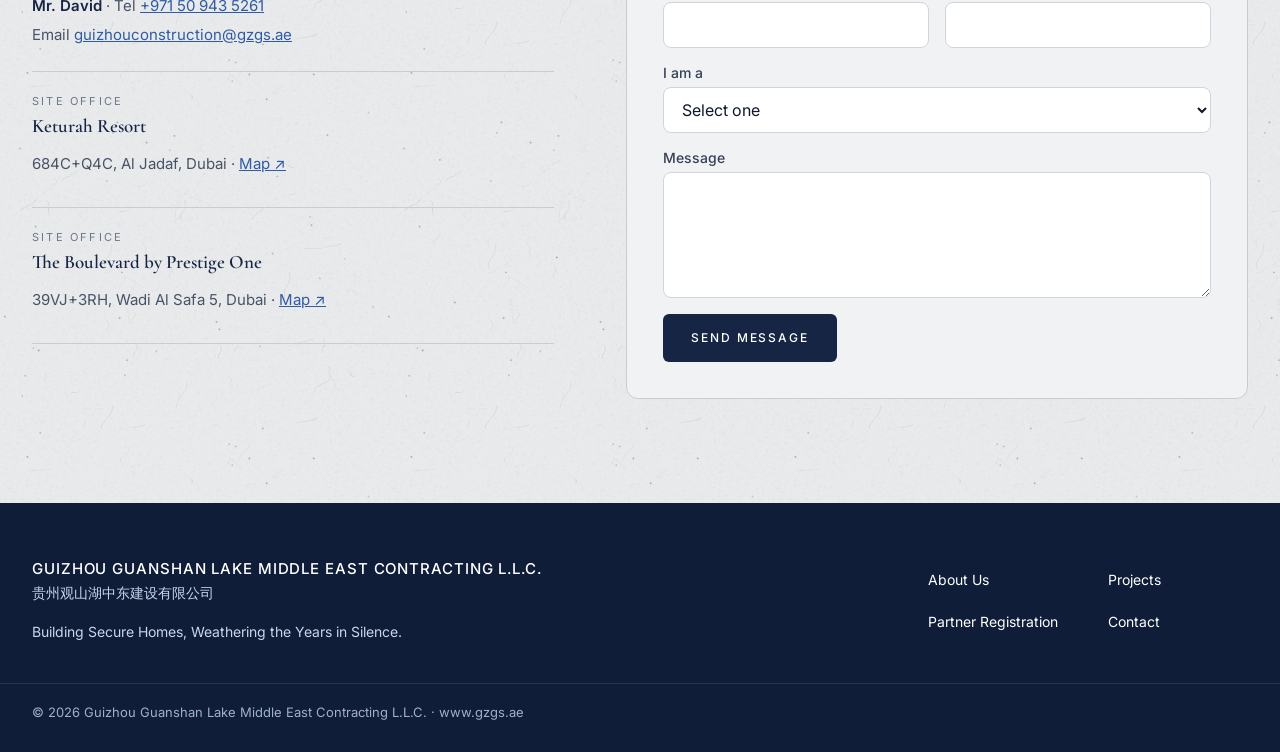
==== commit 24ce4d58: "Add files via upload" ====
--- a/index.html
+++ b/index.html
@@ -127,7 +127,7 @@
 <p style="margin: 0; font-family: 'Inter', sans-serif; font-size: 11px; letter-spacing: 0.2em; color: #6B778C">WATERFRONT RESIDENCES · DUBAI CREEK</p>
 <h3 style="margin: 8px 0 0; font-family: 'Cormorant Garamond', serif; font-weight: 600; font-size: 24px; color: #152543">Keturah Resort</h3>
 <p style="margin: 4px 0 0; font-size: 14px; color: #55627A">The Ritz-Carlton Residences</p>
-<dl style="margin: 18px 0 0"><div style="display: grid; grid-template-columns: 130px 1fr; gap: 12px; padding: 10px 0; border-top: 1px solid #DCDFE5"><dt style="font-size: 13px; color: #6B778C">Developer</dt><dd style="margin: 0; font-size: 14px; line-height: 1.55; color: #344054">MAG of Life (MAG Group)</dd></div><div style="display: grid; grid-template-columns: 130px 1fr; gap: 12px; padding: 10px 0; border-top: 1px solid #DCDFE5"><dt style="font-size: 13px; color: #6B778C">Location</dt><dd style="margin: 0; font-size: 14px; line-height: 1.55; color: #344054">On the shores of Dubai Creek, next to Ras Al Khor Wildlife Sanctuary</dd></div><div style="display: grid; grid-template-columns: 130px 1fr; gap: 12px; padding: 10px 0; border-top: 1px solid #DCDFE5"><dt style="font-size: 13px; color: #6B778C">Community</dt><dd style="margin: 0; font-size: 14px; line-height: 1.55; color: #344054">Gated community of 80,000 sq.m with a 550 m waterfront</dd></div><div style="display: grid; grid-template-columns: 130px 1fr; gap: 12px; padding: 10px 0; border-top: 1px solid #DCDFE5"><dt style="font-size: 13px; color: #6B778C">Masterplan</dt><dd style="margin: 0; font-size: 14px; line-height: 1.55; color: #344054">7 residence buildings (4 L-Shape, 3 V-Shape), 5 mansions and a private dock for yachts up to 120 ft</dd></div><div style="display: grid; grid-template-columns: 130px 1fr; gap: 12px; padding: 10px 0; border-top: 1px solid #DCDFE5"><dt style="font-size: 13px; color: #6B778C">Our package</dt><dd style="margin: 0; font-size: 14px; line-height: 1.55; color: #344054">Residence buildings, mansions and basement car park within the masterplan</dd></div><div style="display: grid; grid-template-columns: 130px 1fr; gap: 12px; padding: 10px 0; border-top: 1px solid #DCDFE5"><dt style="font-size: 13px; color: #6B778C">Our works</dt><dd style="margin: 0; font-size: 14px; line-height: 1.55; color: #344054">Main structure, secondary works (blockwork &amp; plaster), shell &amp; core</dd></div><div style="display: grid; grid-template-columns: 130px 1fr; gap: 12px; padding: 10px 0; border-top: 1px solid #DCDFE5"><dt style="font-size: 13px; color: #6B778C">Status</dt><dd style="margin: 0; font-size: 14px; line-height: 1.55; color: #344054">Under construction</dd></div></dl>
+<dl style="margin: 18px 0 0"><div style="display: grid; grid-template-columns: 130px 1fr; gap: 12px; padding: 10px 0; border-top: 1px solid #DCDFE5"><dt style="font-size: 13px; color: #6B778C">Developer</dt><dd style="margin: 0; font-size: 14px; line-height: 1.55; color: #344054">MAG of Life (MAG Group)</dd></div><div style="display: grid; grid-template-columns: 130px 1fr; gap: 12px; padding: 10px 0; border-top: 1px solid #DCDFE5"><dt style="font-size: 13px; color: #6B778C">Location</dt><dd style="margin: 0; font-size: 14px; line-height: 1.55; color: #344054">On the shores of Dubai Creek, next to Ras Al Khor Wildlife Sanctuary</dd></div><div style="display: grid; grid-template-columns: 130px 1fr; gap: 12px; padding: 10px 0; border-top: 1px solid #DCDFE5"><dt style="font-size: 13px; color: #6B778C">Community</dt><dd style="margin: 0; font-size: 14px; line-height: 1.55; color: #344054">Gated community of 80,000 sq.m with a 550 m waterfront</dd></div><div style="display: grid; grid-template-columns: 130px 1fr; gap: 12px; padding: 10px 0; border-top: 1px solid #DCDFE5"><dt style="font-size: 13px; color: #6B778C">Masterplan</dt><dd style="margin: 0; font-size: 14px; line-height: 1.55; color: #344054">7 residence buildings (4 L-Shape, 3 V-Shape), 5 mansions and a private dock for yachts up to 120 ft</dd></div><div style="display: grid; grid-template-columns: 130px 1fr; gap: 12px; padding: 10px 0; border-top: 1px solid #DCDFE5"><dt style="font-size: 13px; color: #6B778C">Our package</dt><dd style="margin: 0; font-size: 14px; line-height: 1.55; color: #344054">Residence buildings, mansions and basement car park within the masterplan</dd></div><div style="display: grid; grid-template-columns: 130px 1fr; gap: 12px; padding: 10px 0; border-top: 1px solid #DCDFE5"><dt style="font-size: 13px; color: #6B778C">Status</dt><dd style="margin: 0; font-size: 14px; line-height: 1.55; color: #344054">Under construction</dd></div></dl>
 </div>
 </article>
 <article style="background: #F3F4F6; border-radius: 10px; overflow: hidden; border: 1px solid #C7CDD6">
@@ -136,7 +136,7 @@
 <p style="margin: 0; font-family: 'Inter', sans-serif; font-size: 11px; letter-spacing: 0.2em; color: #6B778C">RESIDENTIAL · DLRC, DUBAI</p>
 <h3 style="margin: 8px 0 0; font-family: 'Cormorant Garamond', serif; font-weight: 600; font-size: 24px; color: #152543">The Boulevard by Prestige One</h3>
 <p style="margin: 4px 0 0; font-size: 14px; color: #55627A">Bold urban living for modern lifestyles.</p>
-<dl style="margin: 18px 0 0"><div style="display: grid; grid-template-columns: 130px 1fr; gap: 12px; padding: 10px 0; border-top: 1px solid #DCDFE5"><dt style="font-size: 13px; color: #6B778C">Developer</dt><dd style="margin: 0; font-size: 14px; line-height: 1.55; color: #344054">Prestige One Developments</dd></div><div style="display: grid; grid-template-columns: 130px 1fr; gap: 12px; padding: 10px 0; border-top: 1px solid #DCDFE5"><dt style="font-size: 13px; color: #6B778C">Location</dt><dd style="margin: 0; font-size: 14px; line-height: 1.55; color: #344054">DLRC (Dubai Land Residence Complex), Dubai</dd></div><div style="display: grid; grid-template-columns: 130px 1fr; gap: 12px; padding: 10px 0; border-top: 1px solid #DCDFE5"><dt style="font-size: 13px; color: #6B778C">Building</dt><dd style="margin: 0; font-size: 14px; line-height: 1.55; color: #344054">3B + G + 1P + 16 + R</dd></div><div style="display: grid; grid-template-columns: 130px 1fr; gap: 12px; padding: 10px 0; border-top: 1px solid #DCDFE5"><dt style="font-size: 13px; color: #6B778C">Residences</dt><dd style="margin: 0; font-size: 14px; line-height: 1.55; color: #344054">Studio, 1- and 2-bedroom apartments, with retail</dd></div><div style="display: grid; grid-template-columns: 130px 1fr; gap: 12px; padding: 10px 0; border-top: 1px solid #DCDFE5"><dt style="font-size: 13px; color: #6B778C">Our works</dt><dd style="margin: 0; font-size: 14px; line-height: 1.55; color: #344054">Civil &amp; structural works</dd></div><div style="display: grid; grid-template-columns: 130px 1fr; gap: 12px; padding: 10px 0; border-top: 1px solid #DCDFE5"><dt style="font-size: 13px; color: #6B778C">Status</dt><dd style="margin: 0; font-size: 14px; line-height: 1.55; color: #344054">Under construction</dd></div></dl>
+<dl style="margin: 18px 0 0"><div style="display: grid; grid-template-columns: 130px 1fr; gap: 12px; padding: 10px 0; border-top: 1px solid #DCDFE5"><dt style="font-size: 13px; color: #6B778C">Developer</dt><dd style="margin: 0; font-size: 14px; line-height: 1.55; color: #344054">Prestige One Developments</dd></div><div style="display: grid; grid-template-columns: 130px 1fr; gap: 12px; padding: 10px 0; border-top: 1px solid #DCDFE5"><dt style="font-size: 13px; color: #6B778C">Location</dt><dd style="margin: 0; font-size: 14px; line-height: 1.55; color: #344054">DLRC (Dubai Land Residence Complex), Dubai</dd></div><div style="display: grid; grid-template-columns: 130px 1fr; gap: 12px; padding: 10px 0; border-top: 1px solid #DCDFE5"><dt style="font-size: 13px; color: #6B778C">Building</dt><dd style="margin: 0; font-size: 14px; line-height: 1.55; color: #344054">3B + G + 1P + 16 + R</dd></div><div style="display: grid; grid-template-columns: 130px 1fr; gap: 12px; padding: 10px 0; border-top: 1px solid #DCDFE5"><dt style="font-size: 13px; color: #6B778C">Residences</dt><dd style="margin: 0; font-size: 14px; line-height: 1.55; color: #344054">Studio, 1- and 2-bedroom apartments, with retail</dd></div><div style="display: grid; grid-template-columns: 130px 1fr; gap: 12px; padding: 10px 0; border-top: 1px solid #DCDFE5"><dt style="font-size: 13px; color: #6B778C">Status</dt><dd style="margin: 0; font-size: 14px; line-height: 1.55; color: #344054">Under construction</dd></div></dl>
 </div>
 </article>
 </div>
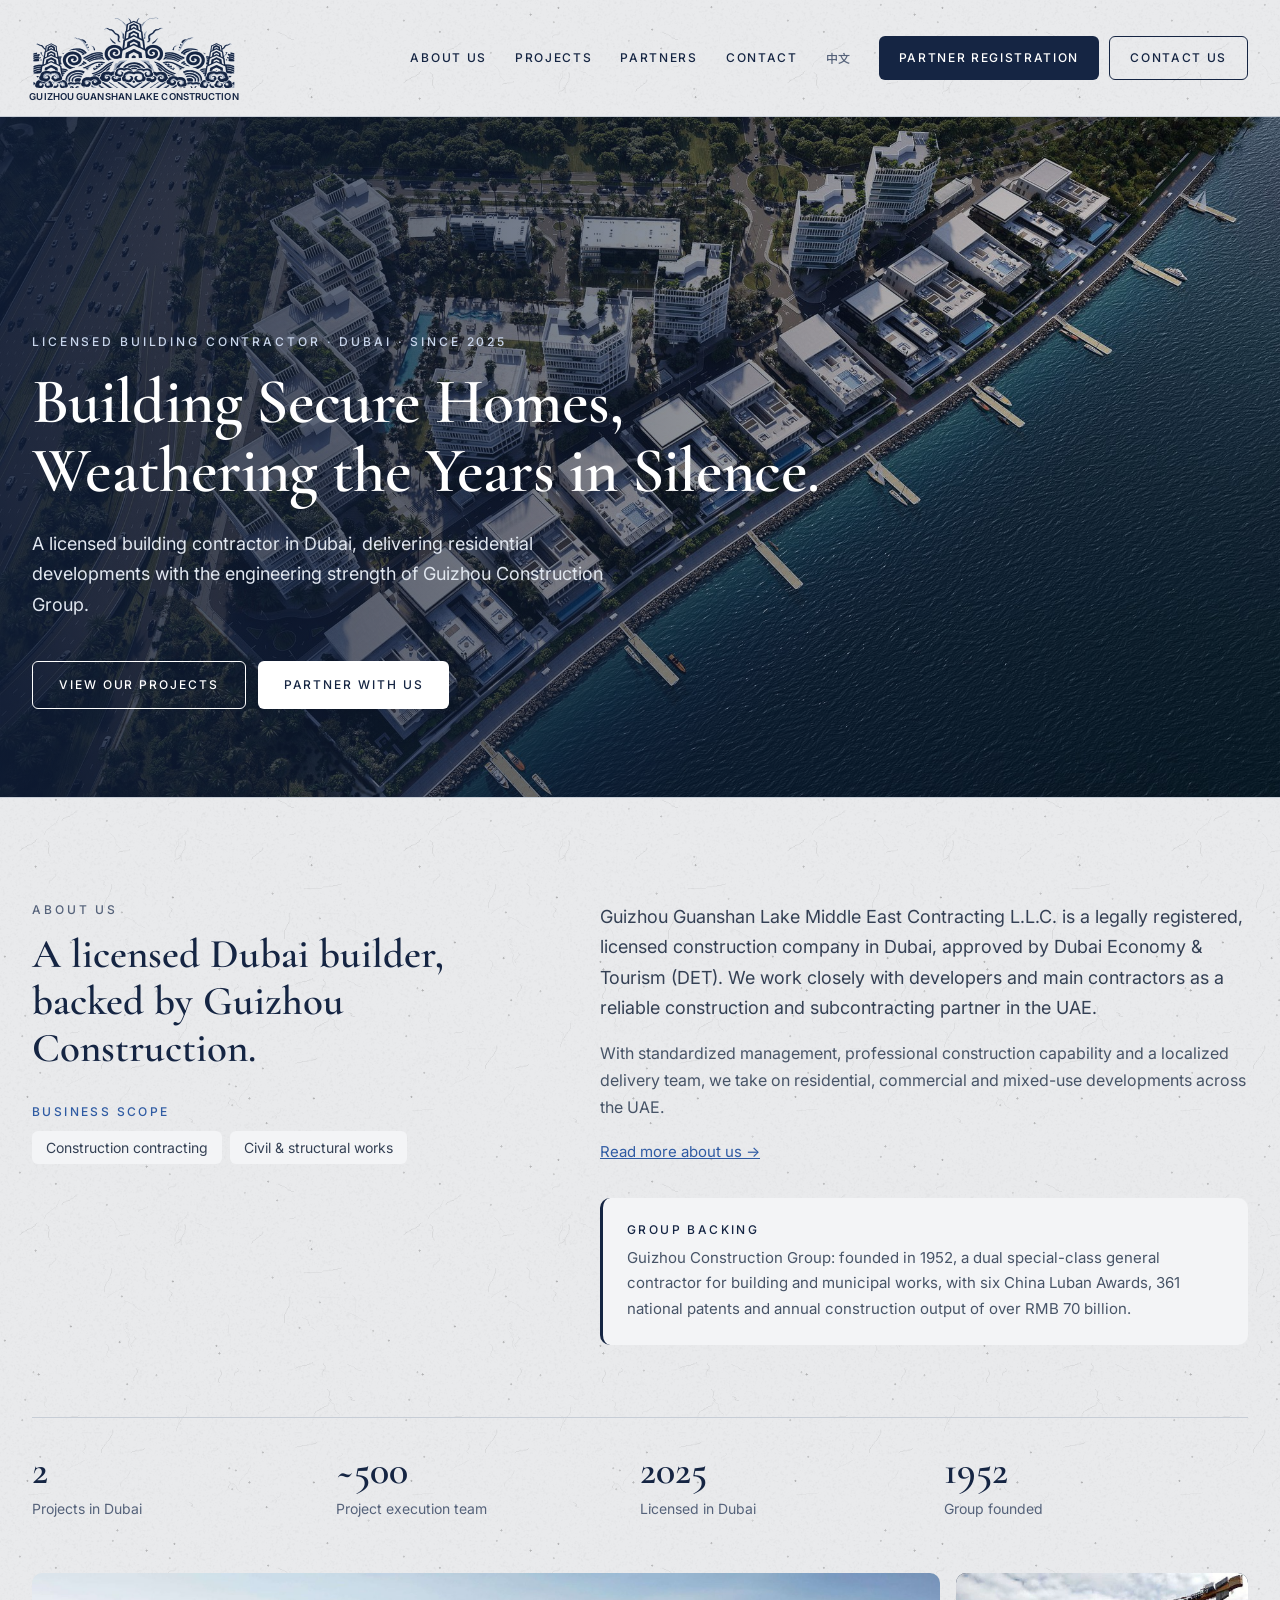
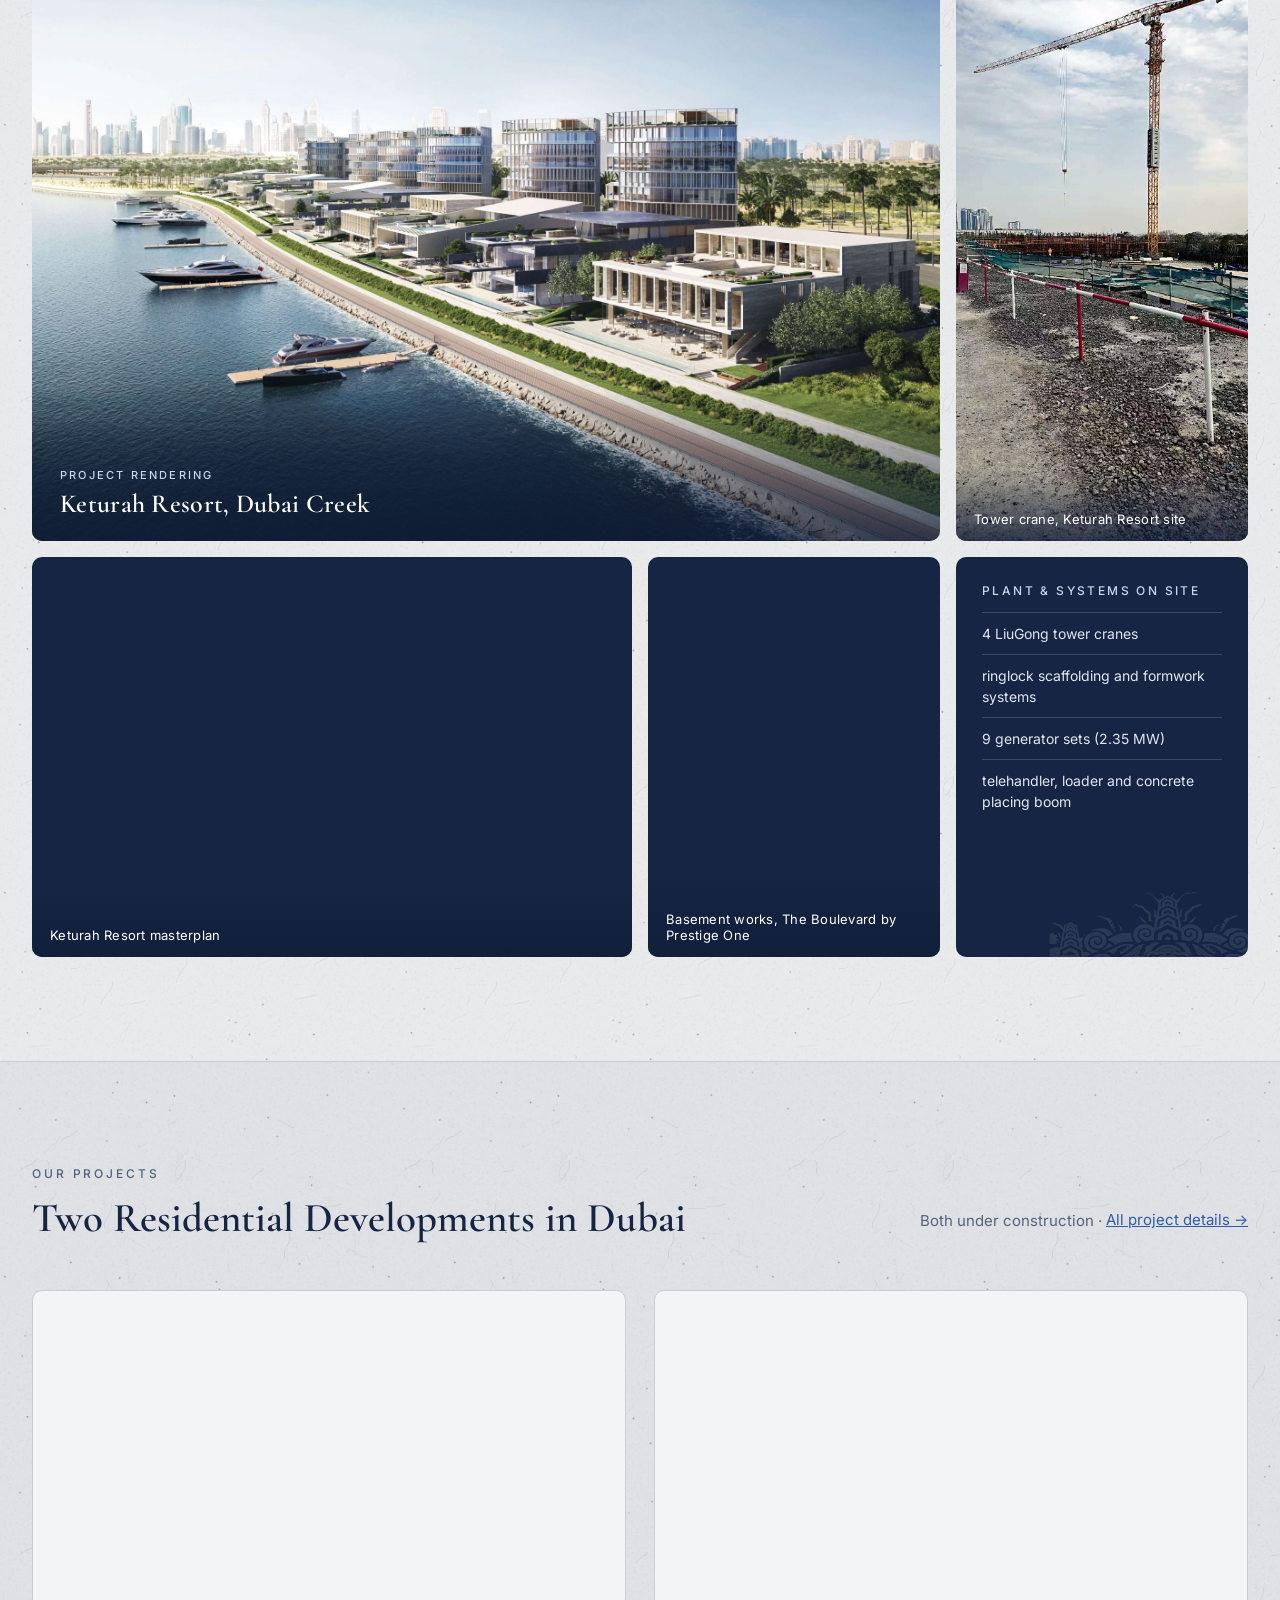
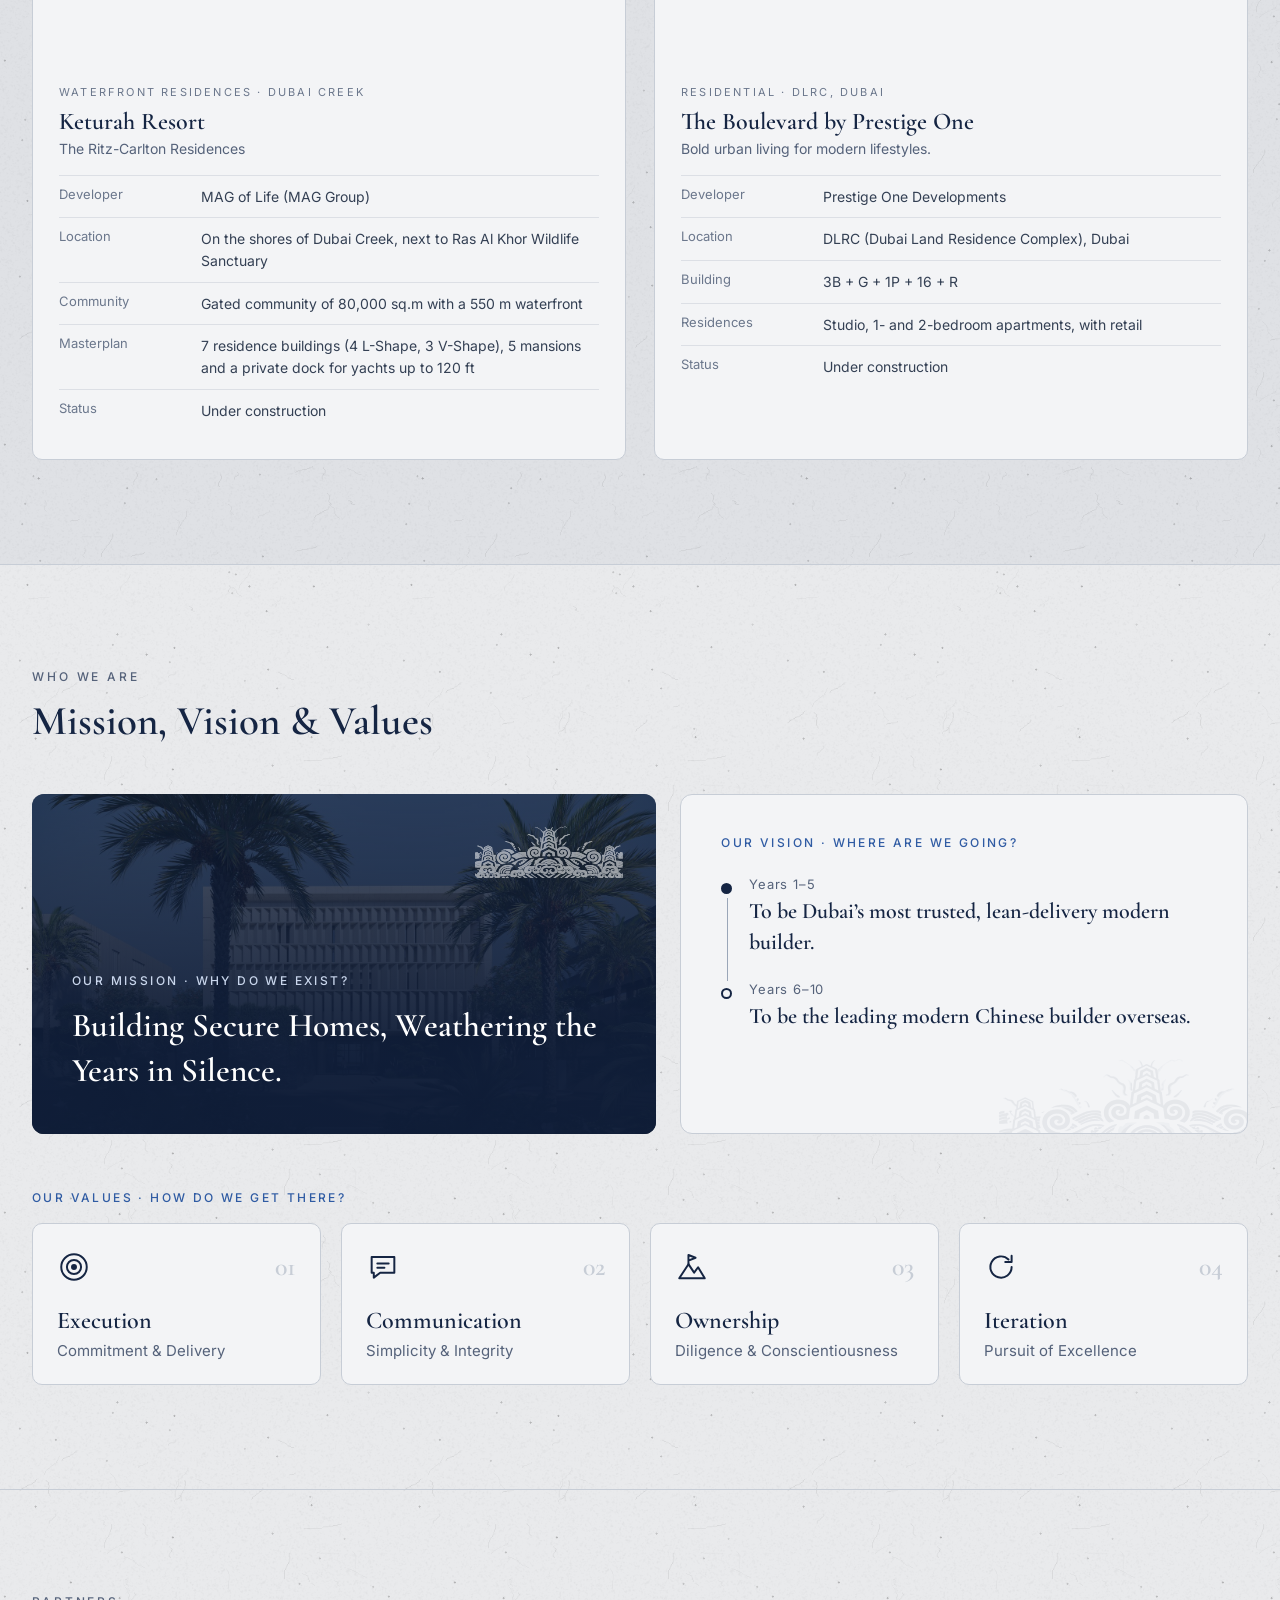
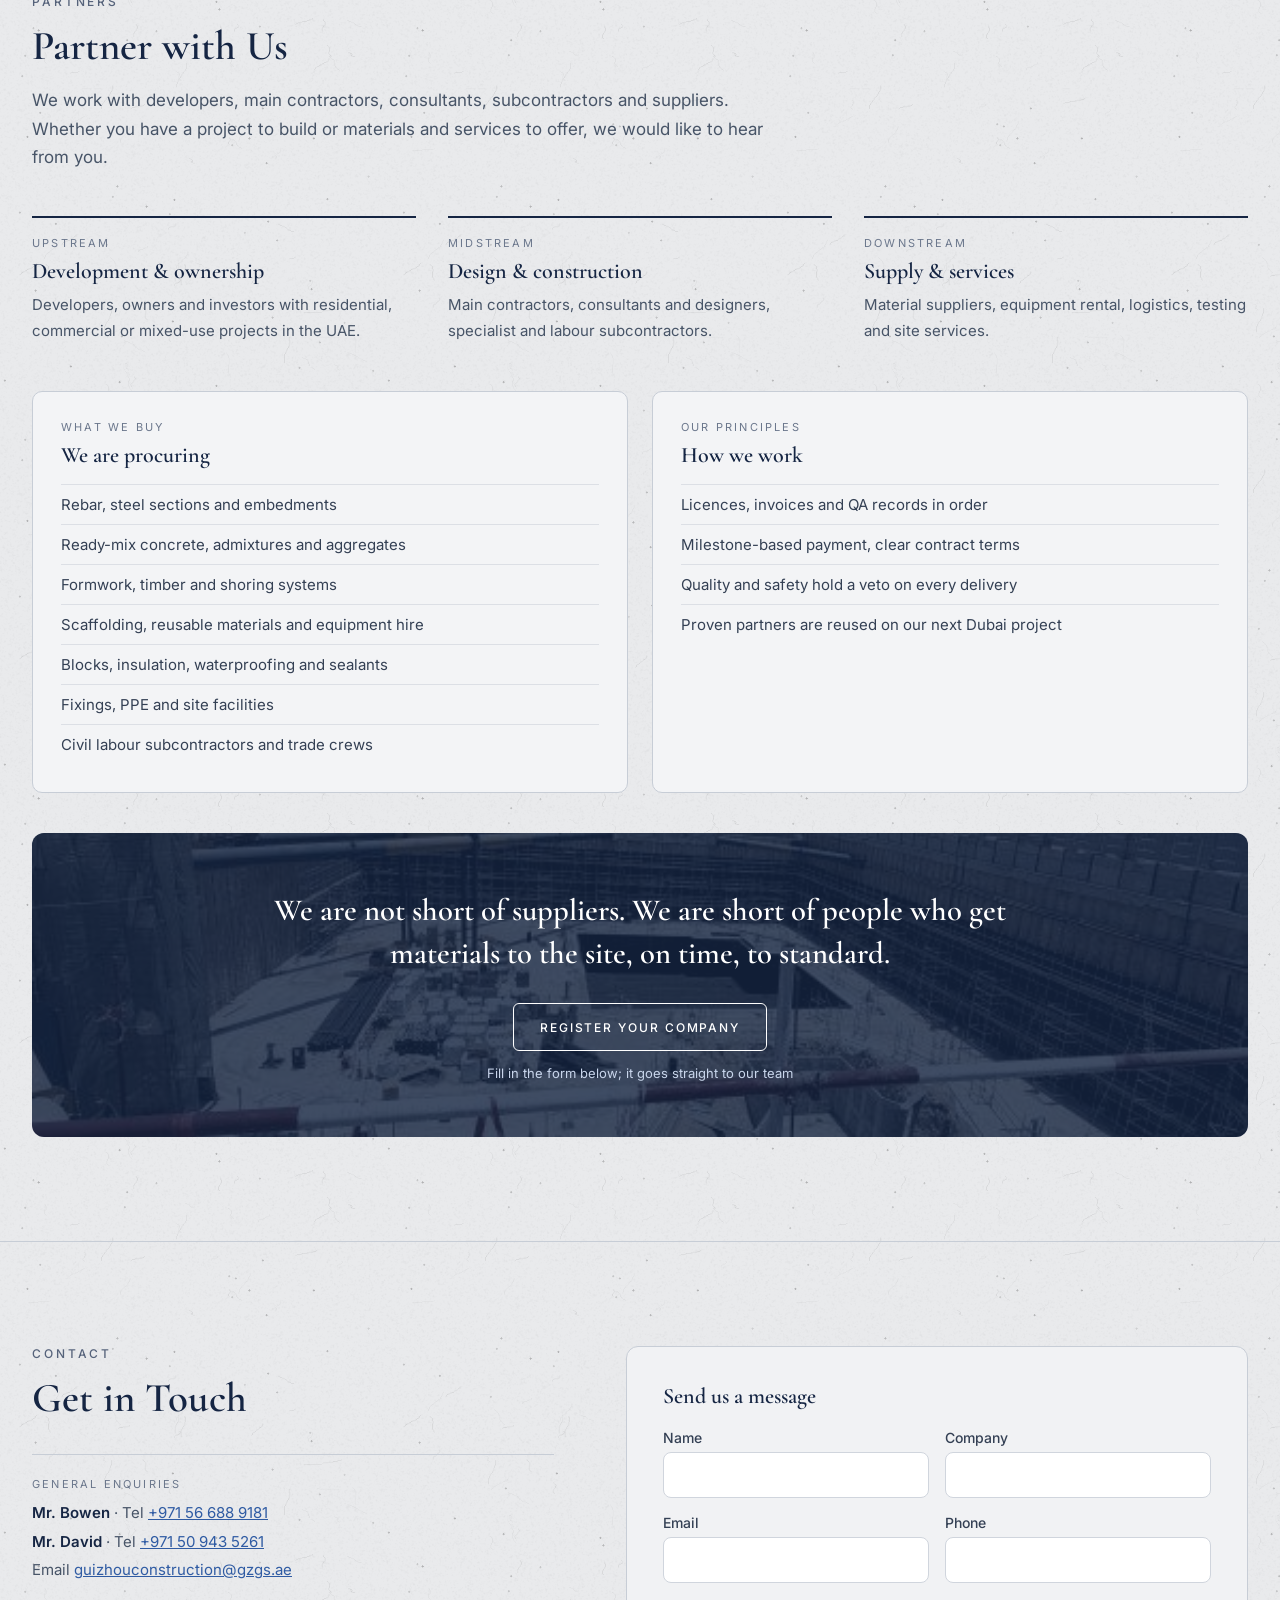
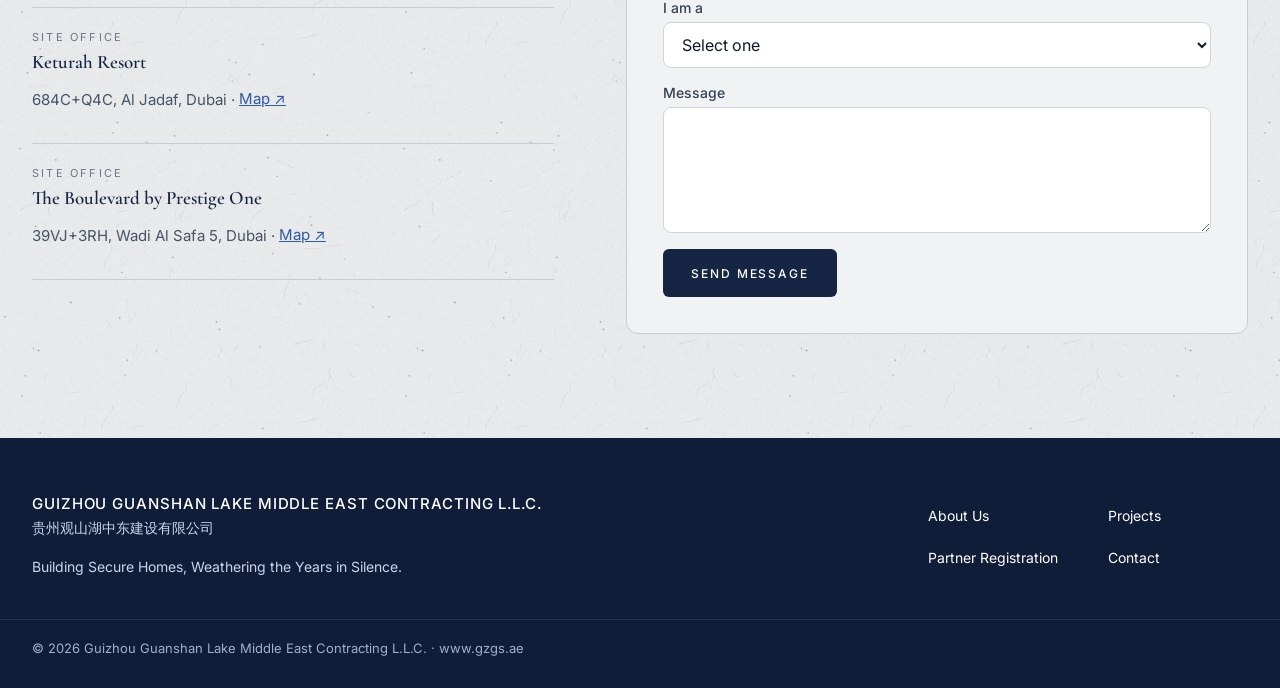
==== commit 2b305f4d: "Add files via upload" ====
--- a/index.html
+++ b/index.html
@@ -127,7 +127,7 @@
 <p style="margin: 0; font-family: 'Inter', sans-serif; font-size: 11px; letter-spacing: 0.2em; color: #6B778C">WATERFRONT RESIDENCES · DUBAI CREEK</p>
 <h3 style="margin: 8px 0 0; font-family: 'Cormorant Garamond', serif; font-weight: 600; font-size: 24px; color: #152543">Keturah Resort</h3>
 <p style="margin: 4px 0 0; font-size: 14px; color: #55627A">The Ritz-Carlton Residences</p>
-<dl style="margin: 18px 0 0"><div style="display: grid; grid-template-columns: 130px 1fr; gap: 12px; padding: 10px 0; border-top: 1px solid #DCDFE5"><dt style="font-size: 13px; color: #6B778C">Developer</dt><dd style="margin: 0; font-size: 14px; line-height: 1.55; color: #344054">MAG of Life (MAG Group)</dd></div><div style="display: grid; grid-template-columns: 130px 1fr; gap: 12px; padding: 10px 0; border-top: 1px solid #DCDFE5"><dt style="font-size: 13px; color: #6B778C">Location</dt><dd style="margin: 0; font-size: 14px; line-height: 1.55; color: #344054">On the shores of Dubai Creek, next to Ras Al Khor Wildlife Sanctuary</dd></div><div style="display: grid; grid-template-columns: 130px 1fr; gap: 12px; padding: 10px 0; border-top: 1px solid #DCDFE5"><dt style="font-size: 13px; color: #6B778C">Community</dt><dd style="margin: 0; font-size: 14px; line-height: 1.55; color: #344054">Gated community of 80,000 sq.m with a 550 m waterfront</dd></div><div style="display: grid; grid-template-columns: 130px 1fr; gap: 12px; padding: 10px 0; border-top: 1px solid #DCDFE5"><dt style="font-size: 13px; color: #6B778C">Masterplan</dt><dd style="margin: 0; font-size: 14px; line-height: 1.55; color: #344054">7 residence buildings (4 L-Shape, 3 V-Shape), 5 mansions and a private dock for yachts up to 120 ft</dd></div><div style="display: grid; grid-template-columns: 130px 1fr; gap: 12px; padding: 10px 0; border-top: 1px solid #DCDFE5"><dt style="font-size: 13px; color: #6B778C">Our package</dt><dd style="margin: 0; font-size: 14px; line-height: 1.55; color: #344054">Residence buildings, mansions and basement car park within the masterplan</dd></div><div style="display: grid; grid-template-columns: 130px 1fr; gap: 12px; padding: 10px 0; border-top: 1px solid #DCDFE5"><dt style="font-size: 13px; color: #6B778C">Status</dt><dd style="margin: 0; font-size: 14px; line-height: 1.55; color: #344054">Under construction</dd></div></dl>
+<dl style="margin: 18px 0 0"><div style="display: grid; grid-template-columns: 130px 1fr; gap: 12px; padding: 10px 0; border-top: 1px solid #DCDFE5"><dt style="font-size: 13px; color: #6B778C">Developer</dt><dd style="margin: 0; font-size: 14px; line-height: 1.55; color: #344054">MAG of Life (MAG Group)</dd></div><div style="display: grid; grid-template-columns: 130px 1fr; gap: 12px; padding: 10px 0; border-top: 1px solid #DCDFE5"><dt style="font-size: 13px; color: #6B778C">Location</dt><dd style="margin: 0; font-size: 14px; line-height: 1.55; color: #344054">On the shores of Dubai Creek, next to Ras Al Khor Wildlife Sanctuary</dd></div><div style="display: grid; grid-template-columns: 130px 1fr; gap: 12px; padding: 10px 0; border-top: 1px solid #DCDFE5"><dt style="font-size: 13px; color: #6B778C">Community</dt><dd style="margin: 0; font-size: 14px; line-height: 1.55; color: #344054">Gated community of 80,000 sq.m with a 550 m waterfront</dd></div><div style="display: grid; grid-template-columns: 130px 1fr; gap: 12px; padding: 10px 0; border-top: 1px solid #DCDFE5"><dt style="font-size: 13px; color: #6B778C">Masterplan</dt><dd style="margin: 0; font-size: 14px; line-height: 1.55; color: #344054">7 residence buildings (4 L-Shape, 3 V-Shape), 5 mansions and a private dock for yachts up to 120 ft</dd></div><div style="display: grid; grid-template-columns: 130px 1fr; gap: 12px; padding: 10px 0; border-top: 1px solid #DCDFE5"><dt style="font-size: 13px; color: #6B778C">Status</dt><dd style="margin: 0; font-size: 14px; line-height: 1.55; color: #344054">Under construction</dd></div></dl>
 </div>
 </article>
 <article style="background: #F3F4F6; border-radius: 10px; overflow: hidden; border: 1px solid #C7CDD6">
